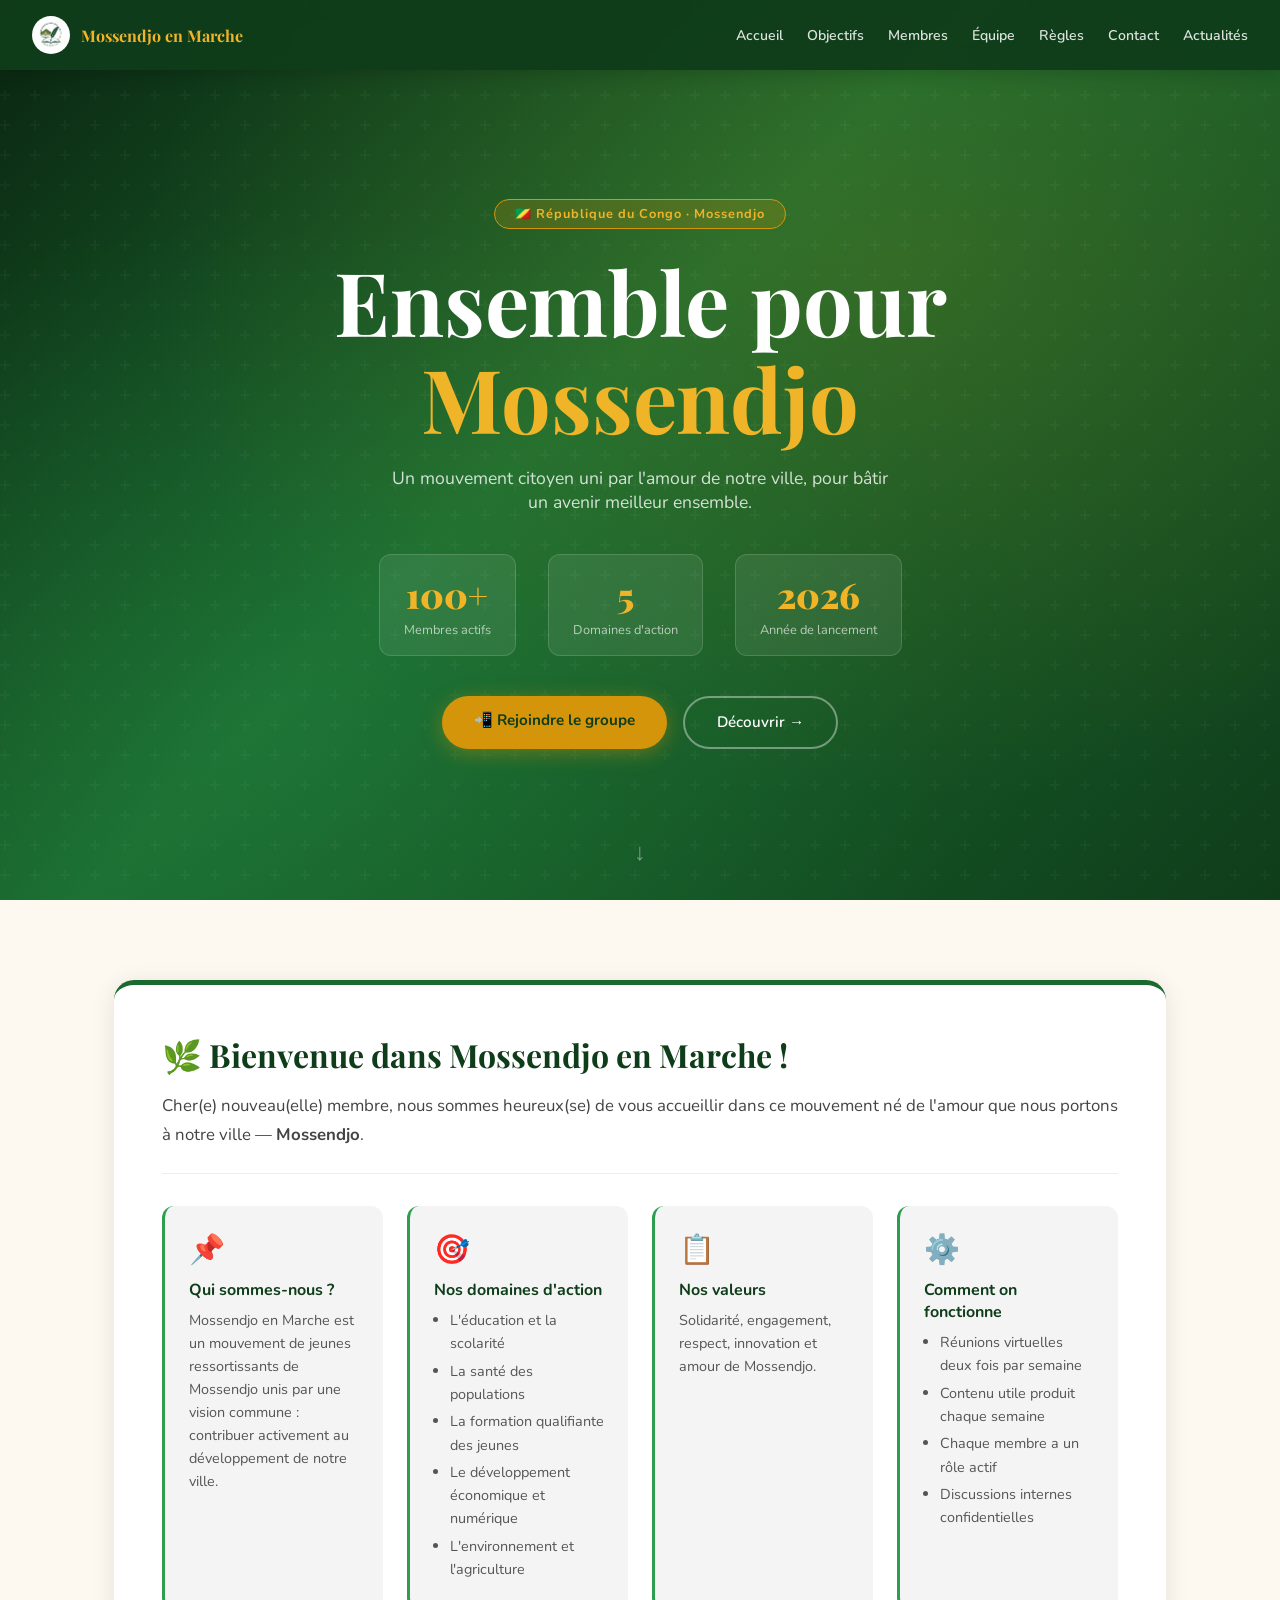
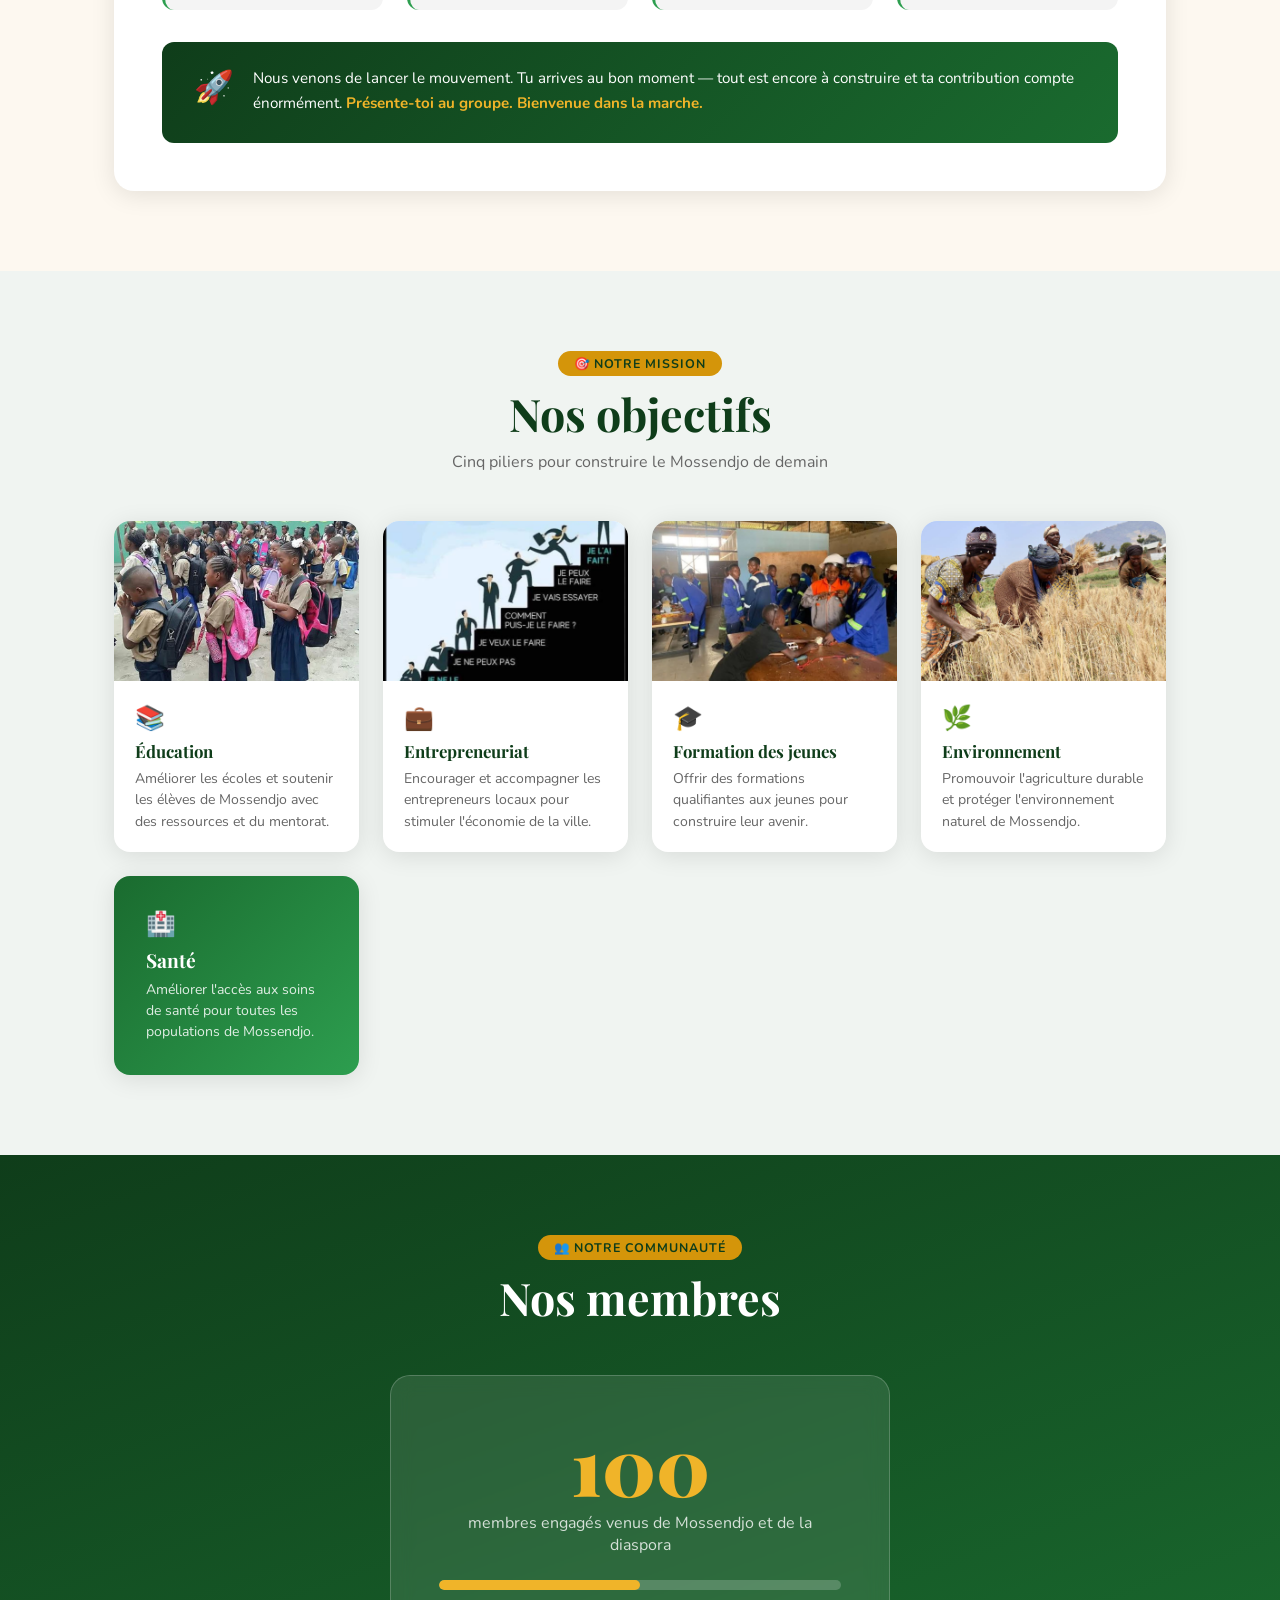
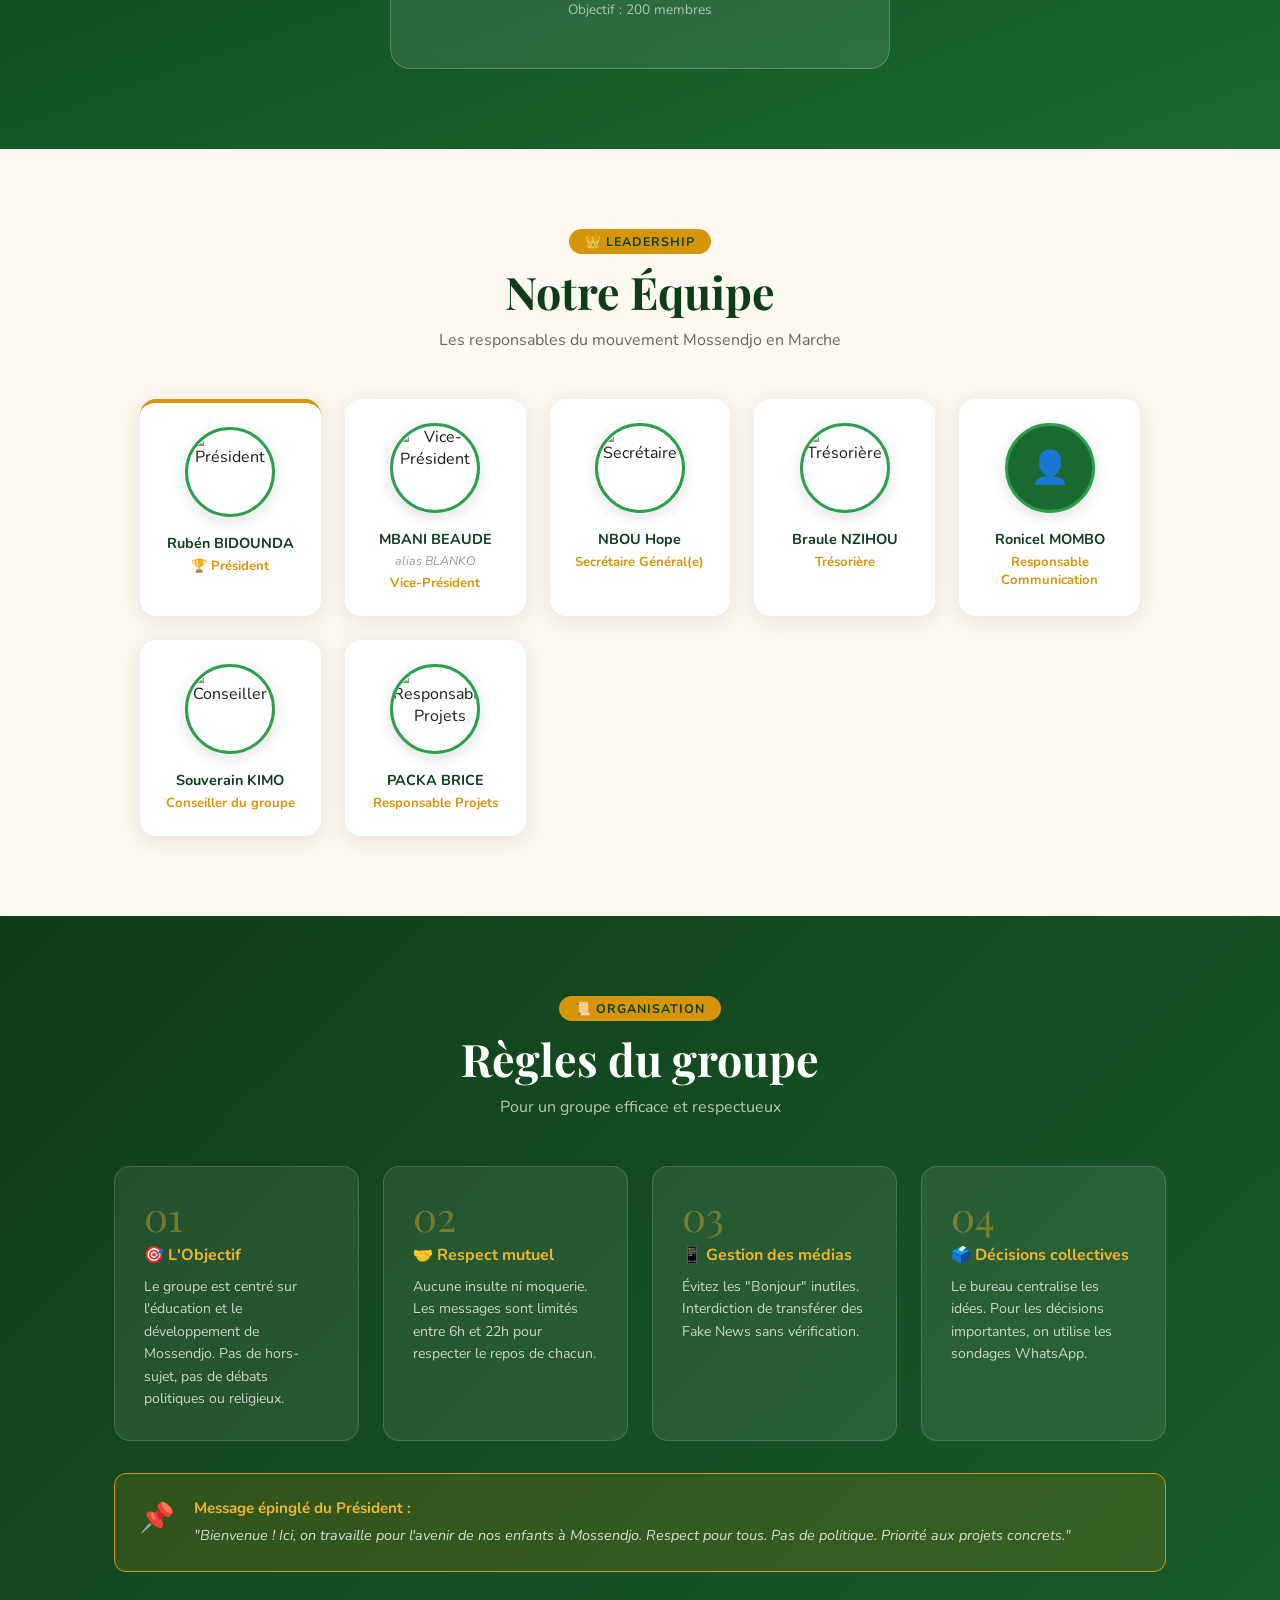
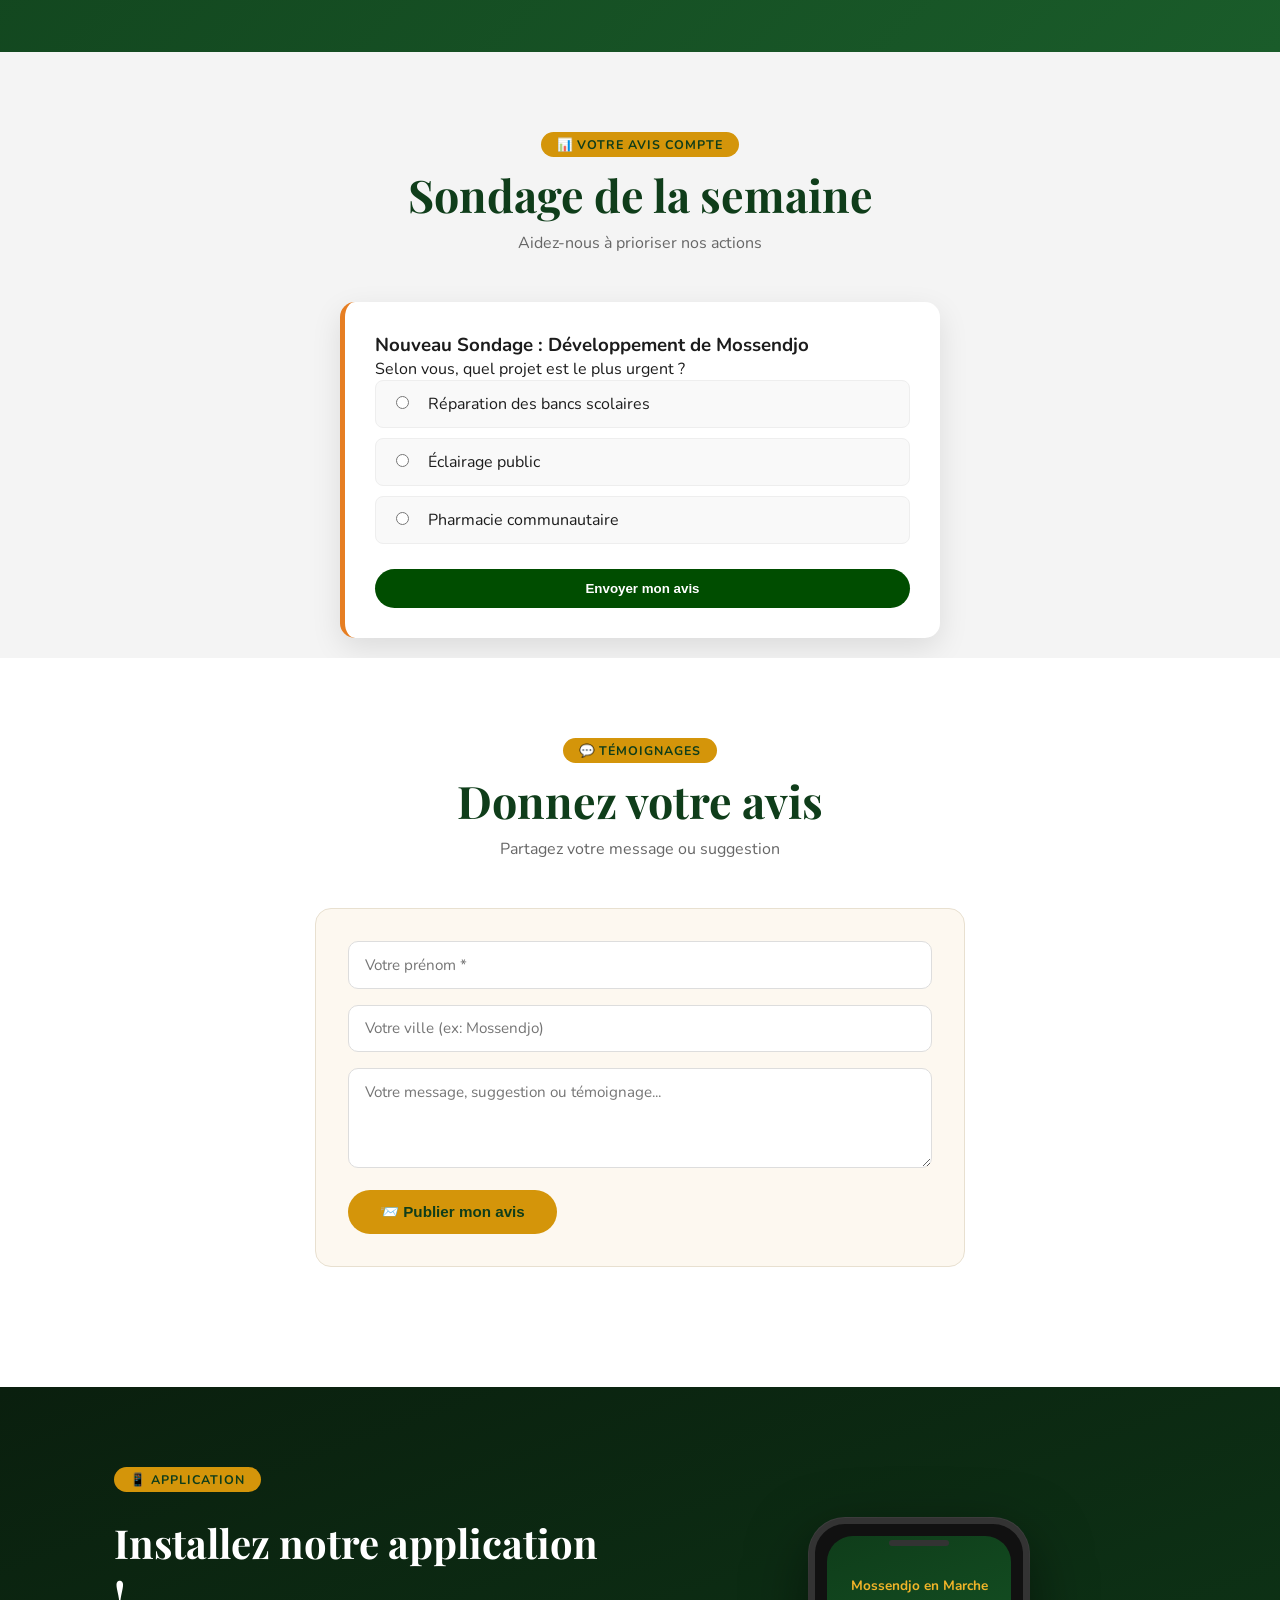
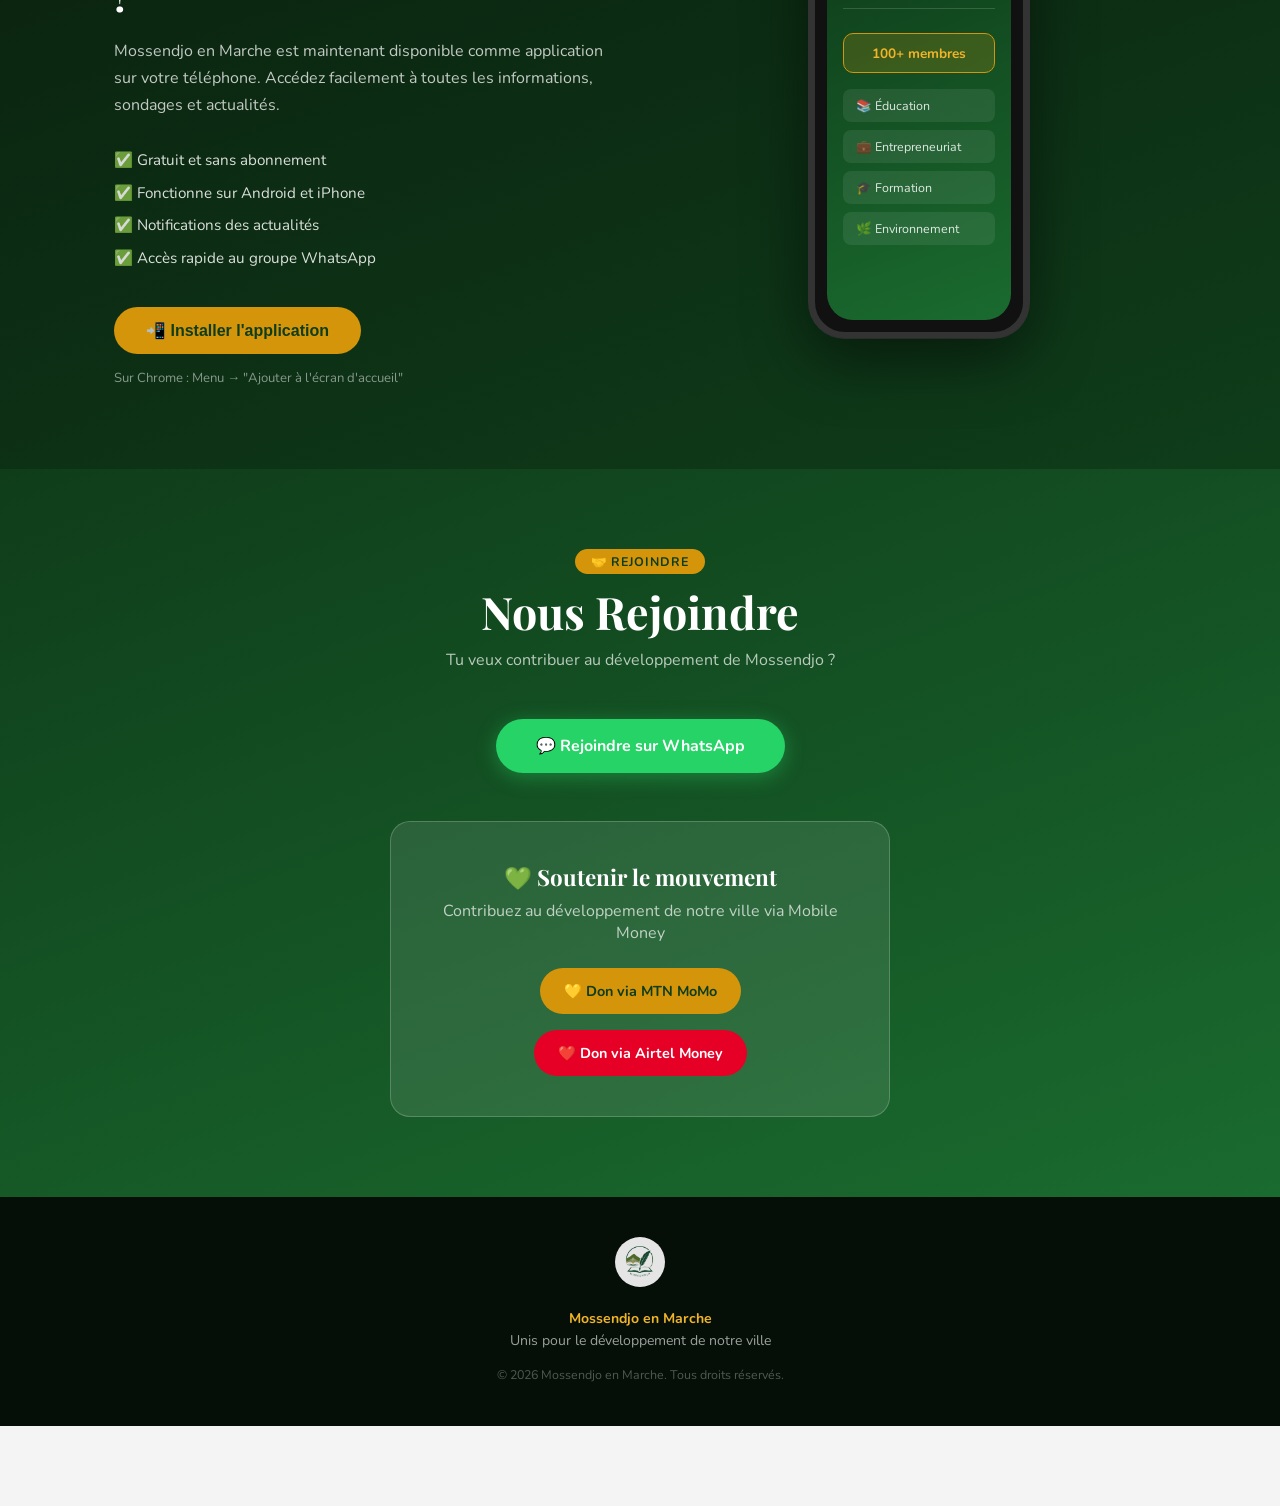
==== index.html @ 384880c2 "Base de données activée" ====
<!DOCTYPE html>
<html lang="fr">
<head>
    <meta charset="UTF-8">
    <meta name="viewport" content="width=device-width, initial-scale=1.0">
    <meta name="theme-color" content="#0f3d1a">
    <meta name="description" content="Mossendjo en Marche - Mouvement citoyen pour le développement de Mossendjo">
    <link rel="manifest" href="manifest.json">
    <title>MOSSENDJO EN MARCHE</title>
    <link rel="stylesheet" href="style.css">
    <link href="https://fonts.googleapis.com/css2?family=Playfair+Display:wght@700;900&family=Nunito:wght@400;600;700&display=swap" rel="stylesheet">
    <meta name="viewport" content="width=device-width, initial-scale=1.0">
    <link rel="stylesheet" href="style.css">
    <link rel="icon" type="image/png" href="logo.png.png"> 
</head>
<body>

    <!-- BARRE DE NAVIGATION -->
    <nav class="navbar" id="navbar">
        <div class="nav-logo">
            <img src="logo.png.png" alt="Logo Mossendjo en Marche">
            <span>Mossendjo en Marche</span>
        </div>
        <div class="nav-links">
            <a href="#accueil">Accueil</a>
            <a href="#objectifs">Objectifs</a>
            <a href="#membres">Membres</a>
           <a href="#equipe">Équipe</a>
<a href="#regles">Règles</a>
<a href="#contact">Contact</a>
<a href="actualites.html">Actualités</a>
        </div>
        <div class="hamburger" onclick="toggleMenu()">☰</div>
    </nav>

    <!-- HERO -->
    <section class="hero" id="accueil">
        <div class="hero-bg"></div>
        <div class="hero-content">
            <div class="hero-badge">🇨🇬 République du Congo · Mossendjo</div>
            <h1>Ensemble pour<br><span class="highlight">Mossendjo</span></h1>
            <p>Un mouvement citoyen uni par l'amour de notre ville, pour bâtir un avenir meilleur ensemble.</p>
            <div class="hero-stats">
                <div class="stat-box">
                    <div class="stat-num" id="compteur-hero">0</div>
                    <div class="stat-label">Membres actifs</div>
                </div>
                <div class="stat-box">
                    <div class="stat-num">5</div>
                    <div class="stat-label">Domaines d'action</div>
                </div>
                <div class="stat-box">
                    <div class="stat-num">2026</div>
                    <div class="stat-label">Année de lancement</div>
                </div>
            </div>
            <div class="hero-btns">
                <a href="https://chat.whatsapp.com/Dkc6BusXzTYLy9Fkp2ut2B?mode=gi_t" class="btn-primary">📲 Rejoindre le groupe</a>
                <a href="#objectifs" class="btn-secondary">Découvrir →</a>
            </div>
        </div>
        <div class="hero-scroll">↓</div>
    </section>

    <!-- BIENVENUE -->
    <section class="bienvenue" id="bienvenue">
        <div class="container">
            <div class="bienvenue-card">
                <h2>🌿 Bienvenue dans Mossendjo en Marche !</h2>
                <p class="intro">Cher(e) nouveau(elle) membre, nous sommes heureux(se) de vous accueillir dans ce mouvement né de l'amour que nous portons à notre ville — <strong>Mossendjo</strong>.</p>

                <div class="bienvenue-grid">
                    <div class="bv-item">
                        <div class="bv-icon">📌</div>
                        <h3>Qui sommes-nous ?</h3>
                        <p>Mossendjo en Marche est un mouvement de jeunes ressortissants de Mossendjo unis par une vision commune : contribuer activement au développement de notre ville.</p>
                    </div>
                    <div class="bv-item">
                        <div class="bv-icon">🎯</div>
                        <h3>Nos domaines d'action</h3>
                        <ul>
                            <li>L'éducation et la scolarité</li>
                            <li>La santé des populations</li>
                            <li>La formation qualifiante des jeunes</li>
                            <li>Le développement économique et numérique</li>
                            <li>L'environnement et l'agriculture</li>
                        </ul>
                    </div>
                    <div class="bv-item">
                        <div class="bv-icon">📋</div>
                        <h3>Nos valeurs</h3>
                        <p>Solidarité, engagement, respect, innovation et amour de Mossendjo.</p>
                    </div>
                    <div class="bv-item">
                        <div class="bv-icon">⚙️</div>
                        <h3>Comment on fonctionne</h3>
                        <ul>
                            <li>Réunions virtuelles deux fois par semaine</li>
                            <li>Contenu utile produit chaque semaine</li>
                            <li>Chaque membre a un rôle actif</li>
                            <li>Discussions internes confidentielles</li>
                        </ul>
                    </div>
                </div>

                <div class="bienvenue-cta">
                    <div class="bv-icon">🚀</div>
                    <p>Nous venons de lancer le mouvement. Tu arrives au bon moment — tout est encore à construire et ta contribution compte énormément. <strong>Présente-toi au groupe. Bienvenue dans la marche.</strong></p>
                </div>
            </div>
        </div>
    </section>

    <!-- OBJECTIFS -->
    <section class="objectifs" id="objectifs">
        <div class="container">
            <div class="section-header">
                <span class="section-tag">🎯 Notre mission</span>
                <h2>Nos objectifs</h2>
                <p>Cinq piliers pour construire le Mossendjo de demain</p>
            </div>
            <div class="cartes-grid">
                <div class="carte">
                    <img src="image/postQueueImg_18.jpg" alt="Education">
                    <div class="carte-body">
                        <div class="carte-icon">📚</div>
                        <h3>Éducation</h3>
                        <p>Améliorer les écoles et soutenir les élèves de Mossendjo avec des ressources et du mentorat.</p>
                    </div>
                </div>
                <div class="carte">
                    <img src="image/Screenshot_20260510-125034.jpg" alt="Entrepreneuriat">
                    <div class="carte-body">
                        <div class="carte-icon">💼</div>
                        <h3>Entrepreneuriat</h3>
                        <p>Encourager et accompagner les entrepreneurs locaux pour stimuler l'économie de la ville.</p>
                    </div>
                </div>
                <div class="carte">
                    <img src="image/Screenshot_20260510-125204~2.jpg" alt="Formation">
                    <div class="carte-body">
                        <div class="carte-icon">🎓</div>
                        <h3>Formation des jeunes</h3>
                        <p>Offrir des formations qualifiantes aux jeunes pour construire leur avenir.</p>
                    </div>
                </div>
                <div class="carte">
                    <img src="image/Revival-of-Wheat-Farming-in-Lubero-2.jpg" alt="Environnement">
                    <div class="carte-body">
                        <div class="carte-icon">🌿</div>
                        <h3>Environnement</h3>
                        <p>Promouvoir l'agriculture durable et protéger l'environnement naturel de Mossendjo.</p>
                    </div>
                </div>
                <div class="carte carte-sante">
                    <div class="carte-body">
                        <div class="carte-icon">🏥</div>
                        <h3>Santé</h3>
                        <p>Améliorer l'accès aux soins de santé pour toutes les populations de Mossendjo.</p>
                    </div>
                </div>
            </div>
        </div>
    </section>

    <!-- COMPTEUR MEMBRES -->
    <section class="membres-section" id="membres">
        <div class="container">
            <div class="section-header light">
                <span class="section-tag">👥 Notre communauté</span>
                <h2>Nos membres</h2>
            </div>
            <div class="compteur-box">
                <div class="grand-compteur" id="compteur-main">100</div>
                <p>membres engagés venus de Mossendjo et de la diaspora</p>
                <div class="compteur-barre">
                    <div class="barre-progress" id="barre"></div>
                </div>
                <span class="compteur-label">Objectif : 200 membres</span>
            </div>
        </div>
    </section>

    <!-- ÉQUIPE -->
    <section class="equipe" id="equipe">
        <div class="container">
            <div class="section-header">
                <span class="section-tag">👑 Leadership</span>
                <h2>Notre Équipe</h2>
                <p>Les responsables du mouvement Mossendjo en Marche</p>
            </div>
            <div class="equipe-grid">
                <div class="membre-carte president">
                    <div class="membre-photo">
                        <img src="IMG_20260206_123514_701~2 - Copie.jpg" alt="Président">
                    </div>
                    <h3>Rubén BIDOUNDA</h3>
                    <p class="role">🏆 Président</p>
                </div>
                <div class="membre-carte">
                    <div class="membre-photo">
                        <img src="IMG-20260510-WA0217(1).jpg" alt="Vice-Président">
                    </div>
                    <h3>MBANI BEAUDE</h3>
                    <p class="role-sub">alias BLANKO</p>
                    <p class="role">Vice-Président</p>
                </div>
                <div class="membre-carte">
                    <div class="membre-photo">
                        <img src="IMG-20260510-WA0218 - Copie.jpg" alt="Secrétaire">
                    </div>
                    <h3>NBOU Hope</h3>
                    <p class="role">Secrétaire Général(e)</p>
                </div>
                <div class="membre-carte">
                    <div class="membre-photo">
                        <img src="IMG-20260510-WA0093.jpg" alt="Trésorière">
                    </div>
                    <h3>Braule NZIHOU</h3>
                    <p class="role">Trésorière</p>
                </div>
                <div class="membre-carte">
                    <div class="membre-photo avatar">👤</div>
                    <h3>Ronicel MOMBO</h3>
                    <p class="role">Responsable Communication</p>
                </div>
                <div class="membre-carte">
                    <div class="membre-photo">
                        <img src="IMG-20260510-WA0237 - Copie.jpg" alt="Conseiller">
                    </div>
                    <h3>Souverain KIMO</h3>
                    <p class="role">Conseiller du groupe</p>
                </div>
                <div class="membre-carte">
                    <div class="membre-photo">
                        <img src="1774811368507 - Copie.jpg" alt="Responsable Projets">
                    </div>
                    <h3>PACKA BRICE</h3>
                    <p class="role">Responsable Projets</p>
                </div>
            </div>
        </div>
    </section>

    <!-- RÈGLES DU GROUPE -->
    <section class="regles" id="regles">
        <div class="container">
            <div class="section-header light">
                <span class="section-tag">📜 Organisation</span>
                <h2>Règles du groupe</h2>
                <p>Pour un groupe efficace et respectueux</p>
            </div>
            <div class="regles-grid">
                <div class="regle-carte">
                    <div class="regle-num">01</div>
                    <h3>🎯 L'Objectif</h3>
                    <p>Le groupe est centré sur l'éducation et le développement de Mossendjo. Pas de hors-sujet, pas de débats politiques ou religieux.</p>
                </div>
                <div class="regle-carte">
                    <div class="regle-num">02</div>
                    <h3>🤝 Respect mutuel</h3>
                    <p>Aucune insulte ni moquerie. Les messages sont limités entre 6h et 22h pour respecter le repos de chacun.</p>
                </div>
                <div class="regle-carte">
                    <div class="regle-num">03</div>
                    <h3>📱 Gestion des médias</h3>
                    <p>Évitez les "Bonjour" inutiles. Interdiction de transférer des Fake News sans vérification.</p>
                </div>
                <div class="regle-carte">
                    <div class="regle-num">04</div>
                    <h3>🗳️ Décisions collectives</h3>
                    <p>Le bureau centralise les idées. Pour les décisions importantes, on utilise les sondages WhatsApp.</p>
                </div>
            </div>
            <div class="message-epingle">
                <div class="epingle-icon">📌</div>
                <div>
                    <h4>Message épinglé du Président :</h4>
                    <p>"Bienvenue ! Ici, on travaille pour l'avenir de nos enfants à Mossendjo. Respect pour tous. Pas de politique. Priorité aux projets concrets."</p>
                </div>
            </div>
        </div>
    </section>

    <!-- SONDAGE -->
    <section class="sondage-section">
       <div class="container">
        <div class="section-header">
            <span class="section-tag">📊 Votre avis compte</span>
            <h2>Sondage de la semaine</h2>
            <p>Aidez-nous à prioriser nos actions</p>
        </div>

        <div class="sondage-container">
            <h3>Nouveau Sondage : Développement de Mossendjo</h3>
            <p>Selon vous, quel projet est le plus urgent ?</p>
            
            <form class="sondage-form">
                <label class="sondage-option">
                    <input type="radio" name="projet" value="ecole"> 
                    <span>Réparation des bancs scolaires</span>
                </label>
                
                <label class="sondage-option">
                    <input type="radio" name="projet" value="eclairage"> 
                    <span>Éclairage public</span>
                </label>
                
                <label class="sondage-option">
                    <input type="radio" name="projet" value="sante"> 
                    <span>Pharmacie communautaire</span>
                </label>
                
                <button type="button" class="btn-sondage" onclick="voter()">Envoyer mon avis</button>
            </form>
        </div>
    </div>

    <!-- AVIS -->
    <section class="avis-section">
        <div class="container">
            <div class="section-header">
                <span class="section-tag">💬 Témoignages</span>
                <h2>Donnez votre avis</h2>
                <p>Partagez votre message ou suggestion</p>
            </div>
            <div class="avis-form-box">
                <input type="text" id="nom" placeholder="Votre prénom *">
                <input type="text" id="ville" placeholder="Votre ville (ex: Mossendjo)">
                <textarea id="message" placeholder="Votre message, suggestion ou témoignage..."></textarea>
                <button onclick="publier()">📨 Publier mon avis</button>
            </div>
            <div class="avis-liste" id="listeAvis"></div>
        </div>
    </section>

    <!-- APPLICATION -->
    <section class="app-section">
        <div class="container">
            <script>
// Ton lien vers la base de données Google
const URL_DATABASE = "https://script.google.com/macros/s/AKfycbxHKEOF_sQEnEa3ppMenMY72qWNieZs6o2N1rsSqRSZBjTq-XT1M-uPAdo3i_mbj-A/exec";

// FONCTION POUR LE SONDAGE (Ligne 294)
async function voter() {
    const btn = document.querySelector('.btn-sondage');
    const options = document.getElementsByName('projet');
    let choix = "";

    for (const option of options) {
        if (option.checked) { choix = option.value; break; }
    }

    if (!choix) { alert("⚠️ Choisis un projet !"); return; }

    btn.disabled = true;
    btn.innerText = "Envoi...";

    try {
        await fetch(URL_DATABASE, {
            method: "POST",
            mode: "no-cors",
            body: JSON.stringify({ "type": "sondage", "projet": choix })
        });
        alert("✅ Vote enregistré dans Google Sheets !");
    } catch (e) {
        alert("❌ Erreur de connexion");
    } finally {
        btn.disabled = false;
        btn.innerText = "Voter";
    }
}
</script>
            <div class="app-content">
                <div class="app-text">
                    <span class="section-tag">📱 Application</span>
                    <h2>Installez notre application !</h2>
                    <p>Mossendjo en Marche est maintenant disponible comme application sur votre téléphone. Accédez facilement à toutes les informations, sondages et actualités.</p>
                    <ul class="app-features">
                        <li>✅ Gratuit et sans abonnement</li>
                        <li>✅ Fonctionne sur Android et iPhone</li>
                        <li>✅ Notifications des actualités</li>
                        <li>✅ Accès rapide au groupe WhatsApp</li>
                    </ul>
                    <button class="btn-install" id="installBtn" onclick="installerApp()">📲 Installer l'application</button>
                    <p class="install-hint">Sur Chrome : Menu → "Ajouter à l'écran d'accueil"</p>
                </div>
                <div class="app-mockup">
                    <div class="phone">
                        <div class="phone-screen">
                            <div class="phone-header">Mossendjo en Marche</div>
                            <div class="phone-content">
                                <div class="phone-stat">100+ membres</div>
                                <div class="phone-menu">
                                    <div>📚 Éducation</div>
                                    <div>💼 Entrepreneuriat</div>
                                    <div>🎓 Formation</div>
                                    <div>🌿 Environnement</div>
                                </div>
                            </div>
                        </div>
                    </div>
                </div>
            </div>
        </div>
    </section>

    <!-- CONTACT -->
    <section class="contact-section" id="contact">
        <div class="container">
            <div class="section-header light">
                <span class="section-tag">🤝 Rejoindre</span>
                <h2>Nous Rejoindre</h2>
                <p>Tu veux contribuer au développement de Mossendjo ?</p>
            </div>
            <div class="contact-btns">
                <a href="https://chat.whatsapp.com/Dkc6BusXzTYLy9Fkp2ut2B?mode=gi_t" class="btn-whatsapp" target="_blank">💬 Rejoindre sur WhatsApp</a>
            </div>
            <div class="don-section">
                <h3>💚 Soutenir le mouvement</h3>
                <p>Contribuez au développement de notre ville via Mobile Money</p>
                <div class="don-btns">
                    <a href="https://wa.me/242068265686?text=Bonjour%2C%20je%20souhaite%20faire%20un%20don%20pour%20Mossendjo%20en%20Marche" target="_blank" class="btn-mtn">💛 Don via MTN MoMo</a>
                    <a href="https://wa.me/242053784272?text=Bonjour%2C%20je%20souhaite%20faire%20un%20don%20pour%20Mossendjo%20en%20Marche" target="_blank" class="btn-airtel">❤️ Don via Airtel Money</a>
                </div>
            </div>
        </div>
    </section>

    <!-- FOOTER -->
    <footer>
        <div class="footer-content">
            <img src="logo.png.png" alt="Logo" class="footer-logo">
            <p><strong>Mossendjo en Marche</strong></p>
            <p>Unis pour le développement de notre ville</p>
            <p class="footer-copy">© 2026 Mossendjo en Marche. Tous droits réservés.</p>
        </div>
    </footer>

    <script>
        // ── COMPTEUR ANIMÉ ──
        function animerCompteur(id, cible, duree) {
            let debut = 0;
            const increment = cible / (duree / 16);
            const el = document.getElementById(id);
            const timer = setInterval(() => {
                debut += increment;
                if (debut >= cible) {
                    el.textContent = cible + '+';
                    clearInterval(timer);
                } else {
                    el.textContent = Math.floor(debut);
                }
            }, 16);
        }

        window.addEventListener('load', () => {
            animerCompteur('compteur-hero', 100, 2000);
            // Barre de progression
            setTimeout(() => {
                document.getElementById('barre').style.width = '50%';
            }, 500);
        });

        // ── NAVBAR SCROLL ──
        window.addEventListener('scroll', () => {
            const nav = document.getElementById('navbar');
            if (window.scrollY > 50) {
                nav.classList.add('scrolled');
            } else {
                nav.classList.remove('scrolled');
            }
        });

        // ── MENU HAMBURGER ──
        function toggleMenu() {
            document.querySelector('.nav-links').classList.toggle('open');
        }

        // ── AVIS ──
        function publier() {
            const nom = document.getElementById('nom').value.trim();
            const ville = document.getElementById('ville').value.trim();
            const message = document.getElementById('message').value.trim();
            if (!nom || !message) {
                alert('Merci de renseigner votre prénom et votre message.');
                return;
            }
            const avis = JSON.parse(localStorage.getItem('avis') || '[]');
            const now = new Date();
            const mois = ['Jan','Fév','Mar','Avr','Mai','Juin','Juil','Août','Sep','Oct','Nov','Déc'];
            avis.push({ nom, ville: ville || 'Congo', message, date: mois[now.getMonth()] + ' ' + now.getFullYear() });
            localStorage.setItem('avis', JSON.stringify(avis));
            document.getElementById('nom').value = '';
            document.getElementById('ville').value = '';
            document.getElementById('message').value = '';
            afficherAvis();
        }

        function afficherAvis() {
            const avis = JSON.parse(localStorage.getItem('avis') || '[]');
            const liste = document.getElementById('listeAvis');
            liste.innerHTML = '';
            [...avis].reverse().forEach(a => {
                const init = a.nom.split(' ').map(x => x[0]).join('').slice(0,2).toUpperCase();
                liste.innerHTML += `
                    <div class="avis-carte">
                        <div class="avis-avatar">${init}</div>
                        <div class="avis-contenu">
                            <div class="avis-nom">${a.nom} · <span>${a.ville}</span></div>
                            <div class="avis-date">${a.date}</div>
                            <div class="avis-texte">${a.message}</div>
                        </div>
                    </div>`;
            });
        }

        afficherAvis();

        // ── PWA INSTALL ──
        let deferredPrompt;
        window.addEventListener('beforeinstallprompt', (e) => {
            e.preventDefault();
            deferredPrompt = e;
            document.getElementById('installBtn').style.display = 'block';
        });

        function installerApp() {
            if (deferredPrompt) {
                deferredPrompt.prompt();
                deferredPrompt.userChoice.then(() => { deferredPrompt = null; });
            } else {
                alert('Pour installer : Menu de votre navigateur → "Ajouter à l\'écran d\'accueil"');
            }
        }
    </script>
    <script>
function voter() {
    const options = document.getElementsByName('projet');
    let selectionne = false;

    for (const option of options) {
        if (option.checked) {
            selectionne = true;
            break;
        }
    }

    if (selectionne) {
        alert("Merci pour votre vote ! Votre avis a bien été pris en compte pour le développement de Mossendjo.");
    } else {
        alert("Veuillez sélectionner un projet avant d'envoyer votre avis.");
    }
}
</script>

</body>
</html>
---- style.css ----
/* ── VARIABLES & RESET ── */
:root {
    --vert: #1a6b2f;
    --vert-fonce: #0f3d1a;
    --vert-clair: #2d9e4f;
    --or: #d4950a;
    --or-clair: #f0b429;
    --blanc: #ffffff;
    --creme: #fdf8f0;
    --texte: #1c1c1c;
    --gris: #f4f4f4;
    --ombre: 0 4px 24px rgba(0,0,0,0.10);
}

* { margin: 0; padding: 0; box-sizing: border-box; }
html { scroll-behavior: smooth; }

body {
    font-family: 'Nunito', sans-serif;
    color: var(--texte);
    background: var(--creme);
    overflow-x: hidden;
}

.container {
    max-width: 1100px;
    margin: 0 auto;
    padding: 0 1.5rem;
}

/* ── NAVBAR ── */
.navbar {
    position: fixed;
    top: 0; width: 100%; z-index: 999;
    display: flex;
    align-items: center;
    justify-content: space-between;
    padding: 1rem 2rem;
    background: rgba(15, 61, 26, 0.95);
    backdrop-filter: blur(10px);
    transition: all 0.3s;
    box-shadow: 0 2px 20px rgba(0,0,0,0.2);
}

.navbar.scrolled {
    padding: 0.6rem 2rem;
    background: rgba(15, 61, 26, 0.99);
}

.nav-logo {
    display: flex;
    align-items: center;
    gap: 0.7rem;
}

.nav-logo img {
    height: 38px;
    width: auto;
    border-radius: 50%;
}

.nav-logo span {
    font-family: 'Playfair Display', serif;
    color: var(--or-clair);
    font-size: 1rem;
    font-weight: 700;
}

.nav-links {
    display: flex;
    gap: 1.5rem;
    align-items: center;
}

.nav-links a {
    color: rgba(255,255,255,0.85);
    text-decoration: none;
    font-size: 0.88rem;
    font-weight: 600;
    transition: color 0.2s;
}

.nav-links a:hover { color: var(--or-clair); }

.nav-actu {
    background: var(--or) !important;
    color: var(--vert-fonce) !important;
    padding: 0.35rem 0.9rem;
    border-radius: 20px;
}

.hamburger {
    display: none;
    color: var(--blanc);
    font-size: 1.5rem;
    cursor: pointer;
}

/* ── SECTION HEADERS ── */
.section-header {
    text-align: center;
    margin-bottom: 3rem;
}

.section-header h2 {
    font-family: 'Playfair Display', serif;
    font-size: clamp(1.8rem, 4vw, 2.8rem);
    color: var(--vert-fonce);
    margin: 0.5rem 0;
}

.section-header p {
    color: #666;
    max-width: 500px;
    margin: 0 auto;
}

.section-header.light h2 { color: var(--blanc); }
.section-header.light p { color: rgba(255,255,255,0.7); }

.section-tag {
    display: inline-block;
    background: var(--or);
    color: var(--vert-fonce);
    padding: 0.25rem 1rem;
    border-radius: 20px;
    font-size: 0.78rem;
    font-weight: 700;
    letter-spacing: 0.08em;
    text-transform: uppercase;
}

/* ── HERO ── */
.hero {
    min-height: 100vh;
    position: relative;
    display: flex;
    align-items: center;
    justify-content: center;
    text-align: center;
    padding: 7rem 2rem 4rem;
    overflow: hidden;
}

.hero-bg {
    position: absolute;
    inset: 0;
    background: linear-gradient(135deg, #0a2410 0%, #1a6b2f 45%, #0f3d1a 100%);
    z-index: 0;
}

.hero-bg::before {
    content: '';
    position: absolute;
    inset: 0;
    background: radial-gradient(ellipse at 70% 30%, rgba(212,149,10,0.15) 0%, transparent 60%),
                radial-gradient(ellipse at 20% 80%, rgba(45,158,79,0.2) 0%, transparent 50%);
}

.hero-bg::after {
    content: '';
    position: absolute;
    inset: 0;
    background: url("data:image/svg+xml,%3Csvg width='60' height='60' viewBox='0 0 60 60' xmlns='http://www.w3.org/2000/svg'%3E%3Cg fill='none' fill-rule='evenodd'%3E%3Cg fill='%23ffffff' fill-opacity='0.03'%3E%3Cpath d='M36 34v-4h-2v4h-4v2h4v4h2v-4h4v-2h-4zm0-30V0h-2v4h-4v2h4v4h2V6h4V4h-4zM6 34v-4H4v4H0v2h4v4h2v-4h4v-2H6zM6 4V0H4v4H0v2h4v4h2V6h4V4H6z'/%3E%3C/g%3E%3C/g%3E%3C/svg%3E");
}

.hero-content {
    position: relative;
    z-index: 1;
    max-width: 700px;
}

.hero-badge {
    display: inline-block;
    background: rgba(212,149,10,0.2);
    border: 1px solid var(--or);
    color: var(--or-clair);
    padding: 0.3rem 1.2rem;
    border-radius: 30px;
    font-size: 0.8rem;
    font-weight: 700;
    letter-spacing: 0.08em;
    margin-bottom: 1.5rem;
    animation: fadeDown 0.8s ease both;
}

.hero h1 {
    font-family: 'Playfair Display', serif;
    font-size: clamp(2.8rem, 8vw, 5.5rem);
    color: var(--blanc);
    line-height: 1.1;
    animation: fadeDown 0.9s ease 0.1s both;
}

.hero h1 .highlight {
    color: var(--or-clair);
    position: relative;
}

.hero p {
    color: rgba(255,255,255,0.8);
    font-size: 1.1rem;
    max-width: 520px;
    margin: 1.2rem auto 0;
    animation: fadeDown 1s ease 0.2s both;
}

.hero-stats {
    display: flex;
    gap: 2rem;
    justify-content: center;
    margin: 2.5rem 0;
    animation: fadeDown 1s ease 0.3s both;
    flex-wrap: wrap;
}

.stat-box {
    text-align: center;
    padding: 1rem 1.5rem;
    background: rgba(255,255,255,0.08);
    border: 1px solid rgba(255,255,255,0.15);
    border-radius: 12px;
    backdrop-filter: blur(8px);
}

.stat-num {
    font-family: 'Playfair Display', serif;
    font-size: 2.2rem;
    color: var(--or-clair);
    font-weight: 900;
}

.stat-label {
    color: rgba(255,255,255,0.65);
    font-size: 0.8rem;
    margin-top: 0.2rem;
}

.hero-btns {
    display: flex;
    gap: 1rem;
    justify-content: center;
    flex-wrap: wrap;
    animation: fadeDown 1s ease 0.4s both;
}

.btn-primary {
    background: var(--or);
    color: var(--vert-fonce);
    padding: 0.9rem 2rem;
    border-radius: 40px;
    font-weight: 700;
    font-size: 0.95rem;
    text-decoration: none;
    transition: transform 0.2s, box-shadow 0.2s;
    box-shadow: 0 4px 20px rgba(212,149,10,0.4);
}

.btn-primary:hover {
    transform: translateY(-2px);
    box-shadow: 0 6px 28px rgba(212,149,10,0.5);
}

.btn-secondary {
    border: 2px solid rgba(255,255,255,0.4);
    color: var(--blanc);
    padding: 0.9rem 2rem;
    border-radius: 40px;
    font-weight: 600;
    font-size: 0.95rem;
    text-decoration: none;
    transition: all 0.2s;
}

.btn-secondary:hover {
    background: rgba(255,255,255,0.1);
    border-color: var(--or-clair);
}

.hero-scroll {
    position: absolute;
    bottom: 2rem;
    left: 50%;
    transform: translateX(-50%);
    color: rgba(255,255,255,0.4);
    font-size: 1.5rem;
    animation: bounce 2s infinite;
    z-index: 1;
}

/* ── BIENVENUE ── */
.bienvenue {
    padding: 5rem 0;
    background: var(--creme);
}

.bienvenue-card {
    background: var(--blanc);
    border-radius: 20px;
    padding: 3rem;
    box-shadow: var(--ombre);
    border-top: 5px solid var(--vert);
}

.bienvenue-card h2 {
    font-family: 'Playfair Display', serif;
    font-size: clamp(1.5rem, 3vw, 2rem);
    color: var(--vert-fonce);
    margin-bottom: 1rem;
}

.intro {
    color: #444;
    font-size: 1.05rem;
    line-height: 1.7;
    margin-bottom: 2rem;
    padding-bottom: 1.5rem;
    border-bottom: 1px solid #eee;
}

.bienvenue-grid {
    display: grid;
    grid-template-columns: repeat(auto-fit, minmax(220px, 1fr));
    gap: 1.5rem;
    margin-bottom: 2rem;
}

.bv-item {
    background: var(--gris);
    border-radius: 12px;
    padding: 1.5rem;
    border-left: 3px solid var(--vert-clair);
}

.bv-icon { font-size: 1.8rem; margin-bottom: 0.6rem; }

.bv-item h3 {
    color: var(--vert-fonce);
    font-size: 1rem;
    margin-bottom: 0.5rem;
}

.bv-item p, .bv-item ul {
    color: #555;
    font-size: 0.9rem;
    line-height: 1.6;
}

.bv-item ul {
    padding-left: 1rem;
}

.bv-item li { margin-bottom: 0.3rem; }

.bienvenue-cta {
    display: flex;
    gap: 1.2rem;
    align-items: flex-start;
    background: linear-gradient(135deg, var(--vert-fonce), var(--vert));
    border-radius: 12px;
    padding: 1.5rem 2rem;
    color: var(--blanc);
}

.bienvenue-cta .bv-icon { font-size: 2rem; flex-shrink: 0; }
.bienvenue-cta p { font-size: 0.95rem; line-height: 1.6; }
.bienvenue-cta strong { color: var(--or-clair); }

/* ── OBJECTIFS ── */
.objectifs {
    padding: 5rem 0;
    background: #f0f4f1;
}

.cartes-grid {
    display: grid;
    grid-template-columns: repeat(auto-fit, minmax(200px, 1fr));
    gap: 1.5rem;
}

.carte {
    background: var(--blanc);
    border-radius: 16px;
    overflow: hidden;
    box-shadow: var(--ombre);
    transition: transform 0.25s, box-shadow 0.25s;
}

.carte:hover {
    transform: translateY(-6px);
    box-shadow: 0 12px 32px rgba(0,0,0,0.14);
}

.carte img {
    width: 100%;
    height: 160px;
    object-fit: cover;
    display: block;
}

.carte-sante {
    background: linear-gradient(135deg, var(--vert), var(--vert-clair));
    display: flex;
    align-items: center;
}

.carte-sante .carte-body { padding: 2rem; }
.carte-sante h3, .carte-sante p { color: var(--blanc); }

.carte-body {
    padding: 1.3rem;
}

.carte-icon { font-size: 1.5rem; margin-bottom: 0.4rem; }

.carte-body h3 {
    font-family: 'Playfair Display', serif;
    color: var(--vert-fonce);
    font-size: 1.05rem;
    margin-bottom: 0.4rem;
}

.carte-body p {
    color: #666;
    font-size: 0.88rem;
    line-height: 1.5;
}

/* ── MEMBRES / COMPTEUR ── */
.membres-section {
    padding: 5rem 0;
    background: linear-gradient(160deg, var(--vert-fonce) 0%, var(--vert) 100%);
    text-align: center;
}

.compteur-box {
    background: rgba(255,255,255,0.1);
    border: 1px solid rgba(255,255,255,0.2);
    border-radius: 20px;
    padding: 3rem;
    backdrop-filter: blur(10px);
    max-width: 500px;
    margin: 0 auto;
}

.grand-compteur {
    font-family: 'Playfair Display', serif;
    font-size: 5rem;
    color: var(--or-clair);
    font-weight: 900;
    line-height: 1;
    margin-bottom: 0.5rem;
}

.compteur-box p {
    color: rgba(255,255,255,0.8);
    font-size: 1rem;
    margin-bottom: 1.5rem;
}

.compteur-barre {
    background: rgba(255,255,255,0.2);
    border-radius: 10px;
    height: 10px;
    margin-bottom: 0.5rem;
    overflow: hidden;
}

.barre-progress {
    height: 100%;
    background: var(--or-clair);
    border-radius: 10px;
    width: 0%;
    transition: width 1.5s ease;
}

.compteur-label {
    color: rgba(255,255,255,0.6);
    font-size: 0.85rem;
}

/* ── ÉQUIPE ── */
.equipe {
    padding: 5rem 0;
    background: var(--creme);
}

.equipe-grid {
    display: grid;
    grid-template-columns: repeat(auto-fit, minmax(160px, 1fr));
    gap: 1.5rem;
    max-width: 1000px;
    margin: 0 auto;
}

.membre-carte {
    background: var(--blanc);
    border-radius: 16px;
    padding: 1.5rem 1rem;
    text-align: center;
    box-shadow: var(--ombre);
    transition: transform 0.25s;
}

.membre-carte:hover { transform: translateY(-5px); }

.membre-carte.president {
    border-top: 4px solid var(--or);
    grid-column: span 1;
}

.membre-photo {
    width: 90px;
    height: 90px;
    border-radius: 50%;
    overflow: hidden;
    margin: 0 auto 1rem;
    border: 3px solid var(--vert-clair);
    box-shadow: 0 4px 16px rgba(0,0,0,0.12);
}

.membre-photo img {
    width: 100%;
    height: 100%;
    object-fit: cover;
    object-position: top;
}

.membre-photo.avatar {
    background: var(--vert);
    display: flex;
    align-items: center;
    justify-content: center;
    font-size: 2rem;
}

.membre-carte h3 {
    font-size: 0.9rem;
    font-weight: 700;
    color: var(--vert-fonce);
    margin-bottom: 0.2rem;
}

.role-sub {
    color: #999;
    font-size: 0.78rem;
    font-style: italic;
}

.role {
    color: var(--or);
    font-size: 0.82rem;
    font-weight: 700;
    margin-top: 0.3rem;
}

/* ── RÈGLES ── */
.regles {
    padding: 5rem 0;
    background: linear-gradient(135deg, var(--vert-fonce) 0%, #1a5c2a 100%);
}

.regles-grid {
    display: grid;
    grid-template-columns: repeat(auto-fit, minmax(220px, 1fr));
    gap: 1.5rem;
    margin-bottom: 2rem;
}

.regle-carte {
    background: rgba(255,255,255,0.08);
    border: 1px solid rgba(255,255,255,0.15);
    border-radius: 16px;
    padding: 1.8rem;
    color: var(--blanc);
    transition: background 0.2s;
}

.regle-carte:hover { background: rgba(255,255,255,0.13); }

.regle-num {
    font-family: 'Playfair Display', serif;
    font-size: 2.5rem;
    color: var(--or-clair);
    opacity: 0.4;
    line-height: 1;
    margin-bottom: 0.5rem;
}

.regle-carte h3 {
    font-size: 1rem;
    margin-bottom: 0.6rem;
    color: var(--or-clair);
}

.regle-carte p {
    font-size: 0.88rem;
    color: rgba(255,255,255,0.75);
    line-height: 1.6;
}

.message-epingle {
    display: flex;
    gap: 1.2rem;
    align-items: flex-start;
    background: rgba(212,149,10,0.15);
    border: 1px solid var(--or);
    border-radius: 12px;
    padding: 1.5rem;
    color: var(--blanc);
}

.epingle-icon { font-size: 1.8rem; flex-shrink: 0; }

.message-epingle h4 {
    color: var(--or-clair);
    margin-bottom: 0.4rem;
    font-size: 0.95rem;
}

.message-epingle p {
    font-size: 0.9rem;
    color: rgba(255,255,255,0.8);
    line-height: 1.6;
    font-style: italic;
}

/* ── SONDAGE ── */
.sondage-section {
    padding: 5rem 0;
    background: var(--gris);
}

.sondage-wrapper {
    background: var(--blanc);
    border-radius: 16px;
    overflow: hidden;
    box-shadow: var(--ombre);
    max-width: 700px;
    margin: 0 auto;
}

.sondage-wrapper iframe { display: block; }

/* ── AVIS ── */
.avis-section {
    padding: 5rem 0;
    background: var(--blanc);
}

.avis-form-box {
    max-width: 650px;
    margin: 0 auto 2.5rem;
    background: var(--creme);
    border-radius: 16px;
    padding: 2rem;
    border: 1px solid #e8e0d0;
}

.avis-form-box input,
.avis-form-box textarea {
    width: 100%;
    padding: 0.8rem 1rem;
    border: 1.5px solid #ddd;
    border-radius: 10px;
    font-family: 'Nunito', sans-serif;
    font-size: 0.95rem;
    margin-bottom: 1rem;
    background: var(--blanc);
    color: var(--texte);
    transition: border-color 0.2s;
}

.avis-form-box input:focus,
.avis-form-box textarea:focus {
    outline: none;
    border-color: var(--vert-clair);
}

.avis-form-box textarea {
    resize: vertical;
    min-height: 100px;
}

.avis-form-box button {
    background: var(--or);
    color: var(--vert-fonce);
    padding: 0.8rem 2rem;
    border: none;
    border-radius: 30px;
    font-weight: 700;
    cursor: pointer;
    font-size: 0.95rem;
    transition: transform 0.2s;
}

.avis-form-box button:hover { transform: translateY(-2px); }

.avis-liste {
    max-width: 650px;
    margin: 0 auto;
    display: flex;
    flex-direction: column;
    gap: 1rem;
}

.avis-carte {
    display: flex;
    gap: 1rem;
    background: var(--creme);
    border-radius: 12px;
    padding: 1.2rem;
    border-left: 4px solid var(--vert-clair);
    animation: fadeIn 0.4s ease;
}

.avis-avatar {
    width: 40px;
    height: 40px;
    border-radius: 50%;
    background: var(--vert);
    color: var(--blanc);
    display: flex;
    align-items: center;
    justify-content: center;
    font-weight: 700;
    font-size: 0.85rem;
    flex-shrink: 0;
}

.avis-nom {
    font-weight: 700;
    color: var(--vert-fonce);
    font-size: 0.9rem;
}

.avis-nom span { color: #999; font-weight: 400; }
.avis-date { color: #bbb; font-size: 0.78rem; margin-bottom: 0.3rem; }
.avis-texte { color: #444; font-size: 0.9rem; line-height: 1.5; }

/* ── APPLICATION ── */
.app-section {
    padding: 5rem 0;
    background: linear-gradient(160deg, #0a1f0e 0%, var(--vert-fonce) 100%);
}

.app-content {
    display: grid;
    grid-template-columns: 1fr 1fr;
    gap: 4rem;
    align-items: center;
}

.app-text .section-tag { margin-bottom: 1rem; display: inline-block; }

.app-text h2 {
    font-family: 'Playfair Display', serif;
    font-size: clamp(1.8rem, 3.5vw, 2.5rem);
    color: var(--blanc);
    margin: 0.5rem 0 1rem;
}

.app-text p {
    color: rgba(255,255,255,0.75);
    line-height: 1.7;
    margin-bottom: 1.5rem;
}

.app-features {
    list-style: none;
    margin-bottom: 2rem;
}

.app-features li {
    color: rgba(255,255,255,0.85);
    padding: 0.4rem 0;
    font-size: 0.95rem;
}

.btn-install {
    background: var(--or);
    color: var(--vert-fonce);
    padding: 0.9rem 2rem;
    border: none;
    border-radius: 40px;
    font-weight: 700;
    font-size: 1rem;
    cursor: pointer;
    transition: transform 0.2s;
    margin-bottom: 0.8rem;
    display: inline-block;
}

.btn-install:hover { transform: translateY(-2px); }

.install-hint {
    color: rgba(255,255,255,0.5) !important;
    font-size: 0.82rem !important;
    margin-bottom: 0 !important;
}

/* MAQUETTE TÉLÉPHONE */
.app-mockup {
    display: flex;
    justify-content: center;
}

.phone {
    width: 220px;
    height: 420px;
    background: #111;
    border-radius: 36px;
    border: 6px solid #333;
    padding: 12px;
    box-shadow: 0 20px 60px rgba(0,0,0,0.5), 0 0 0 1px #444;
    position: relative;
}

.phone::before {
    content: '';
    position: absolute;
    top: 16px;
    left: 50%;
    transform: translateX(-50%);
    width: 60px;
    height: 6px;
    background: #333;
    border-radius: 3px;
}

.phone-screen {
    background: linear-gradient(160deg, var(--vert-fonce), var(--vert));
    height: 100%;
    border-radius: 26px;
    padding: 2.5rem 1rem 1rem;
    overflow: hidden;
}

.phone-header {
    text-align: center;
    color: var(--or-clair);
    font-weight: 700;
    font-size: 0.85rem;
    margin-bottom: 1.5rem;
    border-bottom: 1px solid rgba(255,255,255,0.15);
    padding-bottom: 0.8rem;
}

.phone-stat {
    text-align: center;
    background: rgba(212,149,10,0.2);
    border: 1px solid var(--or);
    border-radius: 10px;
    padding: 0.6rem;
    color: var(--or-clair);
    font-weight: 700;
    font-size: 0.85rem;
    margin-bottom: 1rem;
}

.phone-menu {
    display: flex;
    flex-direction: column;
    gap: 0.5rem;
}

.phone-menu div {
    background: rgba(255,255,255,0.08);
    border-radius: 8px;
    padding: 0.5rem 0.8rem;
    color: rgba(255,255,255,0.85);
    font-size: 0.78rem;
}

/* ── CONTACT ── */
.contact-section {
    padding: 5rem 0;
    background: linear-gradient(160deg, var(--vert-fonce), var(--vert));
    text-align: center;
}

.contact-btns {
    margin-bottom: 3rem;
}

.btn-whatsapp {
    background: #25D366;
    color: var(--blanc);
    padding: 1rem 2.5rem;
    border-radius: 40px;
    font-weight: 700;
    font-size: 1rem;
    text-decoration: none;
    display: inline-block;
    transition: transform 0.2s;
    box-shadow: 0 4px 20px rgba(37,211,102,0.4);
}

.btn-whatsapp:hover { transform: translateY(-2px); }

.don-section {
    background: rgba(255,255,255,0.1);
    border: 1px solid rgba(255,255,255,0.2);
    border-radius: 20px;
    padding: 2.5rem;
    max-width: 500px;
    margin: 0 auto;
}

.don-section h3 {
    color: var(--blanc);
    font-family: 'Playfair Display', serif;
    font-size: 1.4rem;
    margin-bottom: 0.5rem;
}

.don-section p {
    color: rgba(255,255,255,0.7);
    margin-bottom: 1.5rem;
}

.don-btns {
    display: flex;
    gap: 1rem;
    justify-content: center;
    flex-wrap: wrap;
}

.btn-mtn {
    background: var(--or);
    color: var(--vert-fonce);
    padding: 0.8rem 1.5rem;
    border-radius: 30px;
    font-weight: 700;
    text-decoration: none;
    transition: transform 0.2s;
    font-size: 0.9rem;
}

.btn-airtel {
    background: #e60026;
    color: var(--blanc);
    padding: 0.8rem 1.5rem;
    border-radius: 30px;
    font-weight: 700;
    text-decoration: none;
    transition: transform 0.2s;
    font-size: 0.9rem;
}

.btn-mtn:hover, .btn-airtel:hover { transform: translateY(-2px); }

/* ── FOOTER ── */
footer {
    background: #050f07;
    padding: 2.5rem;
    text-align: center;
}

.footer-content { color: rgba(255,255,255,0.6); }

.footer-logo {
    height: 50px;
    width: auto;
    border-radius: 50%;
    margin-bottom: 0.8rem;
    opacity: 0.9;
}

.footer-content strong { color: var(--or-clair); }
.footer-content p { margin: 0.2rem 0; font-size: 0.88rem; }
.footer-copy { margin-top: 1rem !important; font-size: 0.78rem !important; opacity: 0.5; }

/* ── ANIMATIONS ── */
@keyframes fadeDown {
    from { opacity: 0; transform: translateY(-20px); }
    to { opacity: 1; transform: translateY(0); }
}

@keyframes fadeIn {
    from { opacity: 0; transform: translateY(10px); }
    to { opacity: 1; transform: translateY(0); }
}

@keyframes bounce {
    0%, 100% { transform: translateX(-50%) translateY(0); }
    50% { transform: translateX(-50%) translateY(8px); }
}

/* ── RESPONSIVE ── */
@media (max-width: 768px) {
    .nav-links { display: none; flex-direction: column; position: absolute; top: 100%; left: 0; right: 0; background: var(--vert-fonce); padding: 1rem 2rem; gap: 1rem; }
    .nav-links.open { display: flex; }
    .hamburger { display: block; }
    .hero-stats { gap: 1rem; }
    .stat-box { padding: 0.8rem 1rem; }
    .app-content { grid-template-columns: 1fr; }
    .app-mockup { display: none; }
    .bienvenue-card { padding: 1.5rem; }
    .don-btns { flex-direction: column; align-items: center; }
    .equipe-grid { grid-template-columns: repeat(2, 1fr); }
    .cartes-grid { grid-template-columns: repeat(2, 1fr); }
}

@media (max-width: 480px) {
    .hero h1 { font-size: 2.2rem; }
    .cartes-grid { grid-template-columns: 1fr; }
    .equipe-grid { grid-template-columns: repeat(2, 1fr); }
    .bienvenue-grid { grid-template-columns: 1fr; }
    .regles-grid { grid-template-columns: 1fr; }
}
.carte-sante {
    background: linear-gradient(135deg, var(--vert), var(--vert-clair));
    display: flex;
    align-items: center;
}

.carte-sante .carte-body { padding: 2rem; }

.carte-sante .carte-icon { color: var(--blanc); }

.carte-sante h3 { 
    color: var(--blanc) !important; 
    font-size: 1.2rem;
}

.carte-sante p { 
    color: rgba(255,255,255,0.85) !important; 
}
/* --- Zone de test pour mobile --- */
@media (max-width: 768px) {
    .hero-stats {
        display: flex;
        flex-direction: column; /* Force les blocs l'un sous l'autre */
        align-items: center;
        gap: 20px;
    }

    .stat-box {
        width: 80%; /* Prend presque toute la largeur du téléphone */
        margin: 0 auto;
    }

    h1 {
        font-size: 28px !important; /* Réduit le titre pour qu'il ne coupe pas */
    }
}
/* --- STYLE DU SONDAGE --- */
.sondage-container {
    background: white;
    padding: 30px;
    border-radius: 15px;
    box-shadow: 0 10px 30px rgba(0,0,0,0.1);
    max-width: 600px;
    margin: 20px auto;
    border-left: 5px solid #e67e22; /* Une petite touche orange */
}

.sondage-container h2 {
    color: #004d00;
    font-size: 22px;
    margin-bottom: 15px;
}

.sondage-option {
    display: block;
    background: #f9f9f9;
    padding: 12px 20px;
    margin-bottom: 10px;
    border-radius: 8px;
    cursor: pointer;
    transition: 0.3s;
    border: 1px solid #eee;
}

.sondage-option:hover {
    background: #eef9ee;
    border-color: #004d00;
}

.sondage-option input {
    margin-right: 15px;
}

.btn-sondage {
    background: #004d00;
    color: white;
    border: none;
    padding: 12px 25px;
    border-radius: 50px;
    font-weight: bold;
    cursor: pointer;
    width: 100%;
    margin-top: 15px;
    transition: 0.3s;
}

.btn-sondage:hover {
    background: #e67e22; /* Change en orange au survol */
    transform: translateY(-2px);
}
---- style.css ----
/* ── VARIABLES & RESET ── */
:root {
    --vert: #1a6b2f;
    --vert-fonce: #0f3d1a;
    --vert-clair: #2d9e4f;
    --or: #d4950a;
    --or-clair: #f0b429;
    --blanc: #ffffff;
    --creme: #fdf8f0;
    --texte: #1c1c1c;
    --gris: #f4f4f4;
    --ombre: 0 4px 24px rgba(0,0,0,0.10);
}

* { margin: 0; padding: 0; box-sizing: border-box; }
html { scroll-behavior: smooth; }

body {
    font-family: 'Nunito', sans-serif;
    color: var(--texte);
    background: var(--creme);
    overflow-x: hidden;
}

.container {
    max-width: 1100px;
    margin: 0 auto;
    padding: 0 1.5rem;
}

/* ── NAVBAR ── */
.navbar {
    position: fixed;
    top: 0; width: 100%; z-index: 999;
    display: flex;
    align-items: center;
    justify-content: space-between;
    padding: 1rem 2rem;
    background: rgba(15, 61, 26, 0.95);
    backdrop-filter: blur(10px);
    transition: all 0.3s;
    box-shadow: 0 2px 20px rgba(0,0,0,0.2);
}

.navbar.scrolled {
    padding: 0.6rem 2rem;
    background: rgba(15, 61, 26, 0.99);
}

.nav-logo {
    display: flex;
    align-items: center;
    gap: 0.7rem;
}

.nav-logo img {
    height: 38px;
    width: auto;
    border-radius: 50%;
}

.nav-logo span {
    font-family: 'Playfair Display', serif;
    color: var(--or-clair);
    font-size: 1rem;
    font-weight: 700;
}

.nav-links {
    display: flex;
    gap: 1.5rem;
    align-items: center;
}

.nav-links a {
    color: rgba(255,255,255,0.85);
    text-decoration: none;
    font-size: 0.88rem;
    font-weight: 600;
    transition: color 0.2s;
}

.nav-links a:hover { color: var(--or-clair); }

.nav-actu {
    background: var(--or) !important;
    color: var(--vert-fonce) !important;
    padding: 0.35rem 0.9rem;
    border-radius: 20px;
}

.hamburger {
    display: none;
    color: var(--blanc);
    font-size: 1.5rem;
    cursor: pointer;
}

/* ── SECTION HEADERS ── */
.section-header {
    text-align: center;
    margin-bottom: 3rem;
}

.section-header h2 {
    font-family: 'Playfair Display', serif;
    font-size: clamp(1.8rem, 4vw, 2.8rem);
    color: var(--vert-fonce);
    margin: 0.5rem 0;
}

.section-header p {
    color: #666;
    max-width: 500px;
    margin: 0 auto;
}

.section-header.light h2 { color: var(--blanc); }
.section-header.light p { color: rgba(255,255,255,0.7); }

.section-tag {
    display: inline-block;
    background: var(--or);
    color: var(--vert-fonce);
    padding: 0.25rem 1rem;
    border-radius: 20px;
    font-size: 0.78rem;
    font-weight: 700;
    letter-spacing: 0.08em;
    text-transform: uppercase;
}

/* ── HERO ── */
.hero {
    min-height: 100vh;
    position: relative;
    display: flex;
    align-items: center;
    justify-content: center;
    text-align: center;
    padding: 7rem 2rem 4rem;
    overflow: hidden;
}

.hero-bg {
    position: absolute;
    inset: 0;
    background: linear-gradient(135deg, #0a2410 0%, #1a6b2f 45%, #0f3d1a 100%);
    z-index: 0;
}

.hero-bg::before {
    content: '';
    position: absolute;
    inset: 0;
    background: radial-gradient(ellipse at 70% 30%, rgba(212,149,10,0.15) 0%, transparent 60%),
                radial-gradient(ellipse at 20% 80%, rgba(45,158,79,0.2) 0%, transparent 50%);
}

.hero-bg::after {
    content: '';
    position: absolute;
    inset: 0;
    background: url("data:image/svg+xml,%3Csvg width='60' height='60' viewBox='0 0 60 60' xmlns='http://www.w3.org/2000/svg'%3E%3Cg fill='none' fill-rule='evenodd'%3E%3Cg fill='%23ffffff' fill-opacity='0.03'%3E%3Cpath d='M36 34v-4h-2v4h-4v2h4v4h2v-4h4v-2h-4zm0-30V0h-2v4h-4v2h4v4h2V6h4V4h-4zM6 34v-4H4v4H0v2h4v4h2v-4h4v-2H6zM6 4V0H4v4H0v2h4v4h2V6h4V4H6z'/%3E%3C/g%3E%3C/g%3E%3C/svg%3E");
}

.hero-content {
    position: relative;
    z-index: 1;
    max-width: 700px;
}

.hero-badge {
    display: inline-block;
    background: rgba(212,149,10,0.2);
    border: 1px solid var(--or);
    color: var(--or-clair);
    padding: 0.3rem 1.2rem;
    border-radius: 30px;
    font-size: 0.8rem;
    font-weight: 700;
    letter-spacing: 0.08em;
    margin-bottom: 1.5rem;
    animation: fadeDown 0.8s ease both;
}

.hero h1 {
    font-family: 'Playfair Display', serif;
    font-size: clamp(2.8rem, 8vw, 5.5rem);
    color: var(--blanc);
    line-height: 1.1;
    animation: fadeDown 0.9s ease 0.1s both;
}

.hero h1 .highlight {
    color: var(--or-clair);
    position: relative;
}

.hero p {
    color: rgba(255,255,255,0.8);
    font-size: 1.1rem;
    max-width: 520px;
    margin: 1.2rem auto 0;
    animation: fadeDown 1s ease 0.2s both;
}

.hero-stats {
    display: flex;
    gap: 2rem;
    justify-content: center;
    margin: 2.5rem 0;
    animation: fadeDown 1s ease 0.3s both;
    flex-wrap: wrap;
}

.stat-box {
    text-align: center;
    padding: 1rem 1.5rem;
    background: rgba(255,255,255,0.08);
    border: 1px solid rgba(255,255,255,0.15);
    border-radius: 12px;
    backdrop-filter: blur(8px);
}

.stat-num {
    font-family: 'Playfair Display', serif;
    font-size: 2.2rem;
    color: var(--or-clair);
    font-weight: 900;
}

.stat-label {
    color: rgba(255,255,255,0.65);
    font-size: 0.8rem;
    margin-top: 0.2rem;
}

.hero-btns {
    display: flex;
    gap: 1rem;
    justify-content: center;
    flex-wrap: wrap;
    animation: fadeDown 1s ease 0.4s both;
}

.btn-primary {
    background: var(--or);
    color: var(--vert-fonce);
    padding: 0.9rem 2rem;
    border-radius: 40px;
    font-weight: 700;
    font-size: 0.95rem;
    text-decoration: none;
    transition: transform 0.2s, box-shadow 0.2s;
    box-shadow: 0 4px 20px rgba(212,149,10,0.4);
}

.btn-primary:hover {
    transform: translateY(-2px);
    box-shadow: 0 6px 28px rgba(212,149,10,0.5);
}

.btn-secondary {
    border: 2px solid rgba(255,255,255,0.4);
    color: var(--blanc);
    padding: 0.9rem 2rem;
    border-radius: 40px;
    font-weight: 600;
    font-size: 0.95rem;
    text-decoration: none;
    transition: all 0.2s;
}

.btn-secondary:hover {
    background: rgba(255,255,255,0.1);
    border-color: var(--or-clair);
}

.hero-scroll {
    position: absolute;
    bottom: 2rem;
    left: 50%;
    transform: translateX(-50%);
    color: rgba(255,255,255,0.4);
    font-size: 1.5rem;
    animation: bounce 2s infinite;
    z-index: 1;
}

/* ── BIENVENUE ── */
.bienvenue {
    padding: 5rem 0;
    background: var(--creme);
}

.bienvenue-card {
    background: var(--blanc);
    border-radius: 20px;
    padding: 3rem;
    box-shadow: var(--ombre);
    border-top: 5px solid var(--vert);
}

.bienvenue-card h2 {
    font-family: 'Playfair Display', serif;
    font-size: clamp(1.5rem, 3vw, 2rem);
    color: var(--vert-fonce);
    margin-bottom: 1rem;
}

.intro {
    color: #444;
    font-size: 1.05rem;
    line-height: 1.7;
    margin-bottom: 2rem;
    padding-bottom: 1.5rem;
    border-bottom: 1px solid #eee;
}

.bienvenue-grid {
    display: grid;
    grid-template-columns: repeat(auto-fit, minmax(220px, 1fr));
    gap: 1.5rem;
    margin-bottom: 2rem;
}

.bv-item {
    background: var(--gris);
    border-radius: 12px;
    padding: 1.5rem;
    border-left: 3px solid var(--vert-clair);
}

.bv-icon { font-size: 1.8rem; margin-bottom: 0.6rem; }

.bv-item h3 {
    color: var(--vert-fonce);
    font-size: 1rem;
    margin-bottom: 0.5rem;
}

.bv-item p, .bv-item ul {
    color: #555;
    font-size: 0.9rem;
    line-height: 1.6;
}

.bv-item ul {
    padding-left: 1rem;
}

.bv-item li { margin-bottom: 0.3rem; }

.bienvenue-cta {
    display: flex;
    gap: 1.2rem;
    align-items: flex-start;
    background: linear-gradient(135deg, var(--vert-fonce), var(--vert));
    border-radius: 12px;
    padding: 1.5rem 2rem;
    color: var(--blanc);
}

.bienvenue-cta .bv-icon { font-size: 2rem; flex-shrink: 0; }
.bienvenue-cta p { font-size: 0.95rem; line-height: 1.6; }
.bienvenue-cta strong { color: var(--or-clair); }

/* ── OBJECTIFS ── */
.objectifs {
    padding: 5rem 0;
    background: #f0f4f1;
}

.cartes-grid {
    display: grid;
    grid-template-columns: repeat(auto-fit, minmax(200px, 1fr));
    gap: 1.5rem;
}

.carte {
    background: var(--blanc);
    border-radius: 16px;
    overflow: hidden;
    box-shadow: var(--ombre);
    transition: transform 0.25s, box-shadow 0.25s;
}

.carte:hover {
    transform: translateY(-6px);
    box-shadow: 0 12px 32px rgba(0,0,0,0.14);
}

.carte img {
    width: 100%;
    height: 160px;
    object-fit: cover;
    display: block;
}

.carte-sante {
    background: linear-gradient(135deg, var(--vert), var(--vert-clair));
    display: flex;
    align-items: center;
}

.carte-sante .carte-body { padding: 2rem; }
.carte-sante h3, .carte-sante p { color: var(--blanc); }

.carte-body {
    padding: 1.3rem;
}

.carte-icon { font-size: 1.5rem; margin-bottom: 0.4rem; }

.carte-body h3 {
    font-family: 'Playfair Display', serif;
    color: var(--vert-fonce);
    font-size: 1.05rem;
    margin-bottom: 0.4rem;
}

.carte-body p {
    color: #666;
    font-size: 0.88rem;
    line-height: 1.5;
}

/* ── MEMBRES / COMPTEUR ── */
.membres-section {
    padding: 5rem 0;
    background: linear-gradient(160deg, var(--vert-fonce) 0%, var(--vert) 100%);
    text-align: center;
}

.compteur-box {
    background: rgba(255,255,255,0.1);
    border: 1px solid rgba(255,255,255,0.2);
    border-radius: 20px;
    padding: 3rem;
    backdrop-filter: blur(10px);
    max-width: 500px;
    margin: 0 auto;
}

.grand-compteur {
    font-family: 'Playfair Display', serif;
    font-size: 5rem;
    color: var(--or-clair);
    font-weight: 900;
    line-height: 1;
    margin-bottom: 0.5rem;
}

.compteur-box p {
    color: rgba(255,255,255,0.8);
    font-size: 1rem;
    margin-bottom: 1.5rem;
}

.compteur-barre {
    background: rgba(255,255,255,0.2);
    border-radius: 10px;
    height: 10px;
    margin-bottom: 0.5rem;
    overflow: hidden;
}

.barre-progress {
    height: 100%;
    background: var(--or-clair);
    border-radius: 10px;
    width: 0%;
    transition: width 1.5s ease;
}

.compteur-label {
    color: rgba(255,255,255,0.6);
    font-size: 0.85rem;
}

/* ── ÉQUIPE ── */
.equipe {
    padding: 5rem 0;
    background: var(--creme);
}

.equipe-grid {
    display: grid;
    grid-template-columns: repeat(auto-fit, minmax(160px, 1fr));
    gap: 1.5rem;
    max-width: 1000px;
    margin: 0 auto;
}

.membre-carte {
    background: var(--blanc);
    border-radius: 16px;
    padding: 1.5rem 1rem;
    text-align: center;
    box-shadow: var(--ombre);
    transition: transform 0.25s;
}

.membre-carte:hover { transform: translateY(-5px); }

.membre-carte.president {
    border-top: 4px solid var(--or);
    grid-column: span 1;
}

.membre-photo {
    width: 90px;
    height: 90px;
    border-radius: 50%;
    overflow: hidden;
    margin: 0 auto 1rem;
    border: 3px solid var(--vert-clair);
    box-shadow: 0 4px 16px rgba(0,0,0,0.12);
}

.membre-photo img {
    width: 100%;
    height: 100%;
    object-fit: cover;
    object-position: top;
}

.membre-photo.avatar {
    background: var(--vert);
    display: flex;
    align-items: center;
    justify-content: center;
    font-size: 2rem;
}

.membre-carte h3 {
    font-size: 0.9rem;
    font-weight: 700;
    color: var(--vert-fonce);
    margin-bottom: 0.2rem;
}

.role-sub {
    color: #999;
    font-size: 0.78rem;
    font-style: italic;
}

.role {
    color: var(--or);
    font-size: 0.82rem;
    font-weight: 700;
    margin-top: 0.3rem;
}

/* ── RÈGLES ── */
.regles {
    padding: 5rem 0;
    background: linear-gradient(135deg, var(--vert-fonce) 0%, #1a5c2a 100%);
}

.regles-grid {
    display: grid;
    grid-template-columns: repeat(auto-fit, minmax(220px, 1fr));
    gap: 1.5rem;
    margin-bottom: 2rem;
}

.regle-carte {
    background: rgba(255,255,255,0.08);
    border: 1px solid rgba(255,255,255,0.15);
    border-radius: 16px;
    padding: 1.8rem;
    color: var(--blanc);
    transition: background 0.2s;
}

.regle-carte:hover { background: rgba(255,255,255,0.13); }

.regle-num {
    font-family: 'Playfair Display', serif;
    font-size: 2.5rem;
    color: var(--or-clair);
    opacity: 0.4;
    line-height: 1;
    margin-bottom: 0.5rem;
}

.regle-carte h3 {
    font-size: 1rem;
    margin-bottom: 0.6rem;
    color: var(--or-clair);
}

.regle-carte p {
    font-size: 0.88rem;
    color: rgba(255,255,255,0.75);
    line-height: 1.6;
}

.message-epingle {
    display: flex;
    gap: 1.2rem;
    align-items: flex-start;
    background: rgba(212,149,10,0.15);
    border: 1px solid var(--or);
    border-radius: 12px;
    padding: 1.5rem;
    color: var(--blanc);
}

.epingle-icon { font-size: 1.8rem; flex-shrink: 0; }

.message-epingle h4 {
    color: var(--or-clair);
    margin-bottom: 0.4rem;
    font-size: 0.95rem;
}

.message-epingle p {
    font-size: 0.9rem;
    color: rgba(255,255,255,0.8);
    line-height: 1.6;
    font-style: italic;
}

/* ── SONDAGE ── */
.sondage-section {
    padding: 5rem 0;
    background: var(--gris);
}

.sondage-wrapper {
    background: var(--blanc);
    border-radius: 16px;
    overflow: hidden;
    box-shadow: var(--ombre);
    max-width: 700px;
    margin: 0 auto;
}

.sondage-wrapper iframe { display: block; }

/* ── AVIS ── */
.avis-section {
    padding: 5rem 0;
    background: var(--blanc);
}

.avis-form-box {
    max-width: 650px;
    margin: 0 auto 2.5rem;
    background: var(--creme);
    border-radius: 16px;
    padding: 2rem;
    border: 1px solid #e8e0d0;
}

.avis-form-box input,
.avis-form-box textarea {
    width: 100%;
    padding: 0.8rem 1rem;
    border: 1.5px solid #ddd;
    border-radius: 10px;
    font-family: 'Nunito', sans-serif;
    font-size: 0.95rem;
    margin-bottom: 1rem;
    background: var(--blanc);
    color: var(--texte);
    transition: border-color 0.2s;
}

.avis-form-box input:focus,
.avis-form-box textarea:focus {
    outline: none;
    border-color: var(--vert-clair);
}

.avis-form-box textarea {
    resize: vertical;
    min-height: 100px;
}

.avis-form-box button {
    background: var(--or);
    color: var(--vert-fonce);
    padding: 0.8rem 2rem;
    border: none;
    border-radius: 30px;
    font-weight: 700;
    cursor: pointer;
    font-size: 0.95rem;
    transition: transform 0.2s;
}

.avis-form-box button:hover { transform: translateY(-2px); }

.avis-liste {
    max-width: 650px;
    margin: 0 auto;
    display: flex;
    flex-direction: column;
    gap: 1rem;
}

.avis-carte {
    display: flex;
    gap: 1rem;
    background: var(--creme);
    border-radius: 12px;
    padding: 1.2rem;
    border-left: 4px solid var(--vert-clair);
    animation: fadeIn 0.4s ease;
}

.avis-avatar {
    width: 40px;
    height: 40px;
    border-radius: 50%;
    background: var(--vert);
    color: var(--blanc);
    display: flex;
    align-items: center;
    justify-content: center;
    font-weight: 700;
    font-size: 0.85rem;
    flex-shrink: 0;
}

.avis-nom {
    font-weight: 700;
    color: var(--vert-fonce);
    font-size: 0.9rem;
}

.avis-nom span { color: #999; font-weight: 400; }
.avis-date { color: #bbb; font-size: 0.78rem; margin-bottom: 0.3rem; }
.avis-texte { color: #444; font-size: 0.9rem; line-height: 1.5; }

/* ── APPLICATION ── */
.app-section {
    padding: 5rem 0;
    background: linear-gradient(160deg, #0a1f0e 0%, var(--vert-fonce) 100%);
}

.app-content {
    display: grid;
    grid-template-columns: 1fr 1fr;
    gap: 4rem;
    align-items: center;
}

.app-text .section-tag { margin-bottom: 1rem; display: inline-block; }

.app-text h2 {
    font-family: 'Playfair Display', serif;
    font-size: clamp(1.8rem, 3.5vw, 2.5rem);
    color: var(--blanc);
    margin: 0.5rem 0 1rem;
}

.app-text p {
    color: rgba(255,255,255,0.75);
    line-height: 1.7;
    margin-bottom: 1.5rem;
}

.app-features {
    list-style: none;
    margin-bottom: 2rem;
}

.app-features li {
    color: rgba(255,255,255,0.85);
    padding: 0.4rem 0;
    font-size: 0.95rem;
}

.btn-install {
    background: var(--or);
    color: var(--vert-fonce);
    padding: 0.9rem 2rem;
    border: none;
    border-radius: 40px;
    font-weight: 700;
    font-size: 1rem;
    cursor: pointer;
    transition: transform 0.2s;
    margin-bottom: 0.8rem;
    display: inline-block;
}

.btn-install:hover { transform: translateY(-2px); }

.install-hint {
    color: rgba(255,255,255,0.5) !important;
    font-size: 0.82rem !important;
    margin-bottom: 0 !important;
}

/* MAQUETTE TÉLÉPHONE */
.app-mockup {
    display: flex;
    justify-content: center;
}

.phone {
    width: 220px;
    height: 420px;
    background: #111;
    border-radius: 36px;
    border: 6px solid #333;
    padding: 12px;
    box-shadow: 0 20px 60px rgba(0,0,0,0.5), 0 0 0 1px #444;
    position: relative;
}

.phone::before {
    content: '';
    position: absolute;
    top: 16px;
    left: 50%;
    transform: translateX(-50%);
    width: 60px;
    height: 6px;
    background: #333;
    border-radius: 3px;
}

.phone-screen {
    background: linear-gradient(160deg, var(--vert-fonce), var(--vert));
    height: 100%;
    border-radius: 26px;
    padding: 2.5rem 1rem 1rem;
    overflow: hidden;
}

.phone-header {
    text-align: center;
    color: var(--or-clair);
    font-weight: 700;
    font-size: 0.85rem;
    margin-bottom: 1.5rem;
    border-bottom: 1px solid rgba(255,255,255,0.15);
    padding-bottom: 0.8rem;
}

.phone-stat {
    text-align: center;
    background: rgba(212,149,10,0.2);
    border: 1px solid var(--or);
    border-radius: 10px;
    padding: 0.6rem;
    color: var(--or-clair);
    font-weight: 700;
    font-size: 0.85rem;
    margin-bottom: 1rem;
}

.phone-menu {
    display: flex;
    flex-direction: column;
    gap: 0.5rem;
}

.phone-menu div {
    background: rgba(255,255,255,0.08);
    border-radius: 8px;
    padding: 0.5rem 0.8rem;
    color: rgba(255,255,255,0.85);
    font-size: 0.78rem;
}

/* ── CONTACT ── */
.contact-section {
    padding: 5rem 0;
    background: linear-gradient(160deg, var(--vert-fonce), var(--vert));
    text-align: center;
}

.contact-btns {
    margin-bottom: 3rem;
}

.btn-whatsapp {
    background: #25D366;
    color: var(--blanc);
    padding: 1rem 2.5rem;
    border-radius: 40px;
    font-weight: 700;
    font-size: 1rem;
    text-decoration: none;
    display: inline-block;
    transition: transform 0.2s;
    box-shadow: 0 4px 20px rgba(37,211,102,0.4);
}

.btn-whatsapp:hover { transform: translateY(-2px); }

.don-section {
    background: rgba(255,255,255,0.1);
    border: 1px solid rgba(255,255,255,0.2);
    border-radius: 20px;
    padding: 2.5rem;
    max-width: 500px;
    margin: 0 auto;
}

.don-section h3 {
    color: var(--blanc);
    font-family: 'Playfair Display', serif;
    font-size: 1.4rem;
    margin-bottom: 0.5rem;
}

.don-section p {
    color: rgba(255,255,255,0.7);
    margin-bottom: 1.5rem;
}

.don-btns {
    display: flex;
    gap: 1rem;
    justify-content: center;
    flex-wrap: wrap;
}

.btn-mtn {
    background: var(--or);
    color: var(--vert-fonce);
    padding: 0.8rem 1.5rem;
    border-radius: 30px;
    font-weight: 700;
    text-decoration: none;
    transition: transform 0.2s;
    font-size: 0.9rem;
}

.btn-airtel {
    background: #e60026;
    color: var(--blanc);
    padding: 0.8rem 1.5rem;
    border-radius: 30px;
    font-weight: 700;
    text-decoration: none;
    transition: transform 0.2s;
    font-size: 0.9rem;
}

.btn-mtn:hover, .btn-airtel:hover { transform: translateY(-2px); }

/* ── FOOTER ── */
footer {
    background: #050f07;
    padding: 2.5rem;
    text-align: center;
}

.footer-content { color: rgba(255,255,255,0.6); }

.footer-logo {
    height: 50px;
    width: auto;
    border-radius: 50%;
    margin-bottom: 0.8rem;
    opacity: 0.9;
}

.footer-content strong { color: var(--or-clair); }
.footer-content p { margin: 0.2rem 0; font-size: 0.88rem; }
.footer-copy { margin-top: 1rem !important; font-size: 0.78rem !important; opacity: 0.5; }

/* ── ANIMATIONS ── */
@keyframes fadeDown {
    from { opacity: 0; transform: translateY(-20px); }
    to { opacity: 1; transform: translateY(0); }
}

@keyframes fadeIn {
    from { opacity: 0; transform: translateY(10px); }
    to { opacity: 1; transform: translateY(0); }
}

@keyframes bounce {
    0%, 100% { transform: translateX(-50%) translateY(0); }
    50% { transform: translateX(-50%) translateY(8px); }
}

/* ── RESPONSIVE ── */
@media (max-width: 768px) {
    .nav-links { display: none; flex-direction: column; position: absolute; top: 100%; left: 0; right: 0; background: var(--vert-fonce); padding: 1rem 2rem; gap: 1rem; }
    .nav-links.open { display: flex; }
    .hamburger { display: block; }
    .hero-stats { gap: 1rem; }
    .stat-box { padding: 0.8rem 1rem; }
    .app-content { grid-template-columns: 1fr; }
    .app-mockup { display: none; }
    .bienvenue-card { padding: 1.5rem; }
    .don-btns { flex-direction: column; align-items: center; }
    .equipe-grid { grid-template-columns: repeat(2, 1fr); }
    .cartes-grid { grid-template-columns: repeat(2, 1fr); }
}

@media (max-width: 480px) {
    .hero h1 { font-size: 2.2rem; }
    .cartes-grid { grid-template-columns: 1fr; }
    .equipe-grid { grid-template-columns: repeat(2, 1fr); }
    .bienvenue-grid { grid-template-columns: 1fr; }
    .regles-grid { grid-template-columns: 1fr; }
}
.carte-sante {
    background: linear-gradient(135deg, var(--vert), var(--vert-clair));
    display: flex;
    align-items: center;
}

.carte-sante .carte-body { padding: 2rem; }

.carte-sante .carte-icon { color: var(--blanc); }

.carte-sante h3 { 
    color: var(--blanc) !important; 
    font-size: 1.2rem;
}

.carte-sante p { 
    color: rgba(255,255,255,0.85) !important; 
}
/* --- Zone de test pour mobile --- */
@media (max-width: 768px) {
    .hero-stats {
        display: flex;
        flex-direction: column; /* Force les blocs l'un sous l'autre */
        align-items: center;
        gap: 20px;
    }

    .stat-box {
        width: 80%; /* Prend presque toute la largeur du téléphone */
        margin: 0 auto;
    }

    h1 {
        font-size: 28px !important; /* Réduit le titre pour qu'il ne coupe pas */
    }
}
/* --- STYLE DU SONDAGE --- */
.sondage-container {
    background: white;
    padding: 30px;
    border-radius: 15px;
    box-shadow: 0 10px 30px rgba(0,0,0,0.1);
    max-width: 600px;
    margin: 20px auto;
    border-left: 5px solid #e67e22; /* Une petite touche orange */
}

.sondage-container h2 {
    color: #004d00;
    font-size: 22px;
    margin-bottom: 15px;
}

.sondage-option {
    display: block;
    background: #f9f9f9;
    padding: 12px 20px;
    margin-bottom: 10px;
    border-radius: 8px;
    cursor: pointer;
    transition: 0.3s;
    border: 1px solid #eee;
}

.sondage-option:hover {
    background: #eef9ee;
    border-color: #004d00;
}

.sondage-option input {
    margin-right: 15px;
}

.btn-sondage {
    background: #004d00;
    color: white;
    border: none;
    padding: 12px 25px;
    border-radius: 50px;
    font-weight: bold;
    cursor: pointer;
    width: 100%;
    margin-top: 15px;
    transition: 0.3s;
}

.btn-sondage:hover {
    background: #e67e22; /* Change en orange au survol */
    transform: translateY(-2px);
}
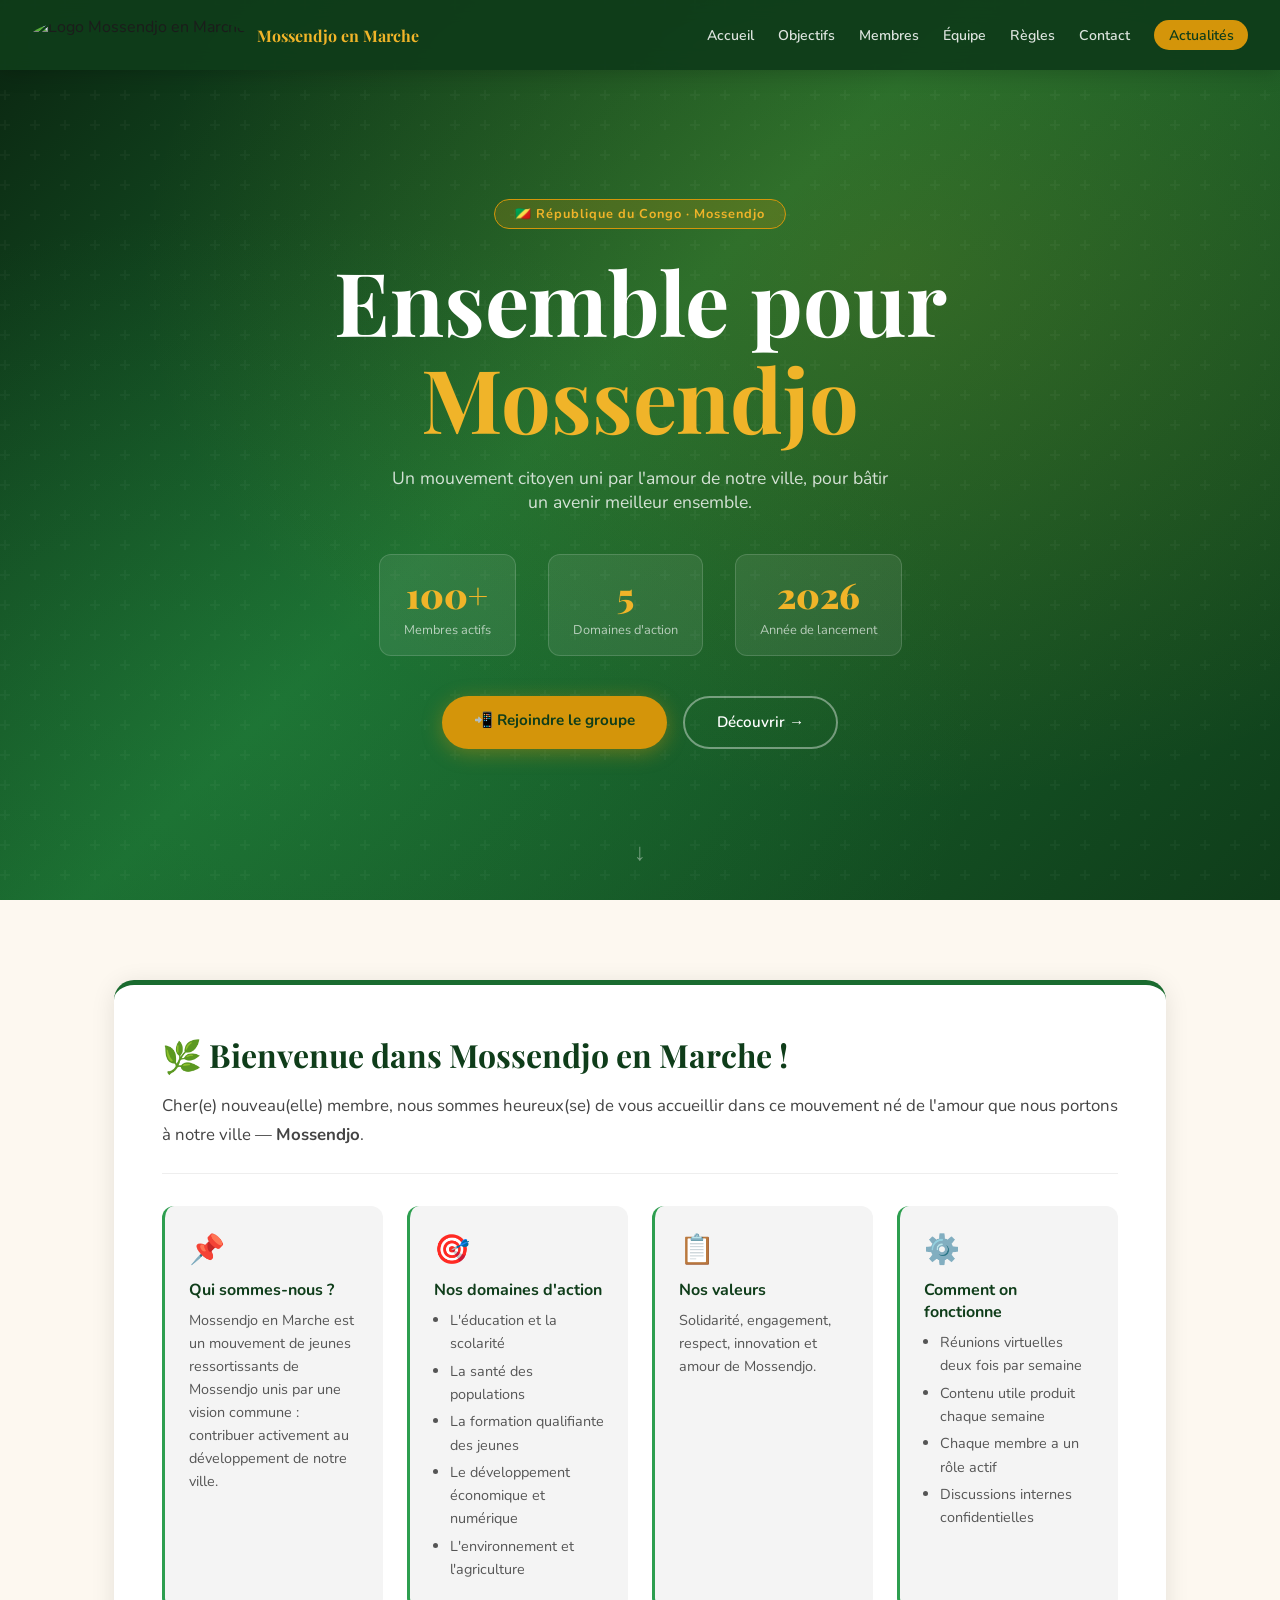
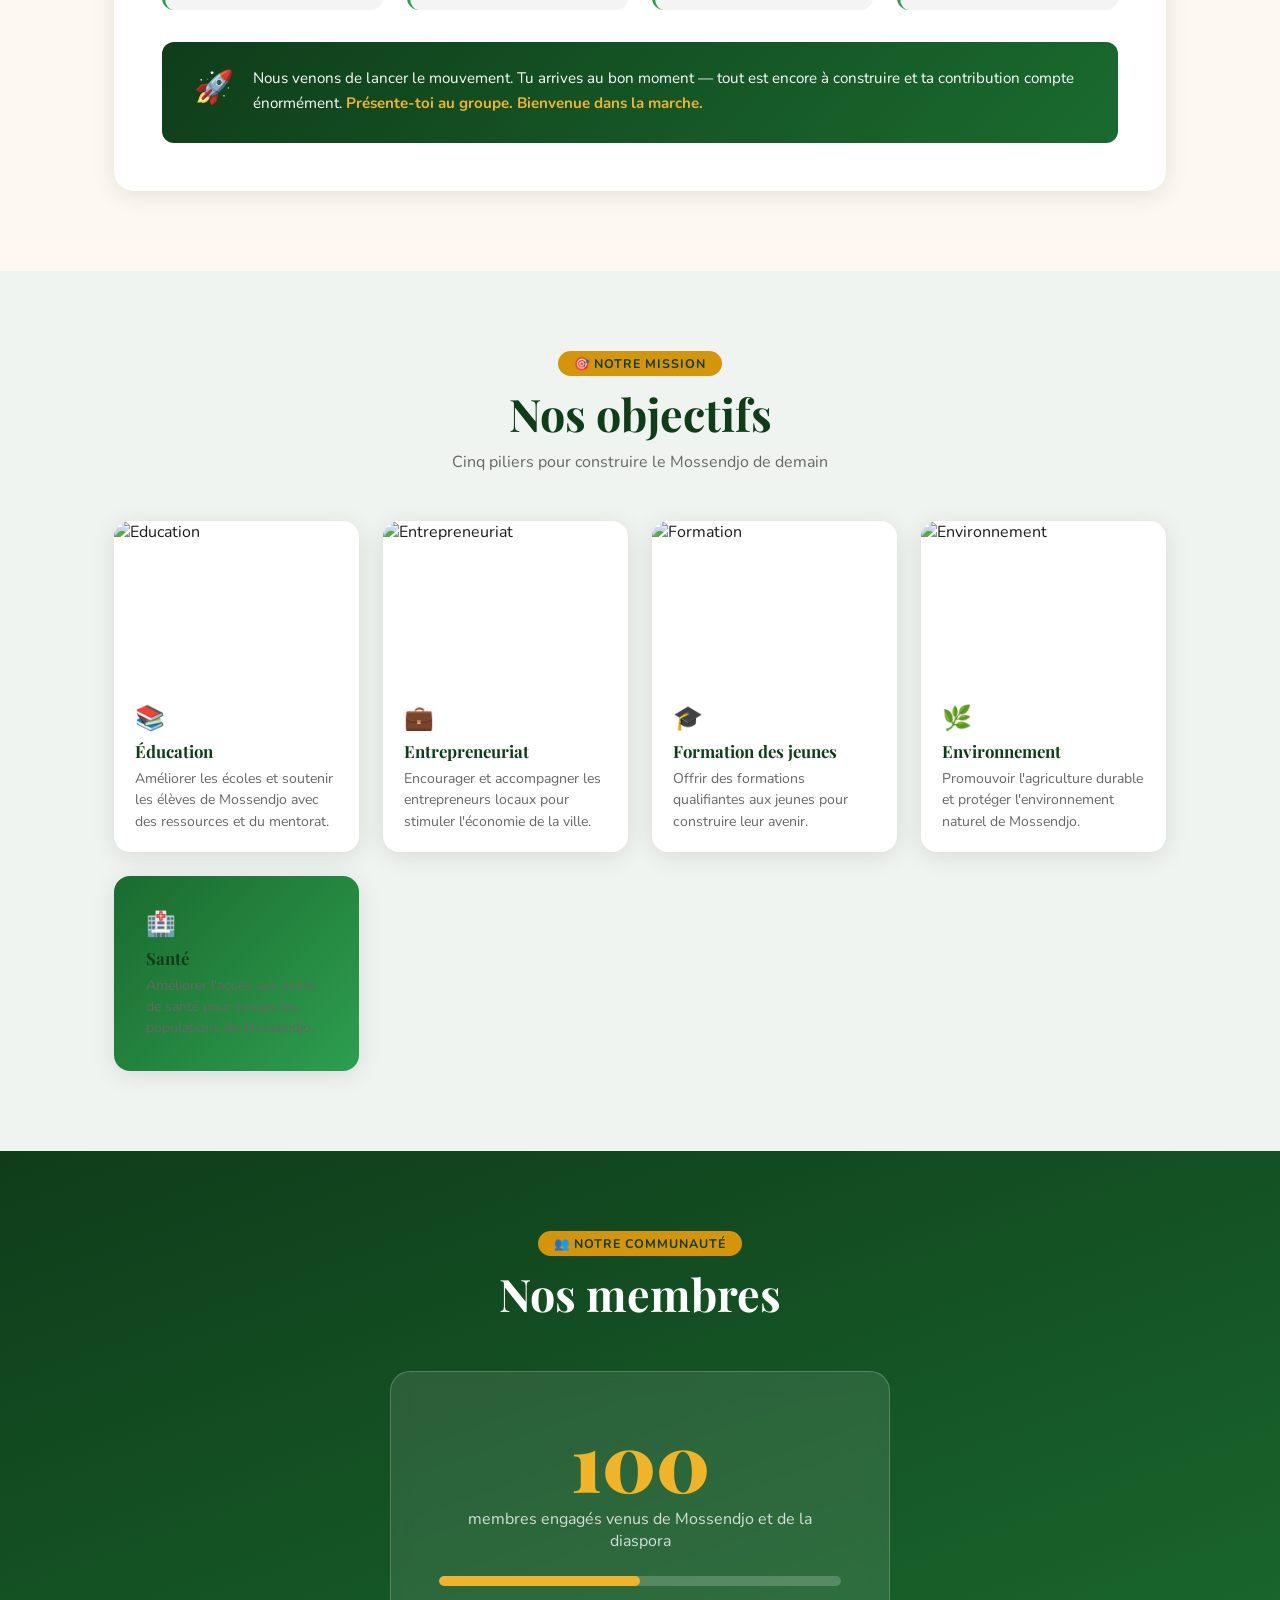
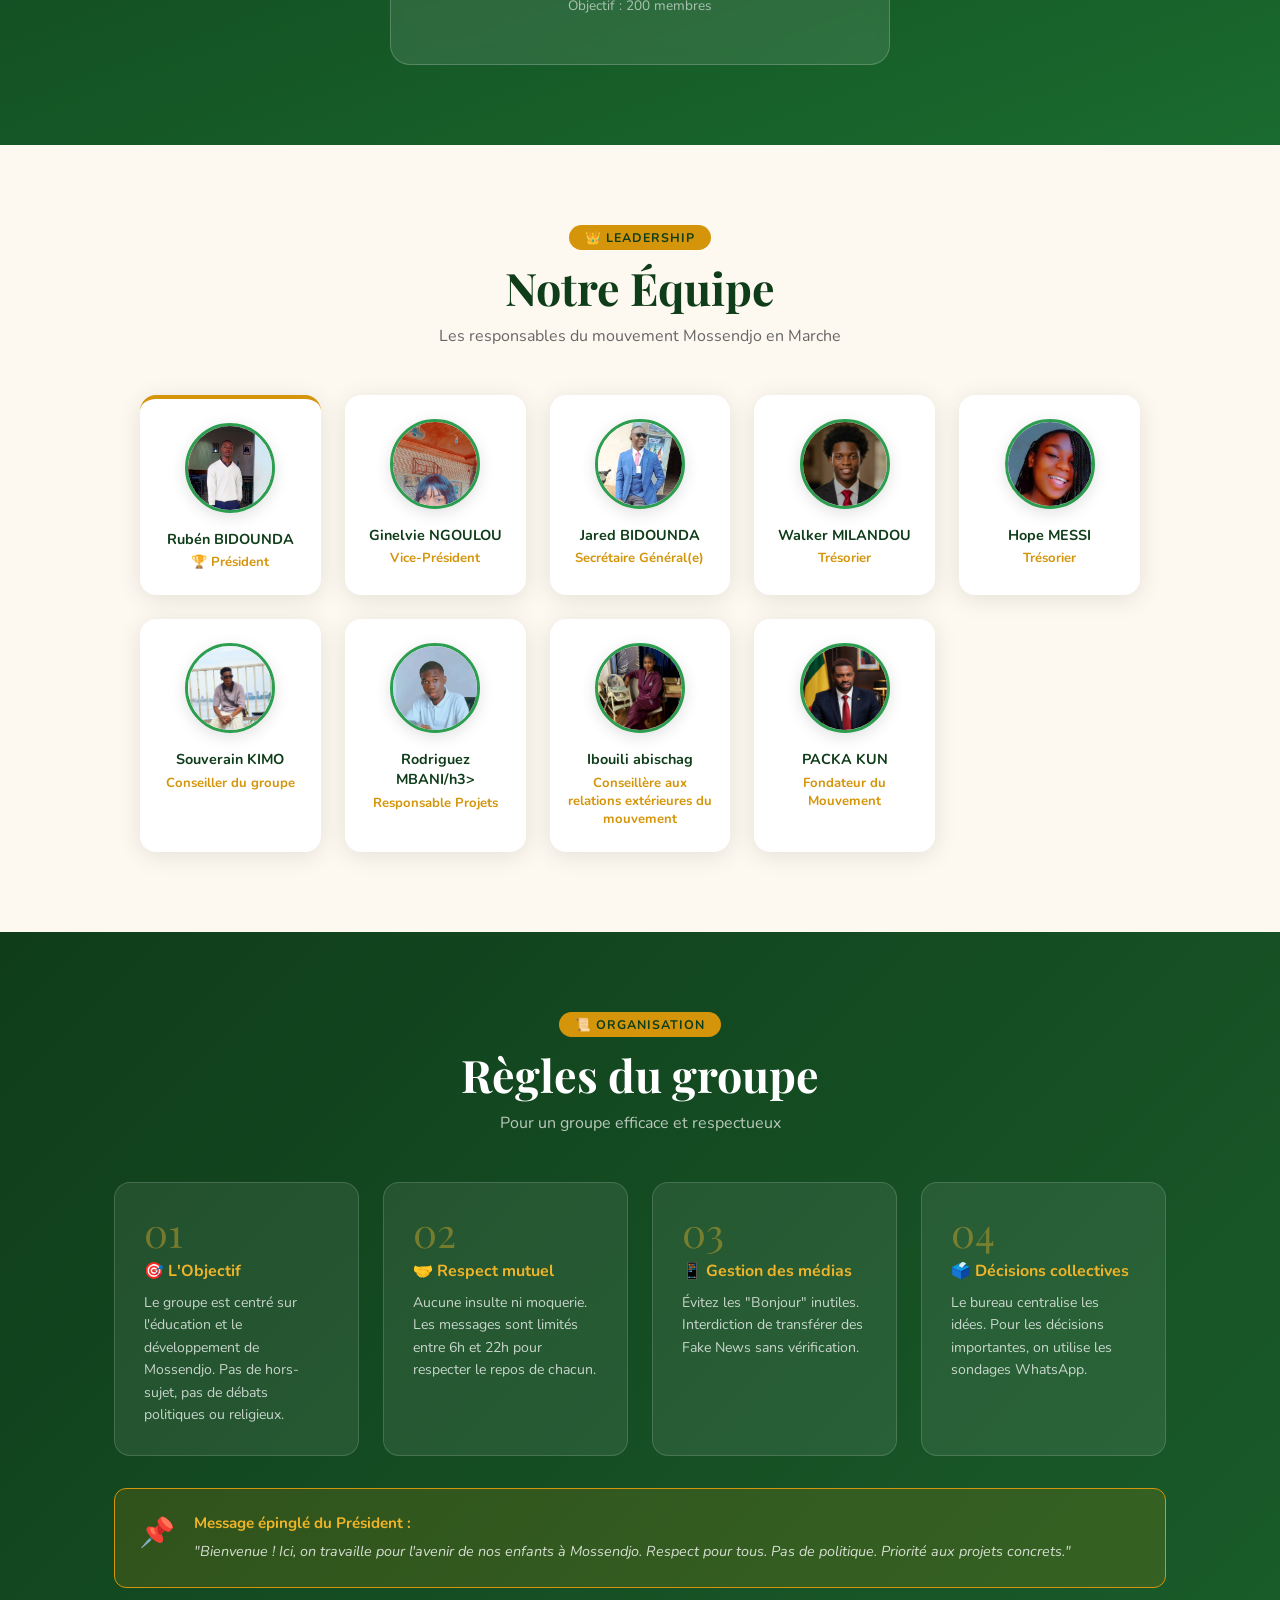
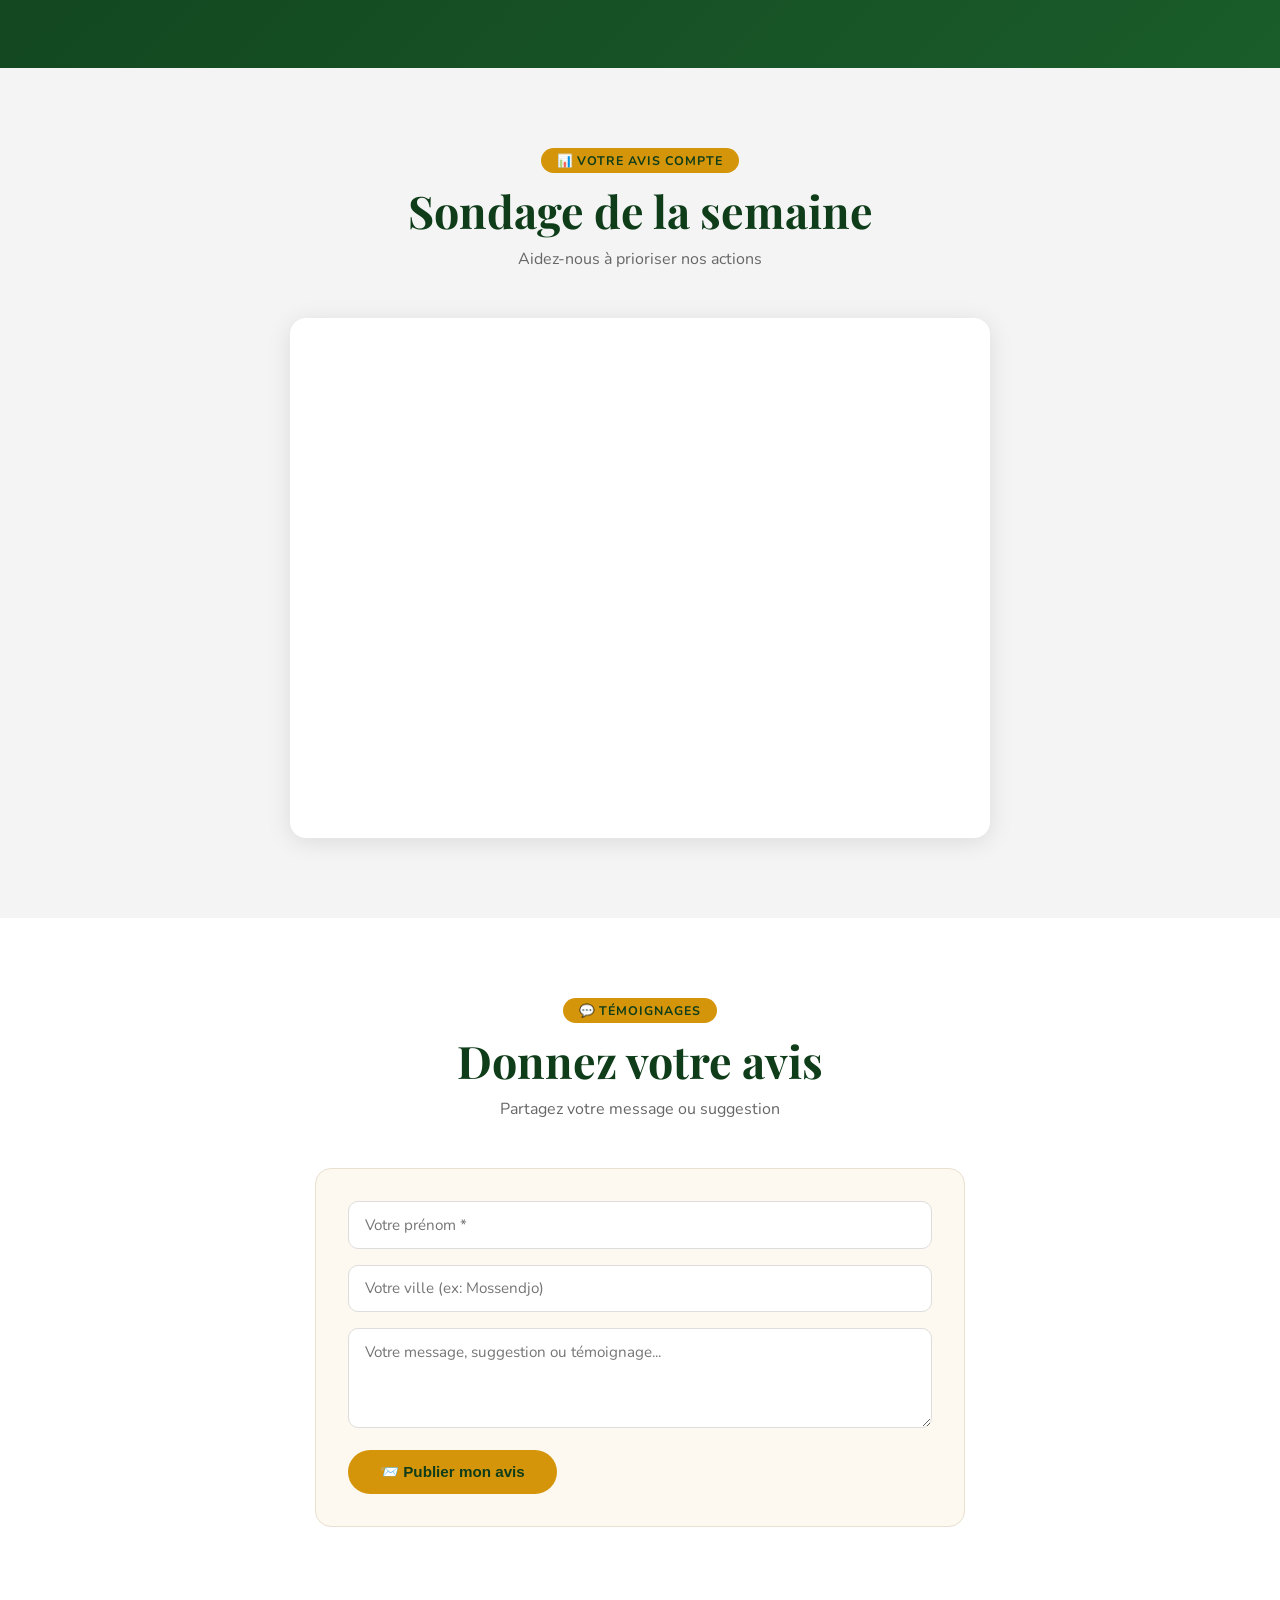
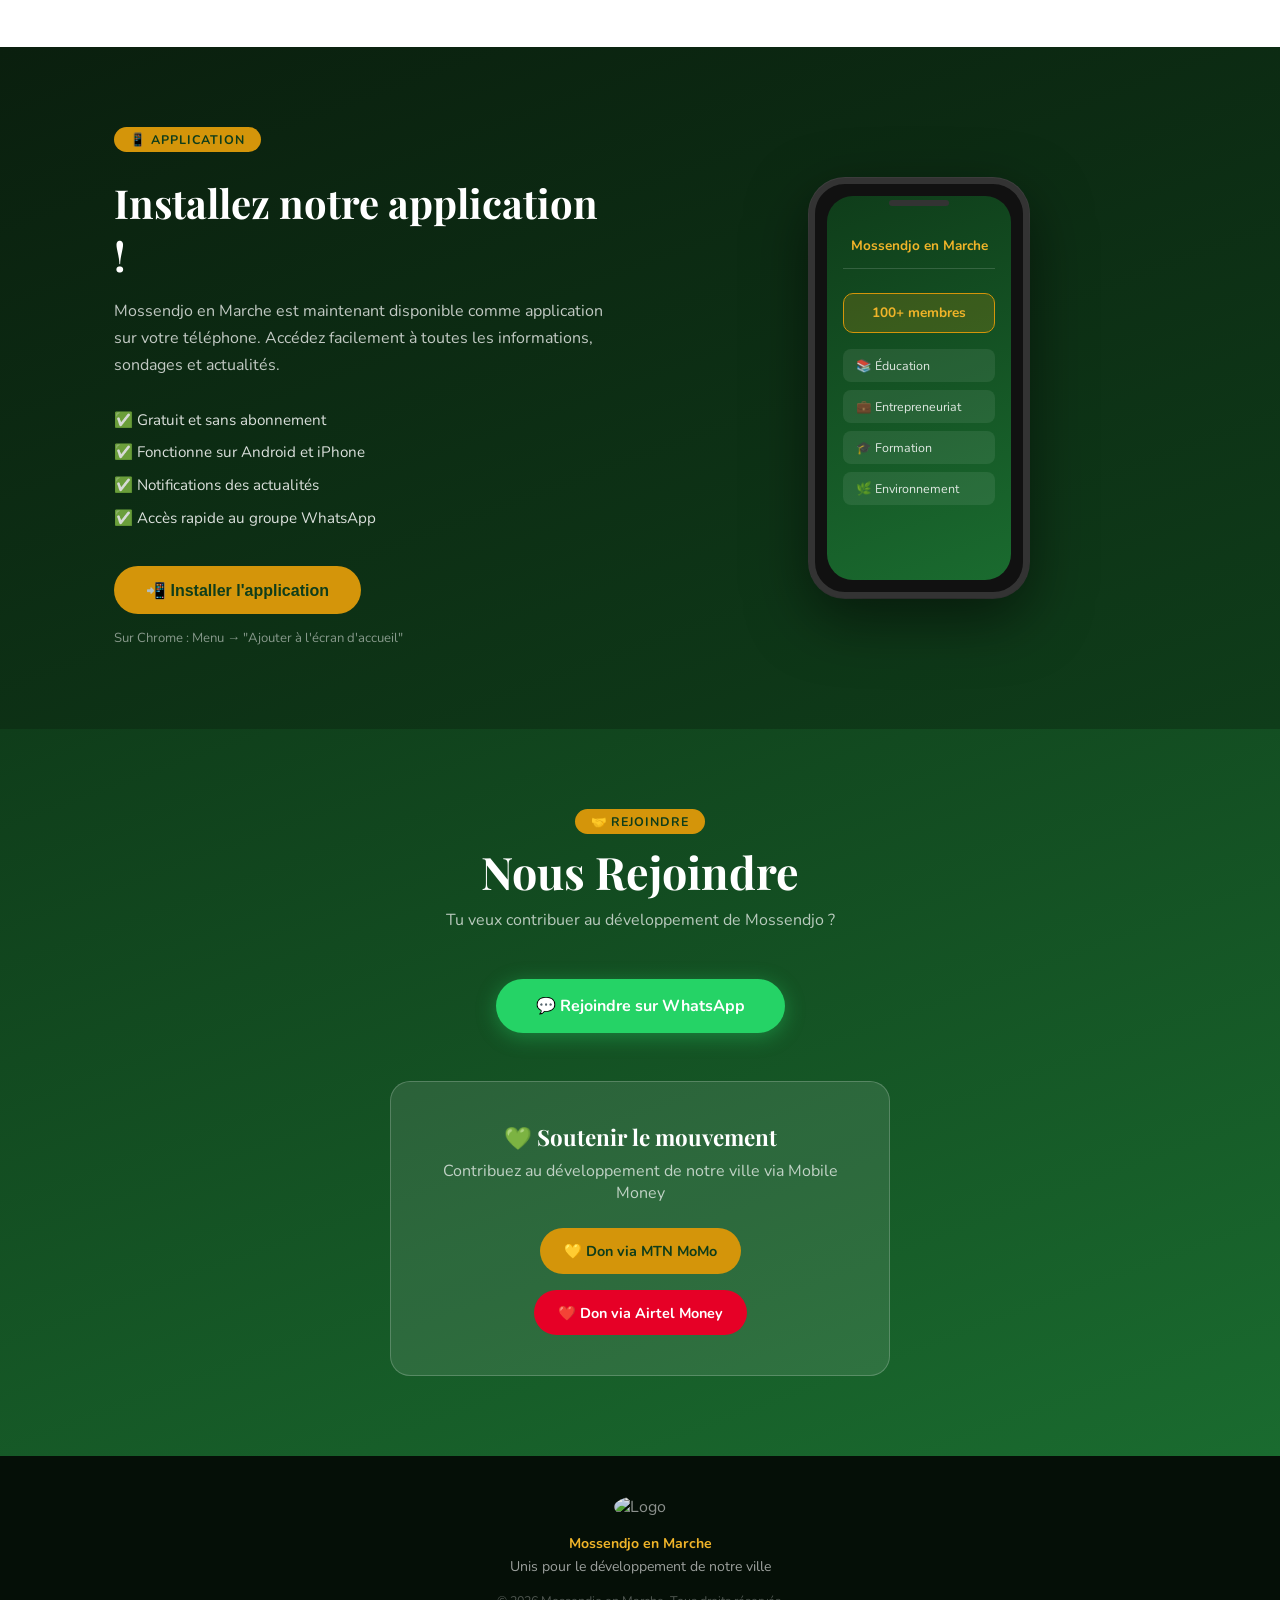
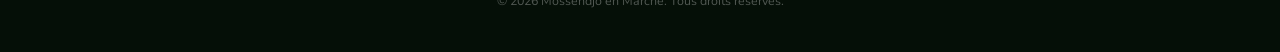
==== commit 587ee902: "Mise à jour des membres et photos de l'équipe" ====
--- a/index.html
+++ b/index.html
@@ -9,26 +9,23 @@
     <title>MOSSENDJO EN MARCHE</title>
     <link rel="stylesheet" href="style.css">
     <link href="https://fonts.googleapis.com/css2?family=Playfair+Display:wght@700;900&family=Nunito:wght@400;600;700&display=swap" rel="stylesheet">
-    <meta name="viewport" content="width=device-width, initial-scale=1.0">
-    <link rel="stylesheet" href="style.css">
-    <link rel="icon" type="image/png" href="logo.png.png"> 
 </head>
 <body>
 
     <!-- BARRE DE NAVIGATION -->
     <nav class="navbar" id="navbar">
         <div class="nav-logo">
-            <img src="logo.png.png" alt="Logo Mossendjo en Marche">
+            <img src="logo.png" alt="Logo Mossendjo en Marche">
             <span>Mossendjo en Marche</span>
         </div>
         <div class="nav-links">
             <a href="#accueil">Accueil</a>
             <a href="#objectifs">Objectifs</a>
             <a href="#membres">Membres</a>
-           <a href="#equipe">Équipe</a>
-<a href="#regles">Règles</a>
-<a href="#contact">Contact</a>
-<a href="actualites.html">Actualités</a>
+            <a href="#equipe">Équipe</a>
+            <a href="#regles">Règles</a>
+            <a href="#contact">Contact</a>
+            <a href="actualites.html" class="nav-actu">Actualités</a>
         </div>
         <div class="hamburger" onclick="toggleMenu()">☰</div>
     </nav>
@@ -121,7 +118,7 @@
             </div>
             <div class="cartes-grid">
                 <div class="carte">
-                    <img src="image/postQueueImg_18.jpg" alt="Education">
+                    <img src="postQueueImg_18.jpg" alt="Education">
                     <div class="carte-body">
                         <div class="carte-icon">📚</div>
                         <h3>Éducation</h3>
@@ -129,7 +126,7 @@
                     </div>
                 </div>
                 <div class="carte">
-                    <img src="image/Screenshot_20260510-125034.jpg" alt="Entrepreneuriat">
+                    <img src="Screenshot_20260510-125034.jpg" alt="Entrepreneuriat">
                     <div class="carte-body">
                         <div class="carte-icon">💼</div>
                         <h3>Entrepreneuriat</h3>
@@ -137,7 +134,7 @@
                     </div>
                 </div>
                 <div class="carte">
-                    <img src="image/Screenshot_20260510-125204~2.jpg" alt="Formation">
+                    <img src="Screenshot_20260510-125204~2.jpg" alt="Formation">
                     <div class="carte-body">
                         <div class="carte-icon">🎓</div>
                         <h3>Formation des jeunes</h3>
@@ -145,7 +142,7 @@
                     </div>
                 </div>
                 <div class="carte">
-                    <img src="image/Revival-of-Wheat-Farming-in-Lubero-2.jpg" alt="Environnement">
+                    <img src="Revival-of-Wheat-Farming-in-Lubero-2.jpg" alt="Environnement">
                     <div class="carte-body">
                         <div class="carte-icon">🌿</div>
                         <h3>Environnement</h3>
@@ -192,52 +189,66 @@
             <div class="equipe-grid">
                 <div class="membre-carte president">
                     <div class="membre-photo">
-                        <img src="IMG_20260206_123514_701~2 - Copie.jpg" alt="Président">
+                        <img src="IMG_20260206_123514_701~2.jpg" alt="Président">
                     </div>
                     <h3>Rubén BIDOUNDA</h3>
                     <p class="role">🏆 Président</p>
                 </div>
                 <div class="membre-carte">
                     <div class="membre-photo">
-                        <img src="IMG-20260510-WA0217(1).jpg" alt="Vice-Président">
-                    </div>
-                    <h3>MBANI BEAUDE</h3>
-                    <p class="role-sub">alias BLANKO</p>
+                        <img src="IMG-20260512-WA0232.jpg" alt="Vice-Président">
+                    </div>
+                    <h3>Ginelvie NGOULOU</h3>
                     <p class="role">Vice-Président</p>
                 </div>
                 <div class="membre-carte">
                     <div class="membre-photo">
-                        <img src="IMG-20260510-WA0218 - Copie.jpg" alt="Secrétaire">
-                    </div>
-                    <h3>NBOU Hope</h3>
+                        <img src="IMG-20260512-WA0236.jpg" alt="Secrétaire">
+                    </div>
+                    <h3>Jared BIDOUNDA</h3>
                     <p class="role">Secrétaire Général(e)</p>
                 </div>
                 <div class="membre-carte">
                     <div class="membre-photo">
-                        <img src="IMG-20260510-WA0093.jpg" alt="Trésorière">
-                    </div>
-                    <h3>Braule NZIHOU</h3>
-                    <p class="role">Trésorière</p>
-                </div>
-                <div class="membre-carte">
-                    <div class="membre-photo avatar">👤</div>
-                    <h3>Ronicel MOMBO</h3>
-                    <p class="role">Responsable Communication</p>
-                </div>
-                <div class="membre-carte">
-                    <div class="membre-photo">
-                        <img src="IMG-20260510-WA0237 - Copie.jpg" alt="Conseiller">
+                        <img src="IMG-20260512-WA0146.jpg" alt="Trésorière">
+                    </div>
+                    <h3>Walker MILANDOU</h3>
+                    <p class="role">Trésorier</p>
+                </div>
+                <div class="membre-carte">
+                    <div class="membre-photo">
+                        <img src="IMG-20260510-WA0218.jpg" alt="Responsable communication">
+                    </div>
+                    <h3>Hope MESSI</h3>
+                    <p class="role">Trésorier</p>
+                </div>
+                <div class="membre-carte">
+                    <div class="membre-photo">
+                        <img src="IMG-20260510-WA0237.jpg" alt="Conseiller">
                     </div>
                     <h3>Souverain KIMO</h3>
                     <p class="role">Conseiller du groupe</p>
                 </div>
                 <div class="membre-carte">
                     <div class="membre-photo">
-                        <img src="1774811368507 - Copie.jpg" alt="Responsable Projets">
-                    </div>
-                    <h3>PACKA BRICE</h3>
+                        <img src="IMG-20260502-WA0021.jpg" alt="Responsable Projets">
+                    </div>
+                    <h3>Rodriguez MBANI/h3>
                     <p class="role">Responsable Projets</p>
                 </div>
+                <div class="membre-carte">
+                    <div class="membre-photo">
+                        <img src="IMG-20260512-WA0239.jpg" alt="Conseillère aux relations extérieurs">
+                    </div>
+                    <h3>Ibouili abischag </h3>
+                    <p class="role">Conseillère aux relations extérieures du mouvement</p>
+                </div>
+                    <div class="membre-carte">
+                    <div class="membre-photo">
+                        <img src="IMG-20260512-WA0247.jpg" alt="Fondateur du Mouvement">
+                    </div>
+                    <h3>PACKA KUN</h3>
+                    <p class="role">Fondateur du Mouvement</p>
             </div>
         </div>
     </section>
@@ -284,37 +295,17 @@
 
     <!-- SONDAGE -->
     <section class="sondage-section">
-       <div class="container">
-        <div class="section-header">
-            <span class="section-tag">📊 Votre avis compte</span>
-            <h2>Sondage de la semaine</h2>
-            <p>Aidez-nous à prioriser nos actions</p>
-        </div>
-
-        <div class="sondage-container">
-            <h3>Nouveau Sondage : Développement de Mossendjo</h3>
-            <p>Selon vous, quel projet est le plus urgent ?</p>
-            
-            <form class="sondage-form">
-                <label class="sondage-option">
-                    <input type="radio" name="projet" value="ecole"> 
-                    <span>Réparation des bancs scolaires</span>
-                </label>
-                
-                <label class="sondage-option">
-                    <input type="radio" name="projet" value="eclairage"> 
-                    <span>Éclairage public</span>
-                </label>
-                
-                <label class="sondage-option">
-                    <input type="radio" name="projet" value="sante"> 
-                    <span>Pharmacie communautaire</span>
-                </label>
-                
-                <button type="button" class="btn-sondage" onclick="voter()">Envoyer mon avis</button>
-            </form>
-        </div>
-    </div>
+        <div class="container">
+            <div class="section-header">
+                <span class="section-tag">📊 Votre avis compte</span>
+                <h2>Sondage de la semaine</h2>
+                <p>Aidez-nous à prioriser nos actions</p>
+            </div>
+            <div class="sondage-wrapper">
+                <iframe src="https://docs.google.com/forms/d/e/1FAIpQLScacbBTXO-rC-nvFJoRQgTURx58mIve5dS0GgGr1JAGxASTYA/viewform?embedded=true" width="100%" height="520" frameborder="0">Chargement…</iframe>
+            </div>
+        </div>
+    </section>
 
     <!-- AVIS -->
     <section class="avis-section">
@@ -337,40 +328,6 @@
     <!-- APPLICATION -->
     <section class="app-section">
         <div class="container">
-            <script>
-// Ton lien vers la base de données Google
-const URL_DATABASE = "https://script.google.com/macros/s/AKfycbxHKEOF_sQEnEa3ppMenMY72qWNieZs6o2N1rsSqRSZBjTq-XT1M-uPAdo3i_mbj-A/exec";
-
-// FONCTION POUR LE SONDAGE (Ligne 294)
-async function voter() {
-    const btn = document.querySelector('.btn-sondage');
-    const options = document.getElementsByName('projet');
-    let choix = "";
-
-    for (const option of options) {
-        if (option.checked) { choix = option.value; break; }
-    }
-
-    if (!choix) { alert("⚠️ Choisis un projet !"); return; }
-
-    btn.disabled = true;
-    btn.innerText = "Envoi...";
-
-    try {
-        await fetch(URL_DATABASE, {
-            method: "POST",
-            mode: "no-cors",
-            body: JSON.stringify({ "type": "sondage", "projet": choix })
-        });
-        alert("✅ Vote enregistré dans Google Sheets !");
-    } catch (e) {
-        alert("❌ Erreur de connexion");
-    } finally {
-        btn.disabled = false;
-        btn.innerText = "Voter";
-    }
-}
-</script>
             <div class="app-content">
                 <div class="app-text">
                     <span class="section-tag">📱 Application</span>
@@ -430,7 +387,7 @@
     <!-- FOOTER -->
     <footer>
         <div class="footer-content">
-            <img src="logo.png.png" alt="Logo" class="footer-logo">
+            <img src="logo.png" alt="Logo" class="footer-logo">
             <p><strong>Mossendjo en Marche</strong></p>
             <p>Unis pour le développement de notre ville</p>
             <p class="footer-copy">© 2026 Mossendjo en Marche. Tous droits réservés.</p>
@@ -534,25 +491,6 @@
             }
         }
     </script>
-    <script>
-function voter() {
-    const options = document.getElementsByName('projet');
-    let selectionne = false;
-
-    for (const option of options) {
-        if (option.checked) {
-            selectionne = true;
-            break;
-        }
-    }
-
-    if (selectionne) {
-        alert("Merci pour votre vote ! Votre avis a bien été pris en compte pour le développement de Mossendjo.");
-    } else {
-        alert("Veuillez sélectionner un projet avant d'envoyer votre avis.");
-    }
-}
-</script>
 
 </body>
 </html>
--- a/style.css
+++ b/style.css
@@ -1008,94 +1008,4 @@
     .equipe-grid { grid-template-columns: repeat(2, 1fr); }
     .bienvenue-grid { grid-template-columns: 1fr; }
     .regles-grid { grid-template-columns: 1fr; }
-}
-.carte-sante {
-    background: linear-gradient(135deg, var(--vert), var(--vert-clair));
-    display: flex;
-    align-items: center;
-}
-
-.carte-sante .carte-body { padding: 2rem; }
-
-.carte-sante .carte-icon { color: var(--blanc); }
-
-.carte-sante h3 { 
-    color: var(--blanc) !important; 
-    font-size: 1.2rem;
-}
-
-.carte-sante p { 
-    color: rgba(255,255,255,0.85) !important; 
-}
-/* --- Zone de test pour mobile --- */
-@media (max-width: 768px) {
-    .hero-stats {
-        display: flex;
-        flex-direction: column; /* Force les blocs l'un sous l'autre */
-        align-items: center;
-        gap: 20px;
-    }
-
-    .stat-box {
-        width: 80%; /* Prend presque toute la largeur du téléphone */
-        margin: 0 auto;
-    }
-
-    h1 {
-        font-size: 28px !important; /* Réduit le titre pour qu'il ne coupe pas */
-    }
-}
-/* --- STYLE DU SONDAGE --- */
-.sondage-container {
-    background: white;
-    padding: 30px;
-    border-radius: 15px;
-    box-shadow: 0 10px 30px rgba(0,0,0,0.1);
-    max-width: 600px;
-    margin: 20px auto;
-    border-left: 5px solid #e67e22; /* Une petite touche orange */
-}
-
-.sondage-container h2 {
-    color: #004d00;
-    font-size: 22px;
-    margin-bottom: 15px;
-}
-
-.sondage-option {
-    display: block;
-    background: #f9f9f9;
-    padding: 12px 20px;
-    margin-bottom: 10px;
-    border-radius: 8px;
-    cursor: pointer;
-    transition: 0.3s;
-    border: 1px solid #eee;
-}
-
-.sondage-option:hover {
-    background: #eef9ee;
-    border-color: #004d00;
-}
-
-.sondage-option input {
-    margin-right: 15px;
-}
-
-.btn-sondage {
-    background: #004d00;
-    color: white;
-    border: none;
-    padding: 12px 25px;
-    border-radius: 50px;
-    font-weight: bold;
-    cursor: pointer;
-    width: 100%;
-    margin-top: 15px;
-    transition: 0.3s;
-}
-
-.btn-sondage:hover {
-    background: #e67e22; /* Change en orange au survol */
-    transform: translateY(-2px);
-} +}
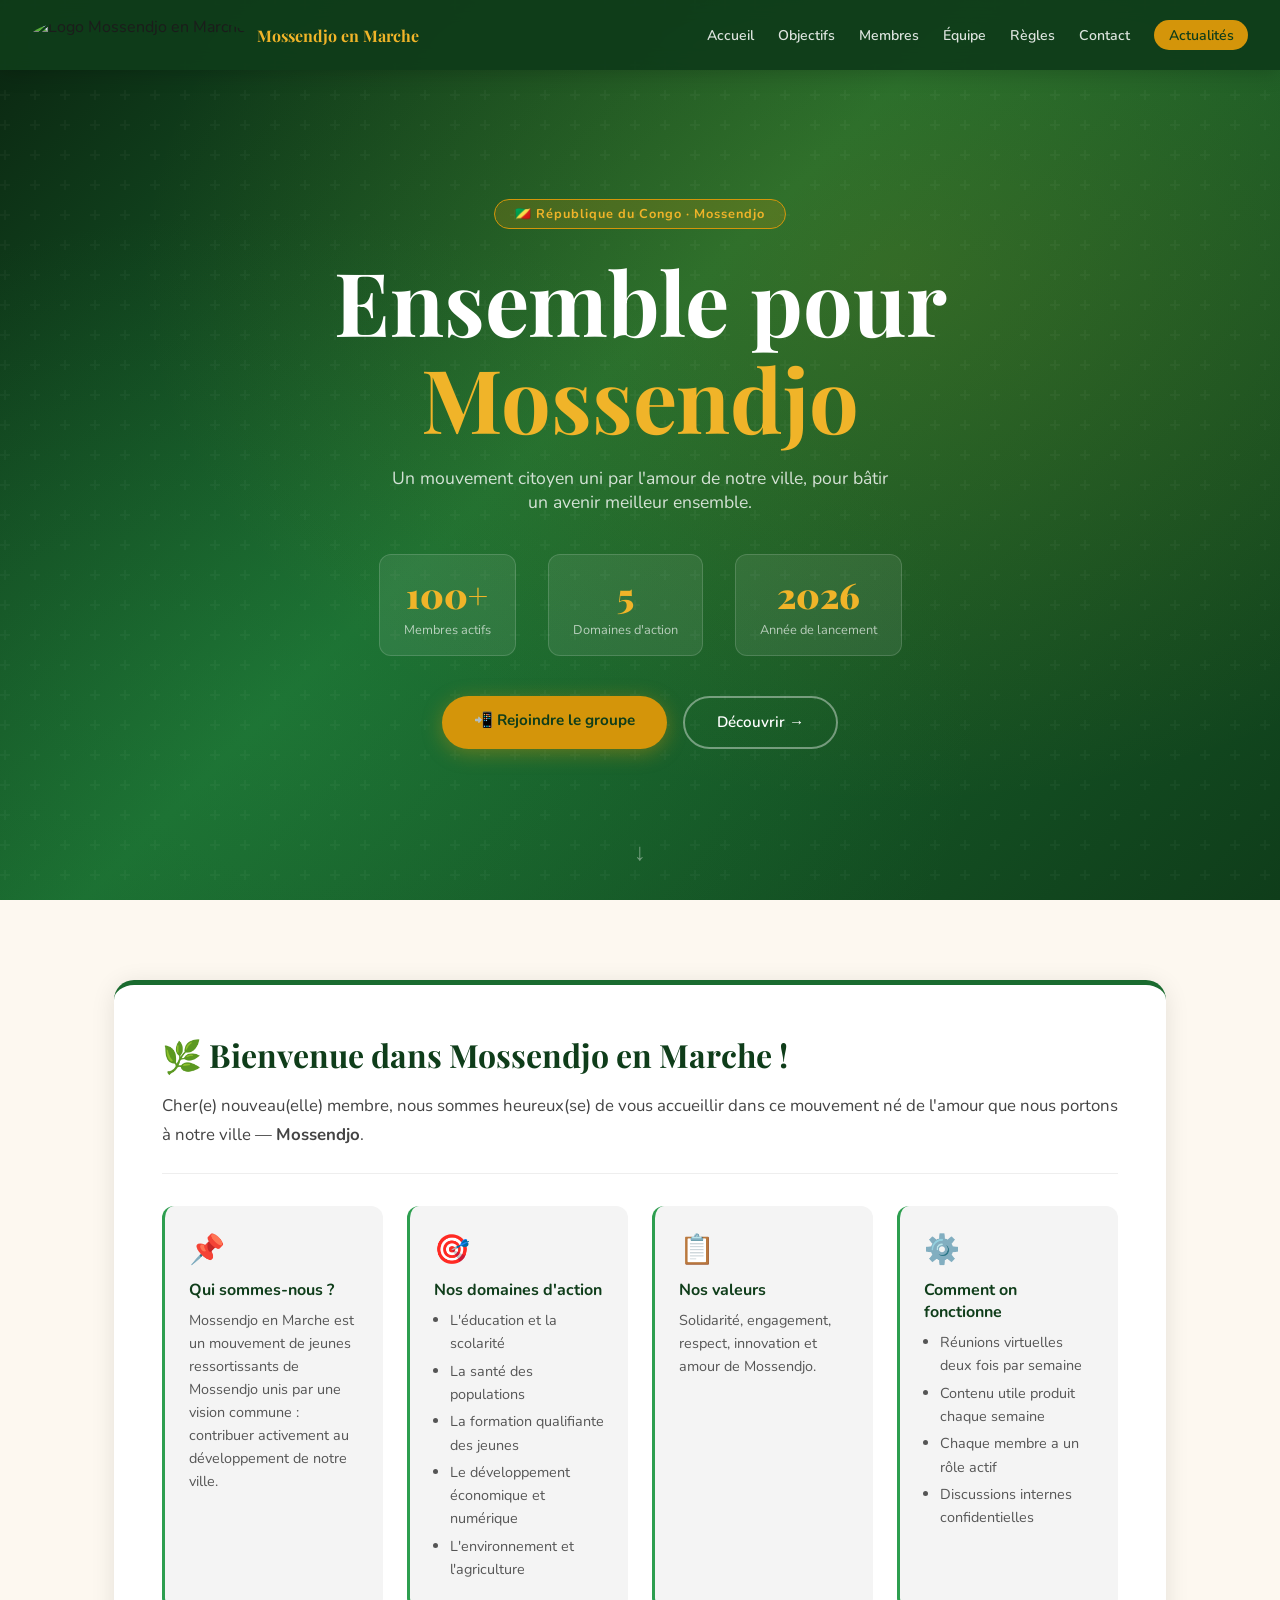
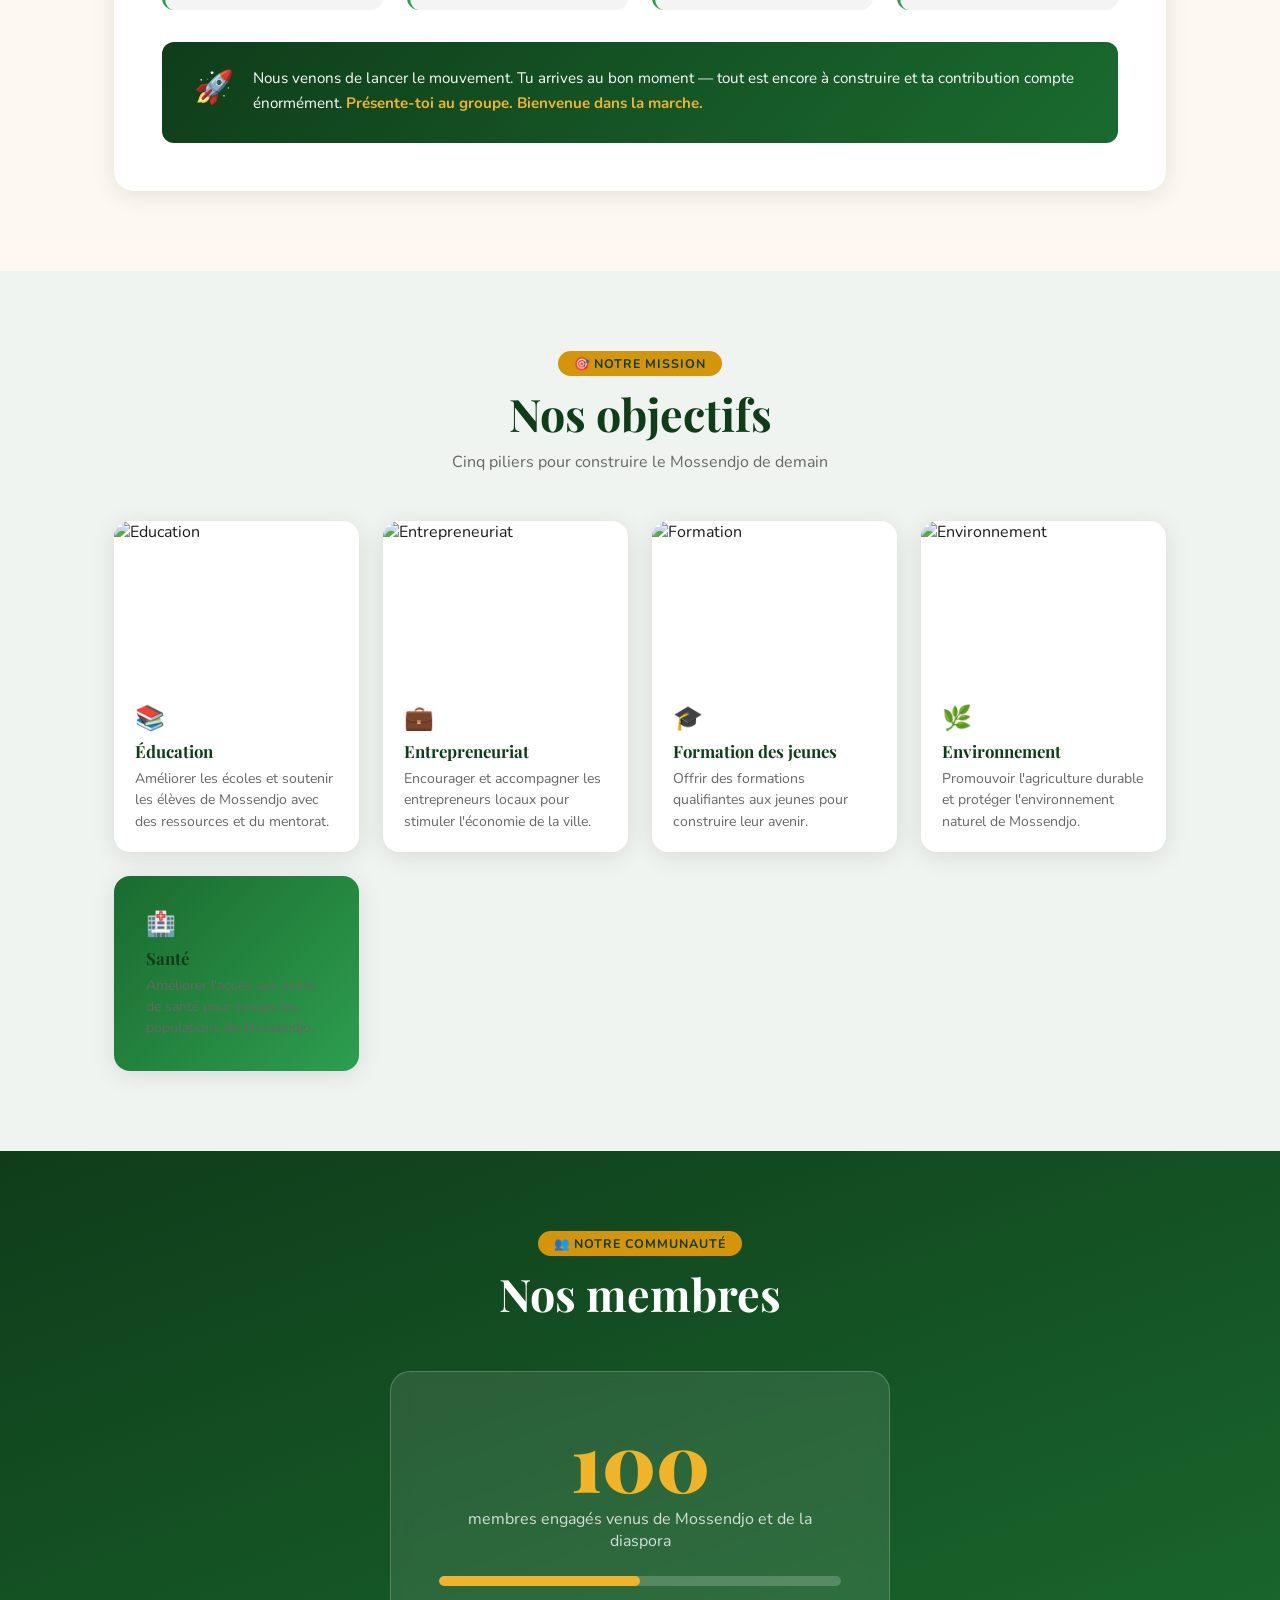
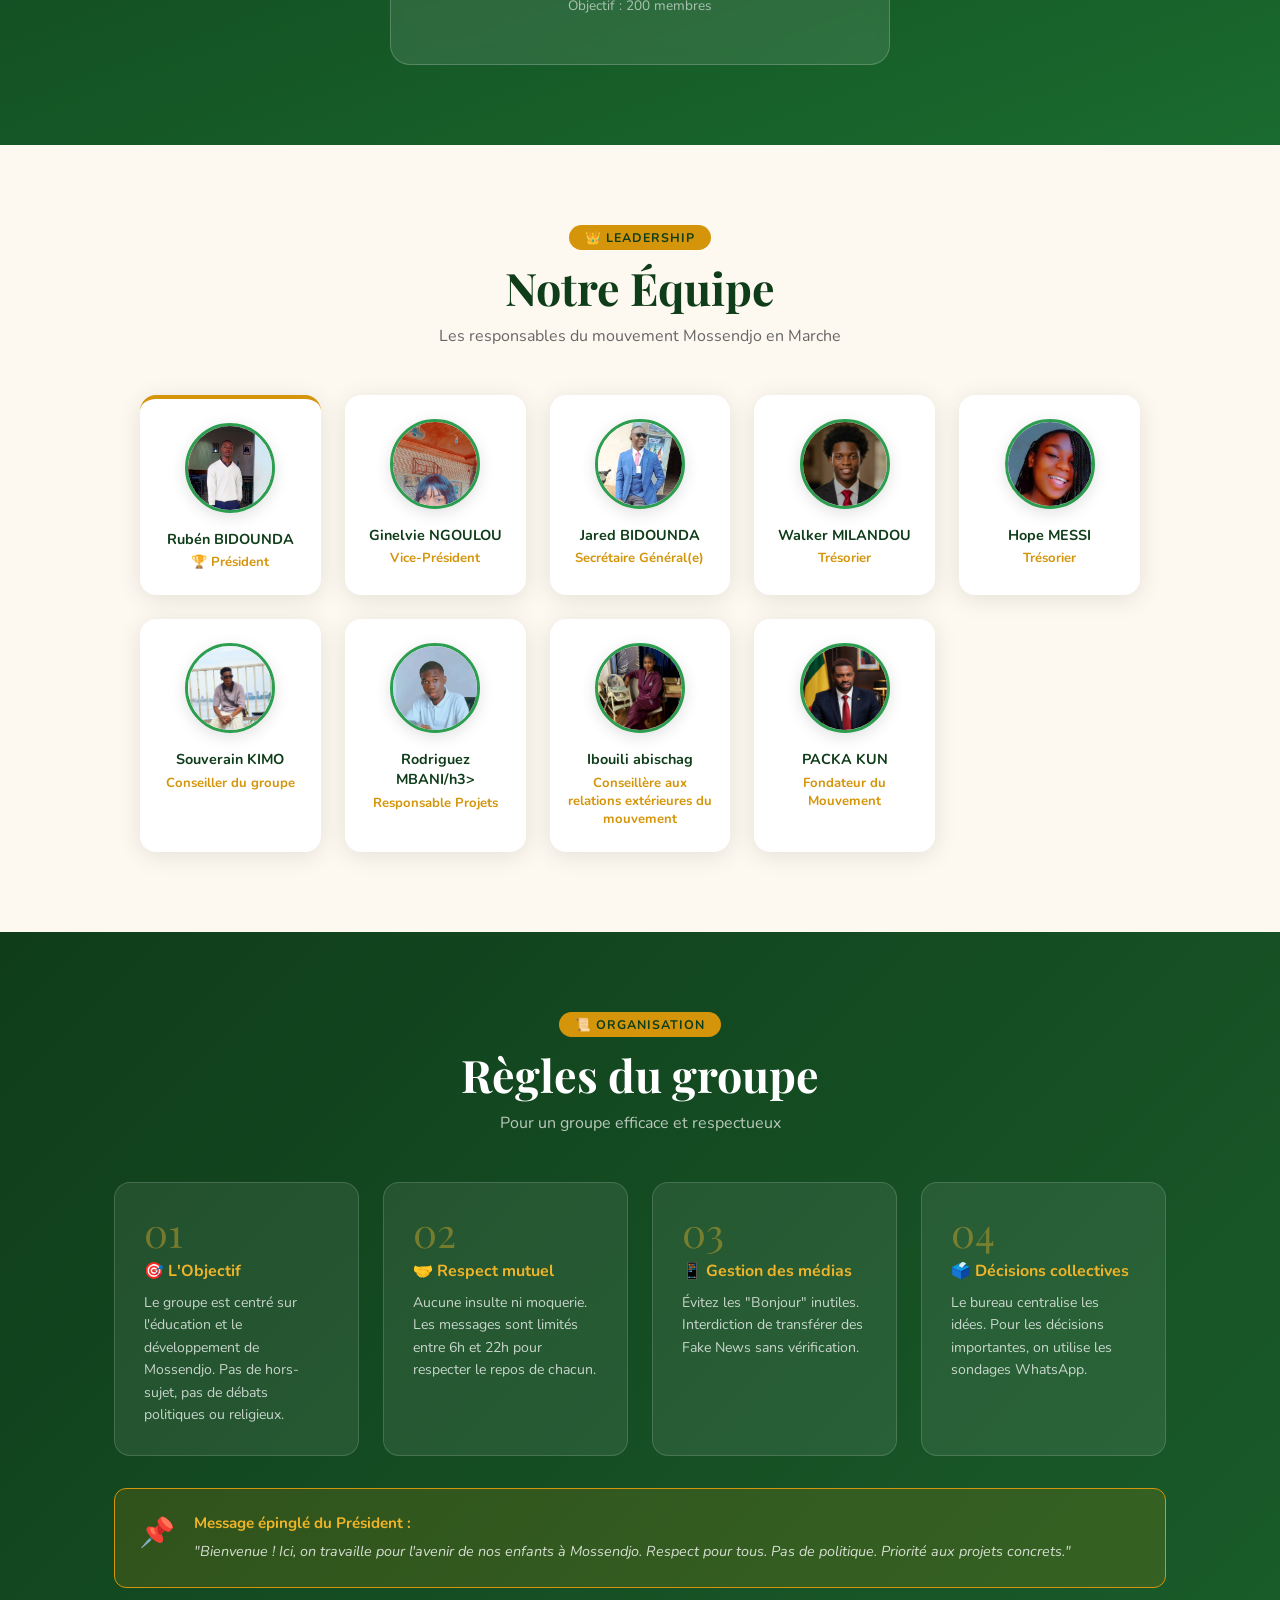
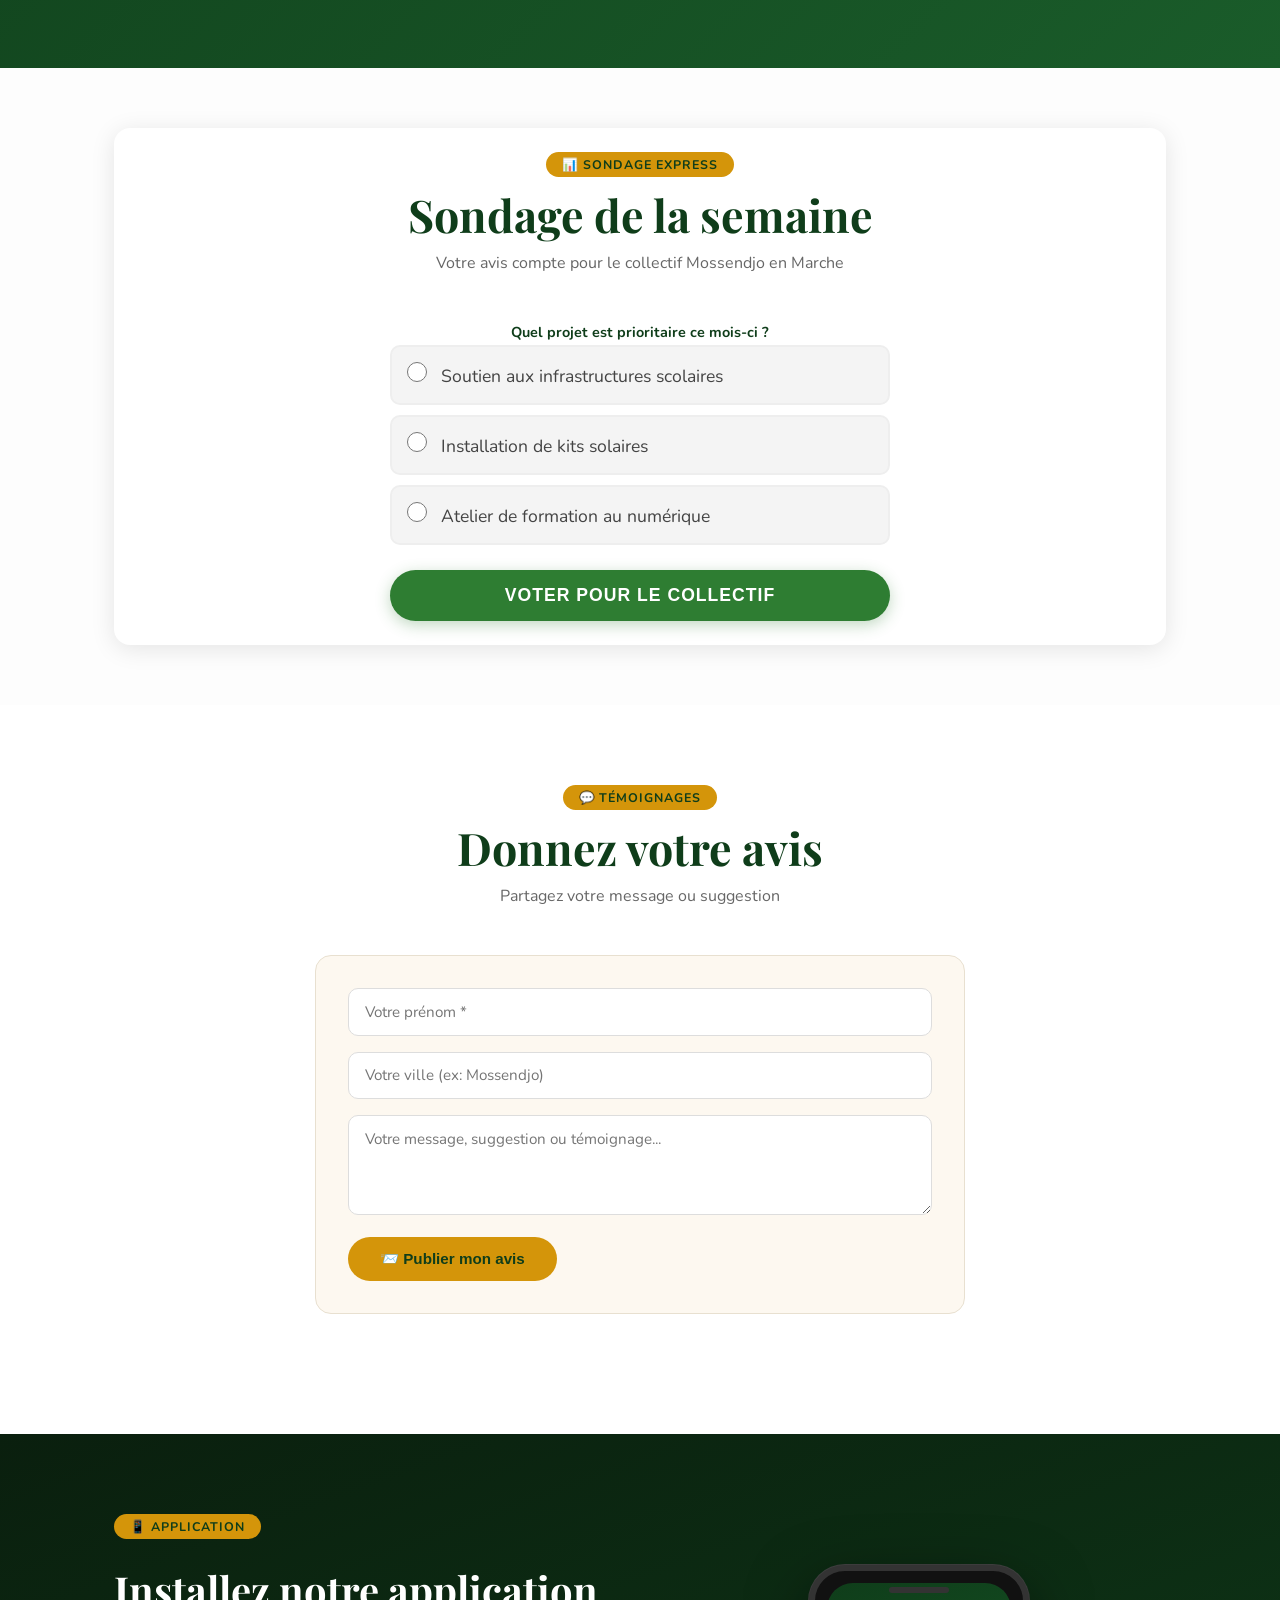
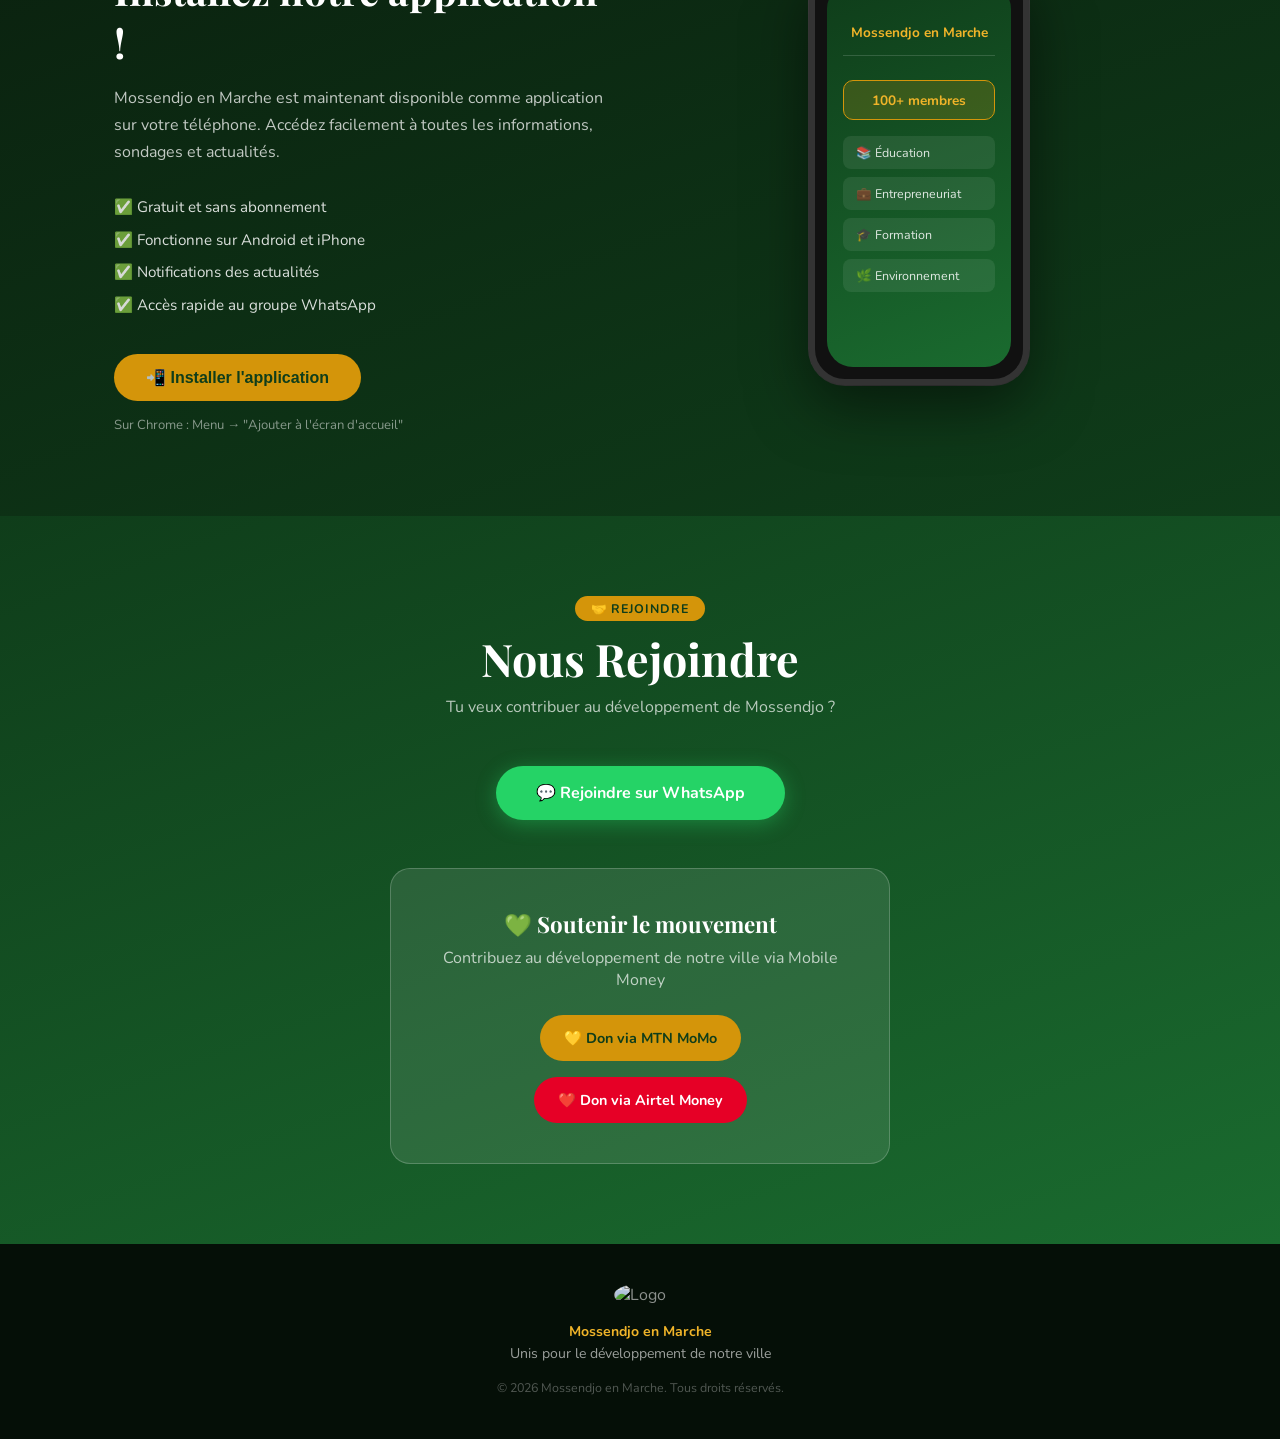
==== commit 13b3a3ca: "Activation du bouton de vote" ====
--- a/index.html
+++ b/index.html
@@ -293,19 +293,43 @@
         </div>
     </section>
 
-    <!-- SONDAGE -->
-    <section class="sondage-section">
-        <div class="container">
+    <!-- SONDAGE INTERACTIF MISE À JOUR -->
+<section class="sondage-section" id="sondage">
+    <div class="container">
+        <div class="membre-carte"> 
             <div class="section-header">
-                <span class="section-tag">📊 Votre avis compte</span>
+                <span class="section-tag">📊 Sondage Express</span>
                 <h2>Sondage de la semaine</h2>
-                <p>Aidez-nous à prioriser nos actions</p>
-            </div>
-            <div class="sondage-wrapper">
-                <iframe src="https://docs.google.com/forms/d/e/1FAIpQLScacbBTXO-rC-nvFJoRQgTURx58mIve5dS0GgGr1JAGxASTYA/viewform?embedded=true" width="100%" height="520" frameborder="0">Chargement…</iframe>
-            </div>
-        </div>
-    </section>
+                <p>Votre avis compte pour le collectif Mossendjo en Marche</p>
+            </div>
+
+            <div class="sondage-content" style="text-align: center; margin-top: 20px;">
+                <h3>Quel projet est prioritaire ce mois-ci ?</h3>
+                
+                <form id="form-sondage" style="max-width: 500px; margin: 0 auto; text-align: left;">
+                    <label class="sondage-option" style="display: block; background: #f4f4f4; padding: 15px; margin-bottom: 10px; border-radius: 10px; cursor: pointer;">
+                        <input type="radio" name="projet" value="Infrastructures Scolaires"> 
+                        <span style="margin-left: 10px;">Soutien aux infrastructures scolaires</span>
+                    </label>
+
+                    <label class="sondage-option" style="display: block; background: #f4f4f4; padding: 15px; margin-bottom: 10px; border-radius: 10px; cursor: pointer;">
+                        <input type="radio" name="projet" value="Kits Solaires"> 
+                        <span style="margin-left: 10px;">Installation de kits solaires</span>
+                    </label>
+
+                    <label class="sondage-option" style="display: block; background: #f4f4f4; padding: 15px; margin-bottom: 10px; border-radius: 10px; cursor: pointer;">
+                        <input type="radio" name="projet" value="Formation Numérique"> 
+                        <span style="margin-left: 10px;">Atelier de formation au numérique</span>
+                    </label>
+
+                    <button type="button" class="btn-sondage" onclick="voter()" style="width: 100%; background: #2e7d32; color: white; border: none; padding: 15px; border-radius: 30px; font-weight: bold; margin-top: 15px; cursor: pointer;">
+                        Voter pour le collectif
+                    </button>
+                </form>
+            </div>
+        </div>
+    </div>
+</section>
 
     <!-- AVIS -->
     <section class="avis-section">
@@ -491,6 +515,54 @@
             }
         }
     </script>
+    <script>
+async function voter() {
+    const bouton = document.querySelector('.btn-sondage');
+    const formulaire = document.getElementById('form-sondage');
+    const projetSelectionne = formulaire.querySelector('input[name="projet"]:checked');
+
+    // 1. Vérification si une option est cochée
+    if (!projetSelectionne) {
+        alert("S'il vous plaît, sélectionnez un projet avant de voter !");
+        return;
+    }
+
+    // 2. Animation du bouton (Feedback visuel)
+    const texteOriginal = bouton.innerText;
+    bouton.innerText = "Envoi en cours...";
+    bouton.disabled = true;
+    bouton.style.opacity = "0.7";
+
+    // 3. Préparation des données
+    const donnees = {
+        date: new Date().toLocaleString(),
+        choix: projetSelectionne.value,
+        source: "Site Web Mossendjo"
+    };
+
+    try {
+        // REMPLACE CETTE URL par l'URL de ton script Google Sheets ou ton API
+        const URL_DATABASE = "TON_URL_ICI"; 
+
+        // Simulation d'envoi (ou envoi réel via fetch)
+        console.log("Vote enregistré :", donnees);
+        
+        // Attente artificielle pour l'effet visuel
+        await new Promise(resolve => setTimeout(resolve, 1000));
+
+        // 4. Succès
+        alert("Merci Ruben ! Votre vote pour '" + projetSelectionne.value + "' a été pris en compte.");
+        bouton.innerText = "Vote enregistré ✓";
+        bouton.style.backgroundColor = "#1b5e20";
+        
+    } catch (erreur) {
+        alert("Erreur lors de l'envoi du vote. Réessayez plus tard.");
+        bouton.innerText = texteOriginal;
+        bouton.disabled = false;
+        bouton.style.opacity = "1";
+    }
+}
+</script>
 
 </body>
 </html>
--- a/style.css
+++ b/style.css
@@ -1008,4 +1008,82 @@
     .equipe-grid { grid-template-columns: repeat(2, 1fr); }
     .bienvenue-grid { grid-template-columns: 1fr; }
     .regles-grid { grid-template-columns: 1fr; }
+}
+/* --- SECTION SONDAGE --- */
+.sondage-section {
+    padding: 60px 0;
+    background-color: #fdfdfd;
+}
+
+/* On utilise la structure de tes cartes d'équipe */
+.sondage-content {
+    max-width: 600px;
+    margin: 30px auto 0;
+}
+
+.sondage-option {
+    display: flex;
+    align-items: center;
+    padding: 18px;
+    margin-bottom: 12px;
+    background: #ffffff;
+    border: 2px solid #eeeeee;
+    border-radius: 12px;
+    cursor: pointer;
+    transition: all 0.3s ease;
+}
+
+/* Effet au survol des options */
+.sondage-option:hover {
+    border-color: #2e7d32;
+    background-color: #f1f8e9;
+}
+
+/* Style de l'input radio */
+.sondage-option input[type="radio"] {
+    width: 20px;
+    height: 20px;
+    accent-color: #2e7d32; /* Couleur verte de Mossendjo */
+    cursor: pointer;
+}
+
+.sondage-option span {
+    margin-left: 15px;
+    font-size: 1.1rem;
+    color: #444;
+}
+
+/* --- LE BOUTON VOTE RÉACTIF --- */
+.btn-sondage {
+    width: 100%;
+    background-color: #2e7d32;
+    color: white;
+    border: none;
+    padding: 18px;
+    border-radius: 35px;
+    font-size: 1.1rem;
+    font-weight: bold;
+    text-transform: uppercase;
+    letter-spacing: 1px;
+    cursor: pointer;
+    margin-top: 20px;
+    box-shadow: 0 4px 15px rgba(46, 125, 50, 0.3);
+    transition: all 0.3s cubic-bezier(0.175, 0.885, 0.32, 1.275);
+}
+
+.btn-sondage:hover {
+    background-color: #1b5e20;
+    transform: translateY(-3px);
+    box-shadow: 0 6px 20px rgba(46, 125, 50, 0.4);
+}
+
+.btn-sondage:active {
+    transform: translateY(0);
+}
+
+/* Style pour l'état "Envoi en cours" */
+.btn-sondage.loading {
+    background-color: #9e9e9e;
+    cursor: not-allowed;
+    transform: none;
 }
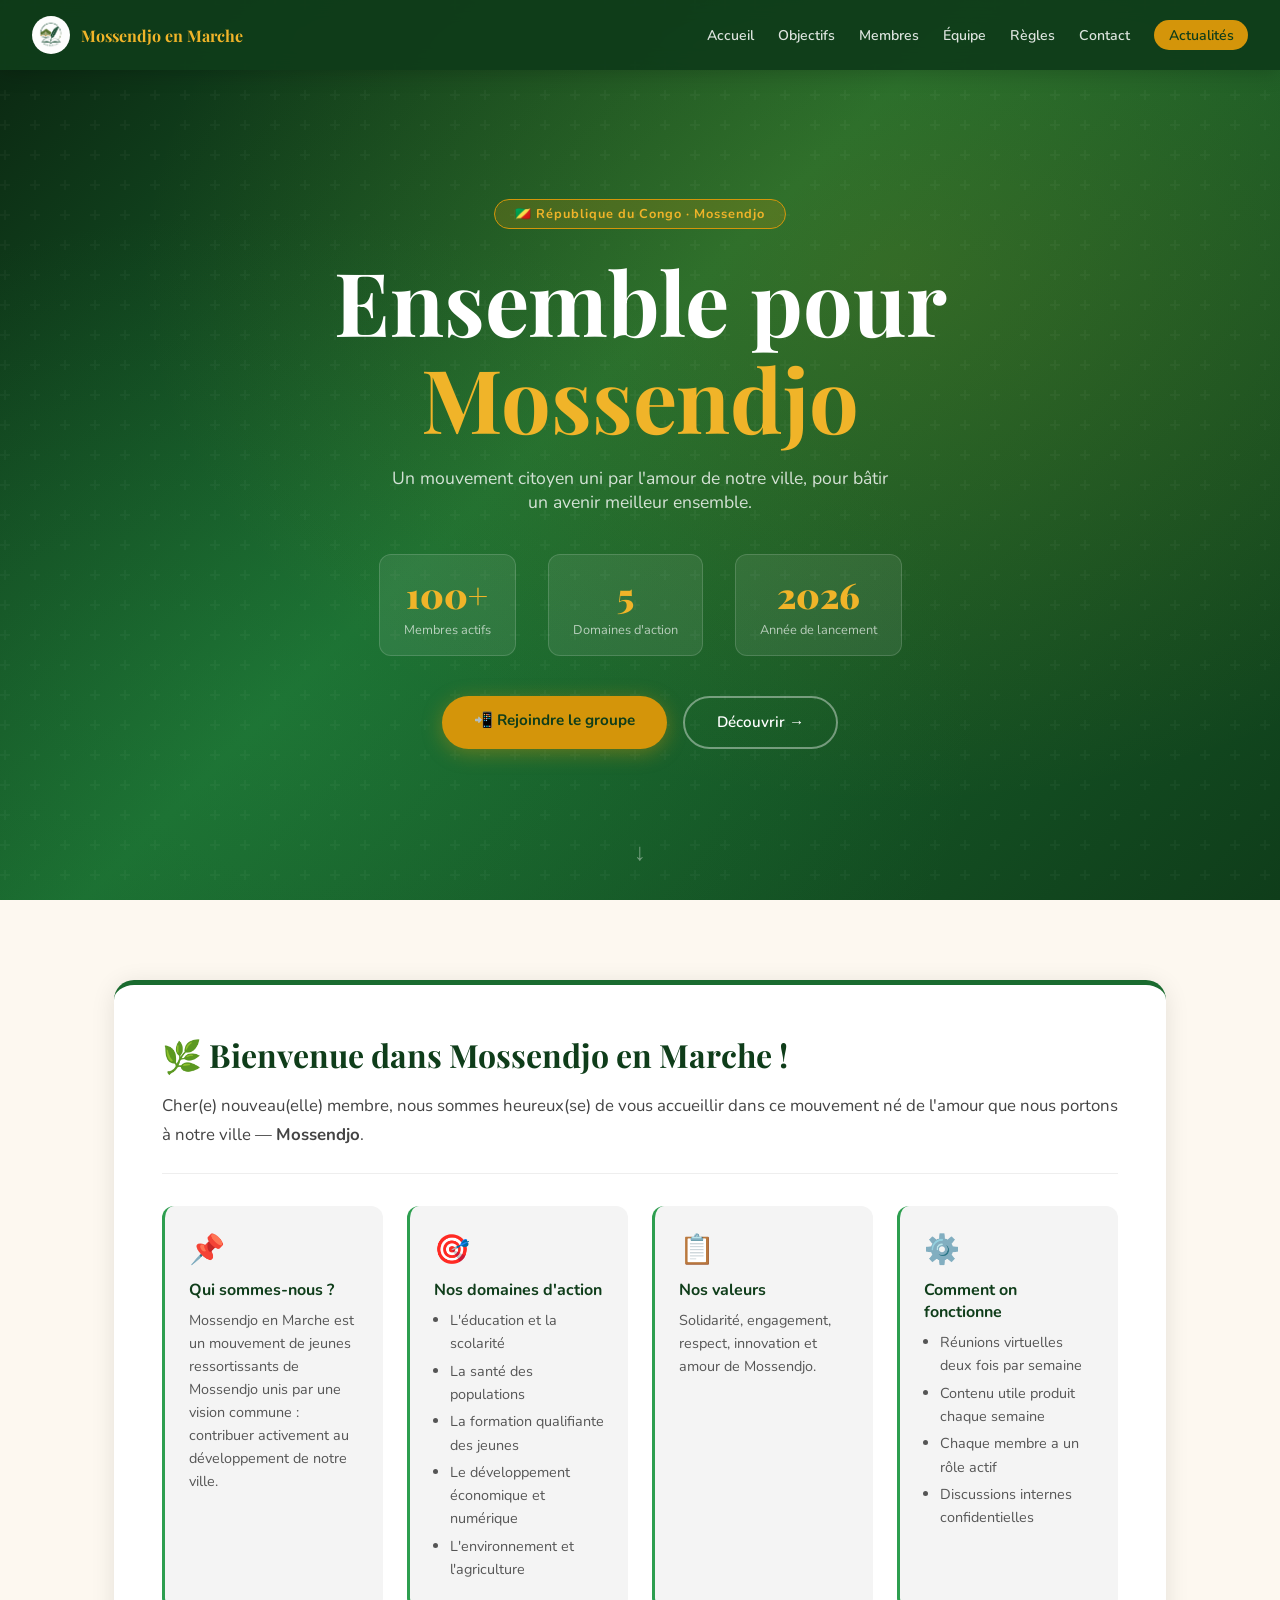
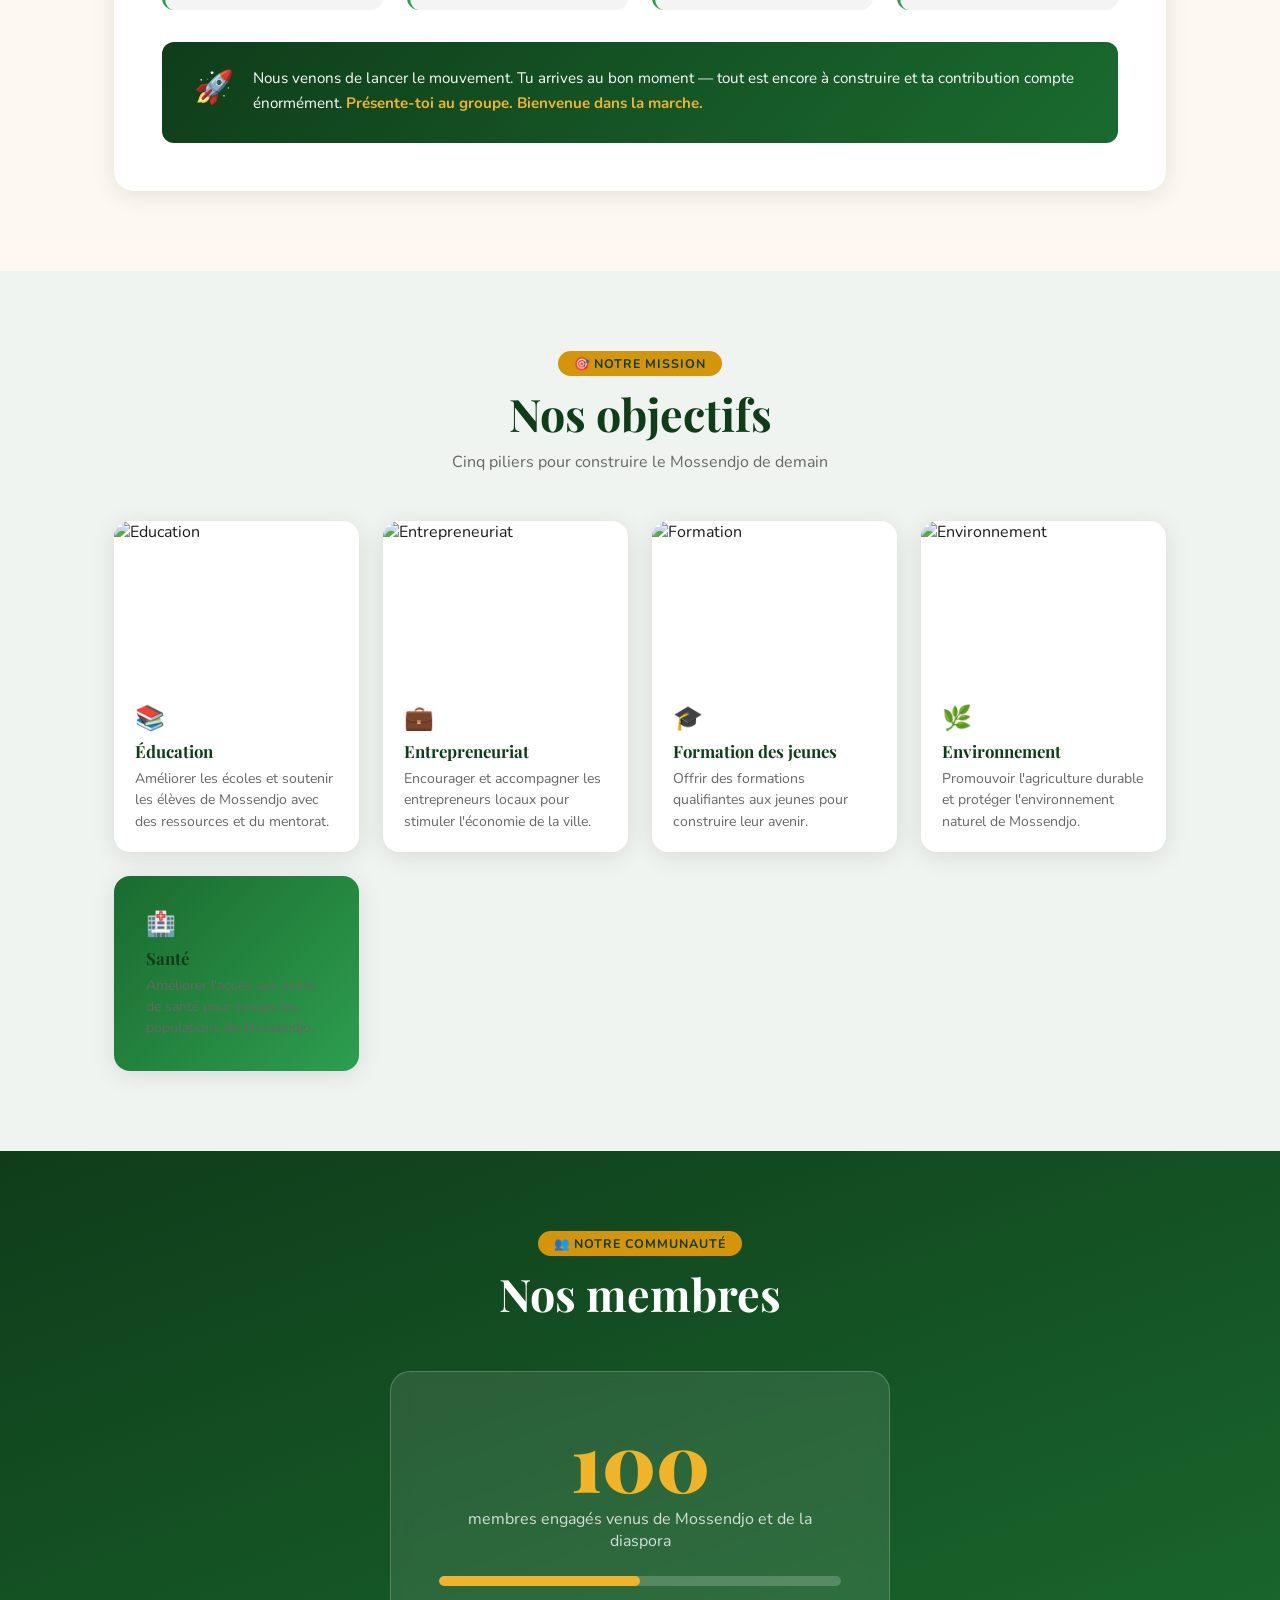
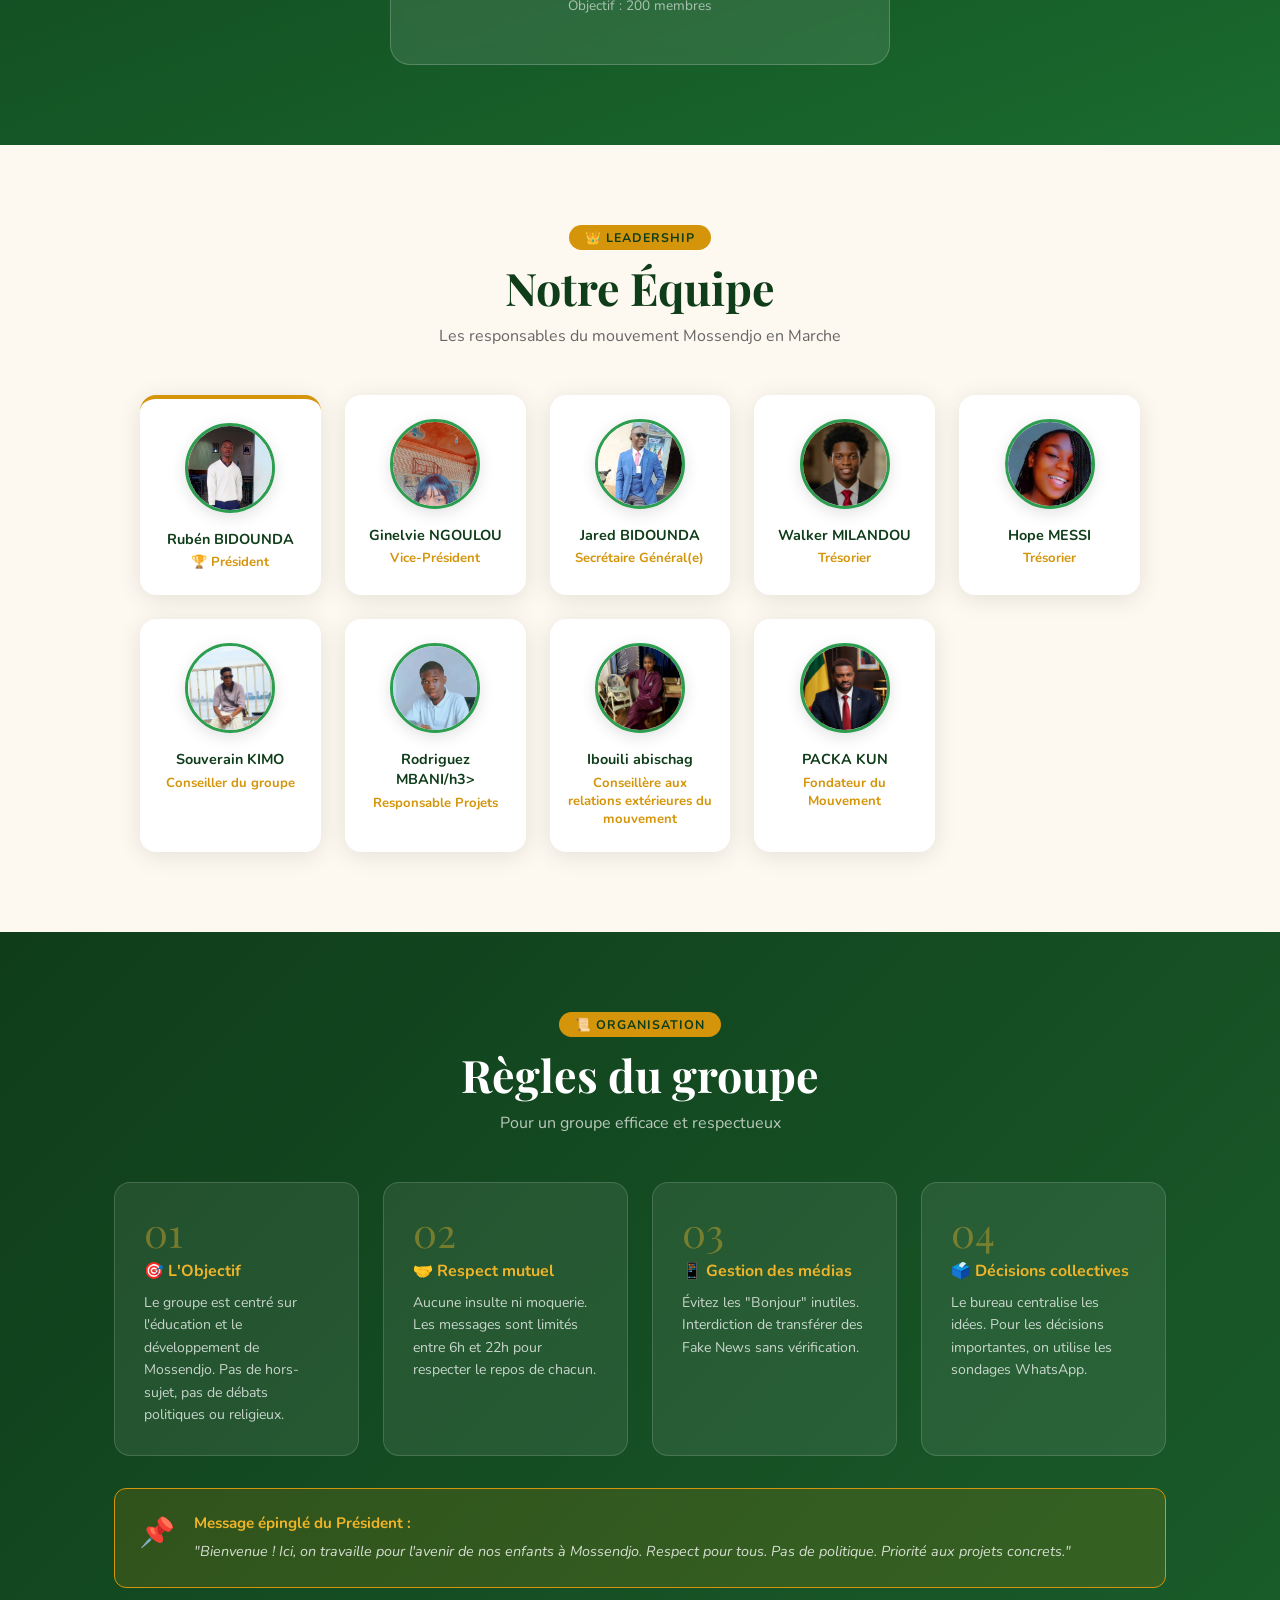
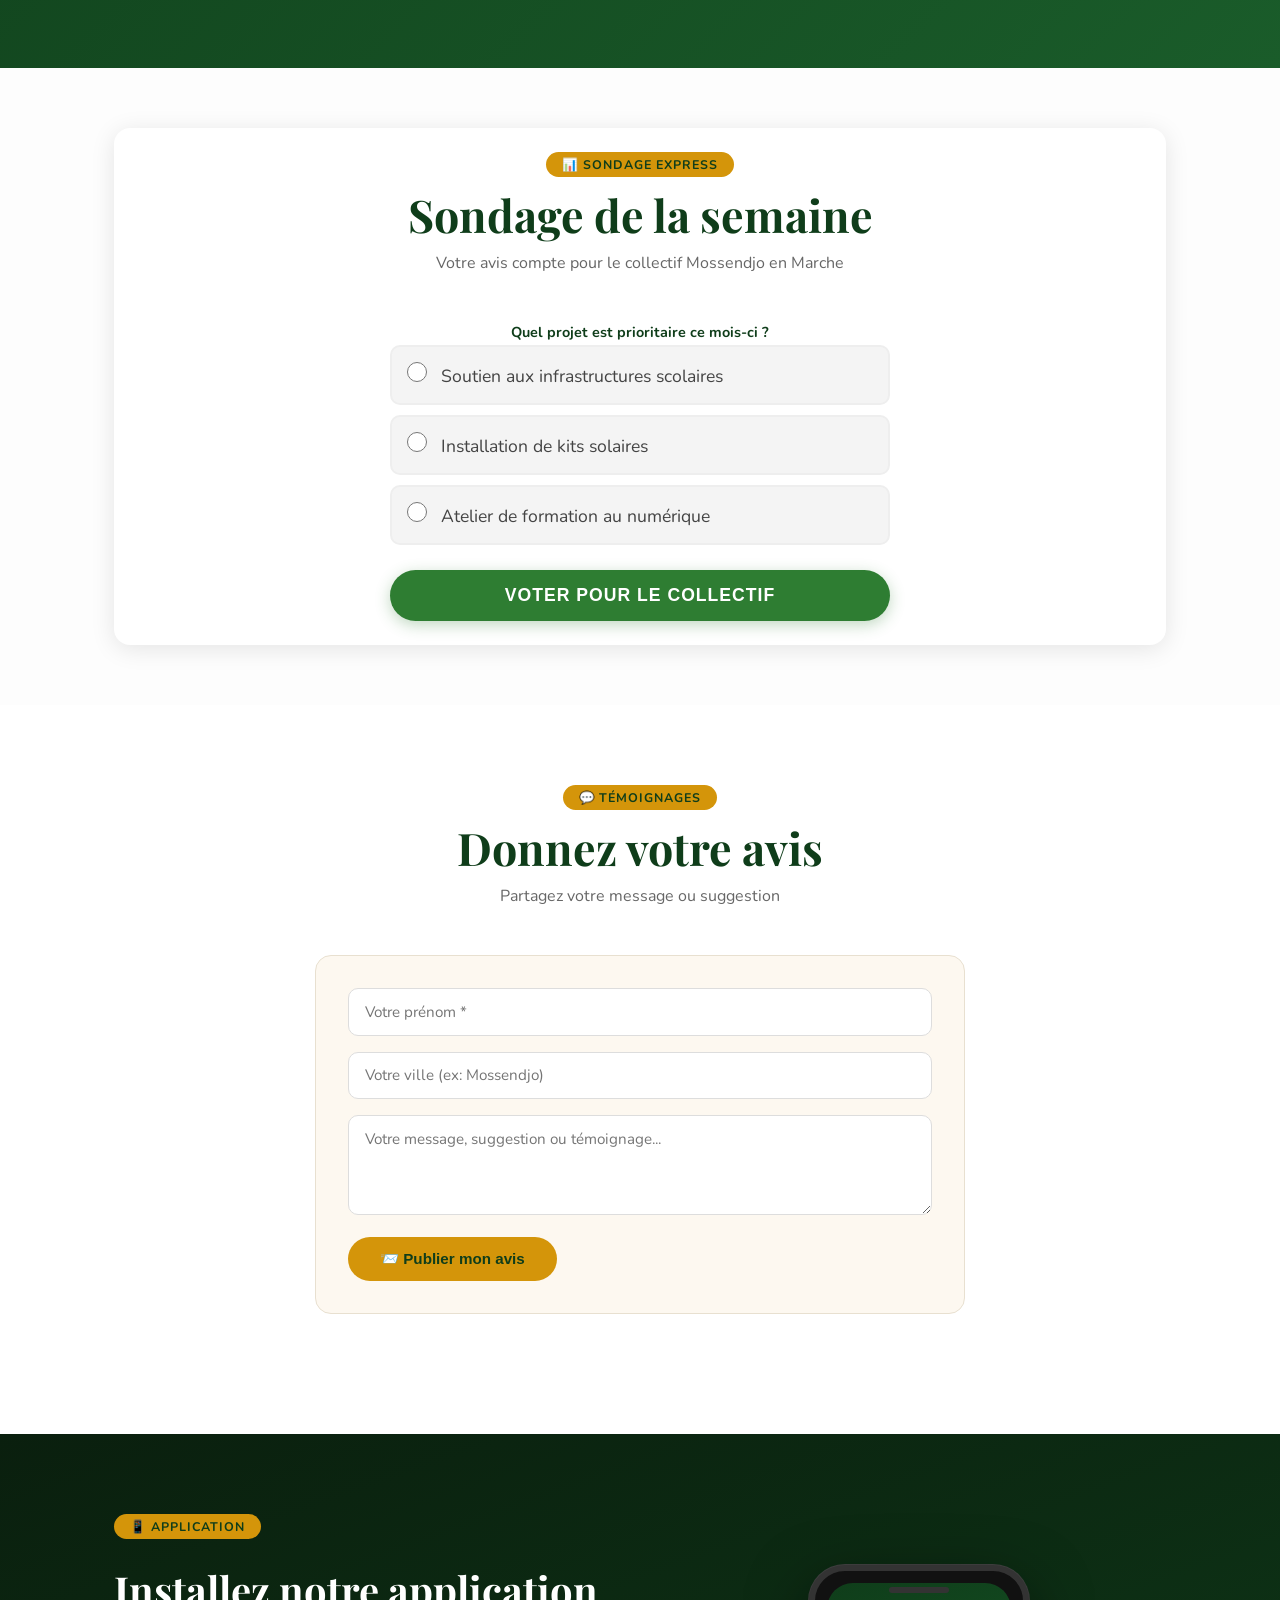
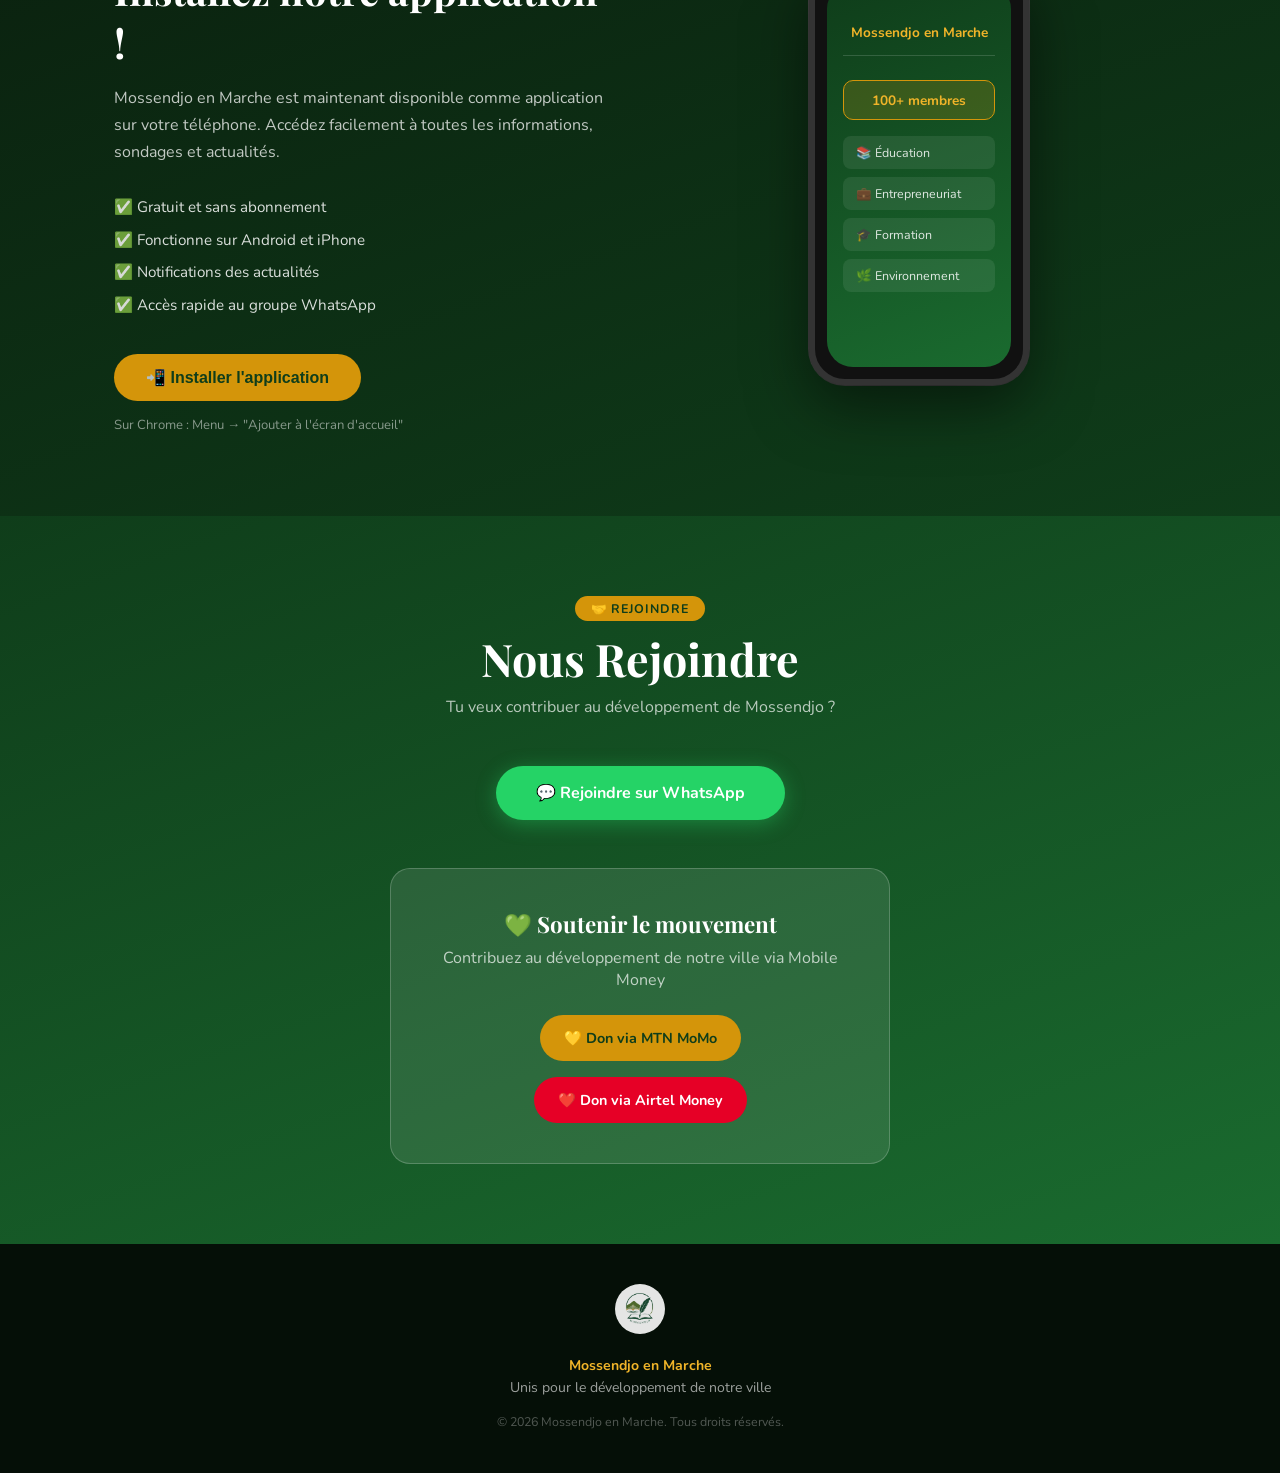
==== commit 1456abb8: "Mise à jour site + manifest PWA" ====
--- a/index.html
+++ b/index.html
@@ -15,7 +15,7 @@
     <!-- BARRE DE NAVIGATION -->
     <nav class="navbar" id="navbar">
         <div class="nav-logo">
-            <img src="logo.png" alt="Logo Mossendjo en Marche">
+            <img src="logo.png.png" alt="Logo Mossendjo en Marche">
             <span>Mossendjo en Marche</span>
         </div>
         <div class="nav-links">
@@ -411,7 +411,7 @@
     <!-- FOOTER -->
     <footer>
         <div class="footer-content">
-            <img src="logo.png" alt="Logo" class="footer-logo">
+            <img src="logo.png.png" alt="Logo" class="footer-logo">
             <p><strong>Mossendjo en Marche</strong></p>
             <p>Unis pour le développement de notre ville</p>
             <p class="footer-copy">© 2026 Mossendjo en Marche. Tous droits réservés.</p>
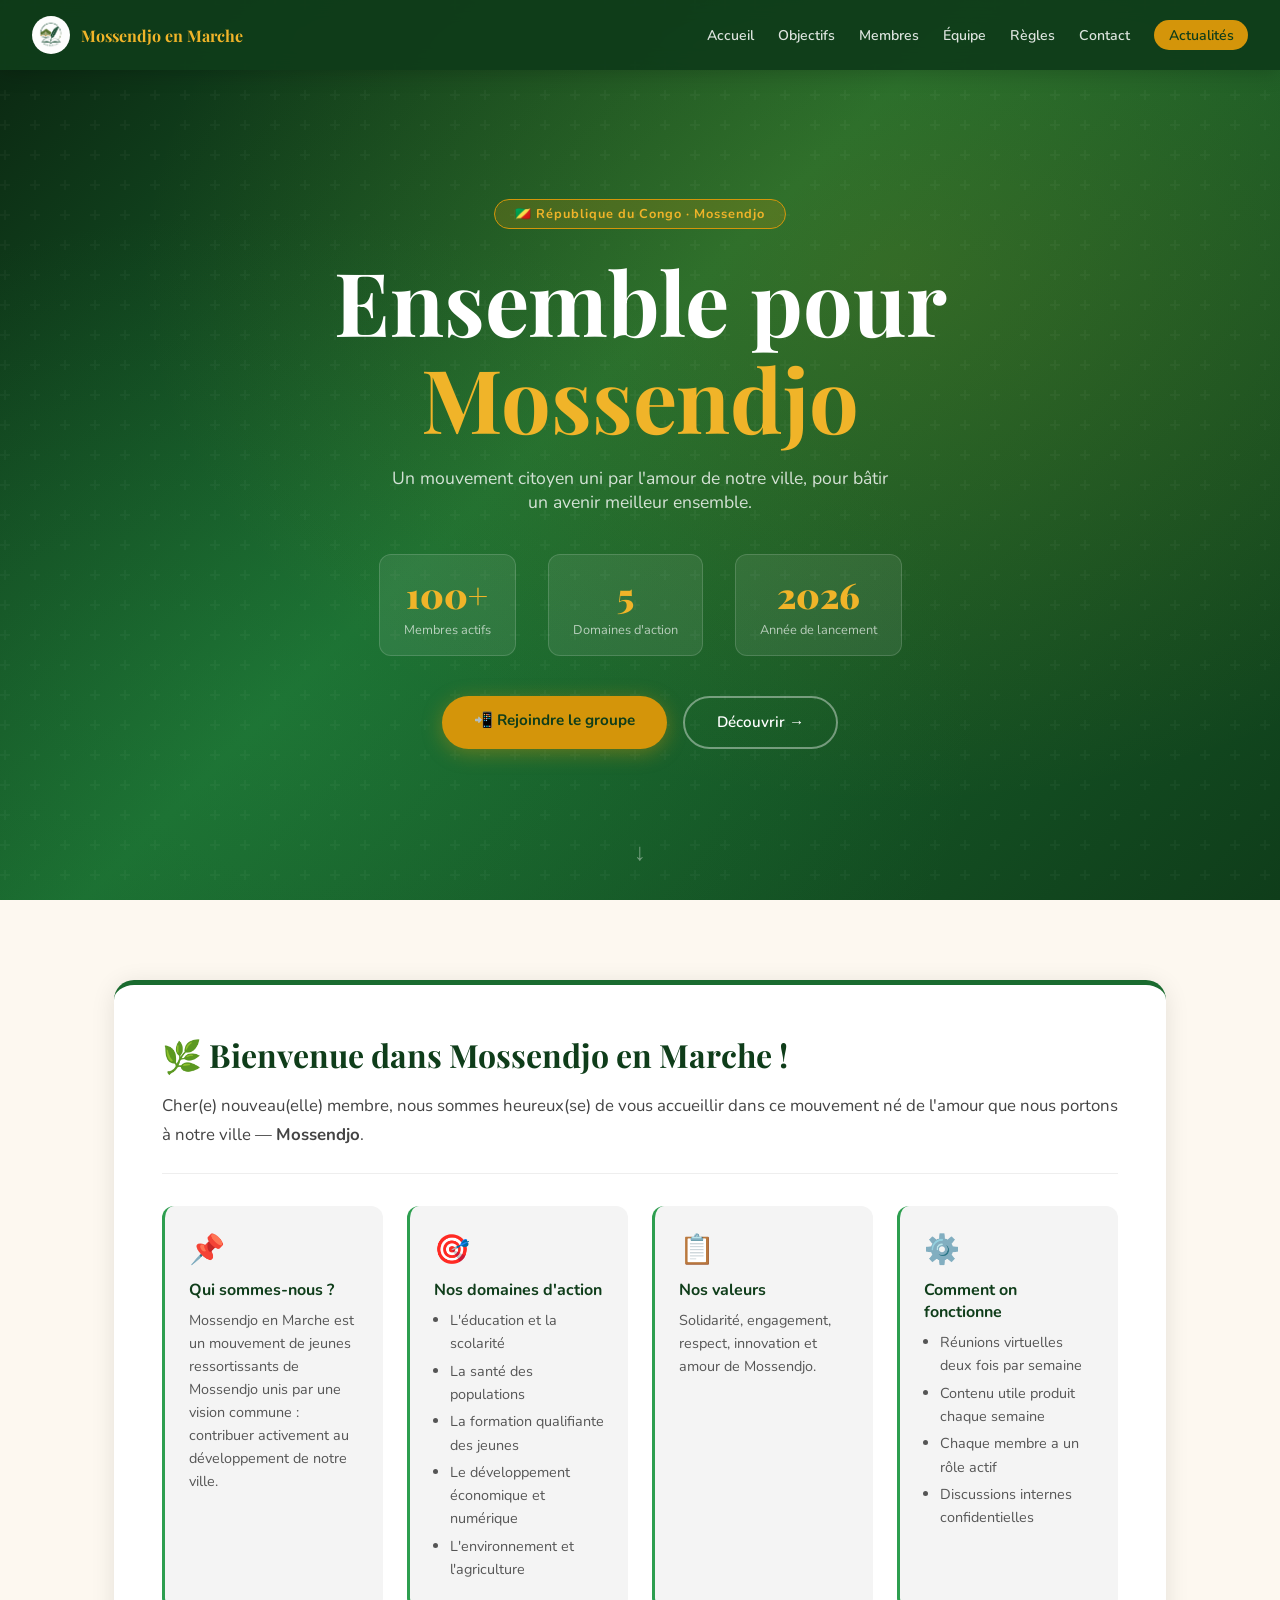
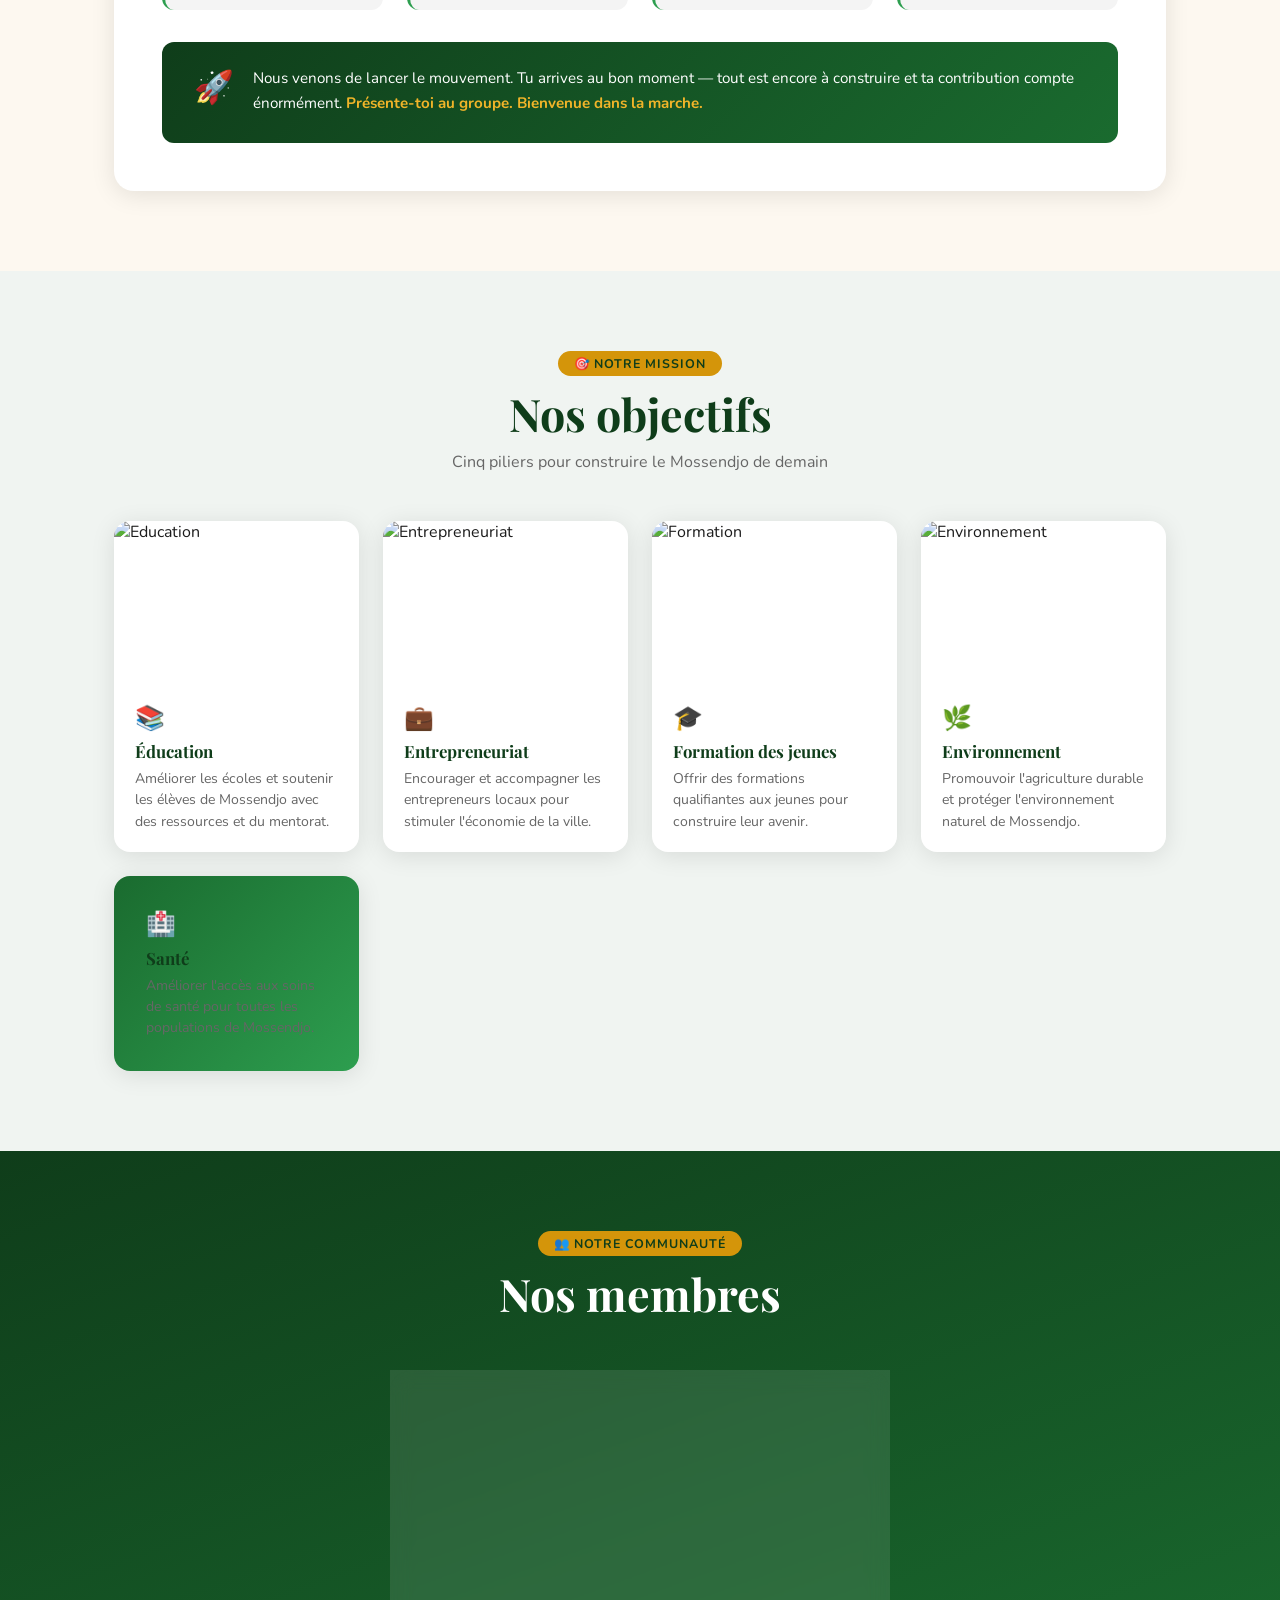
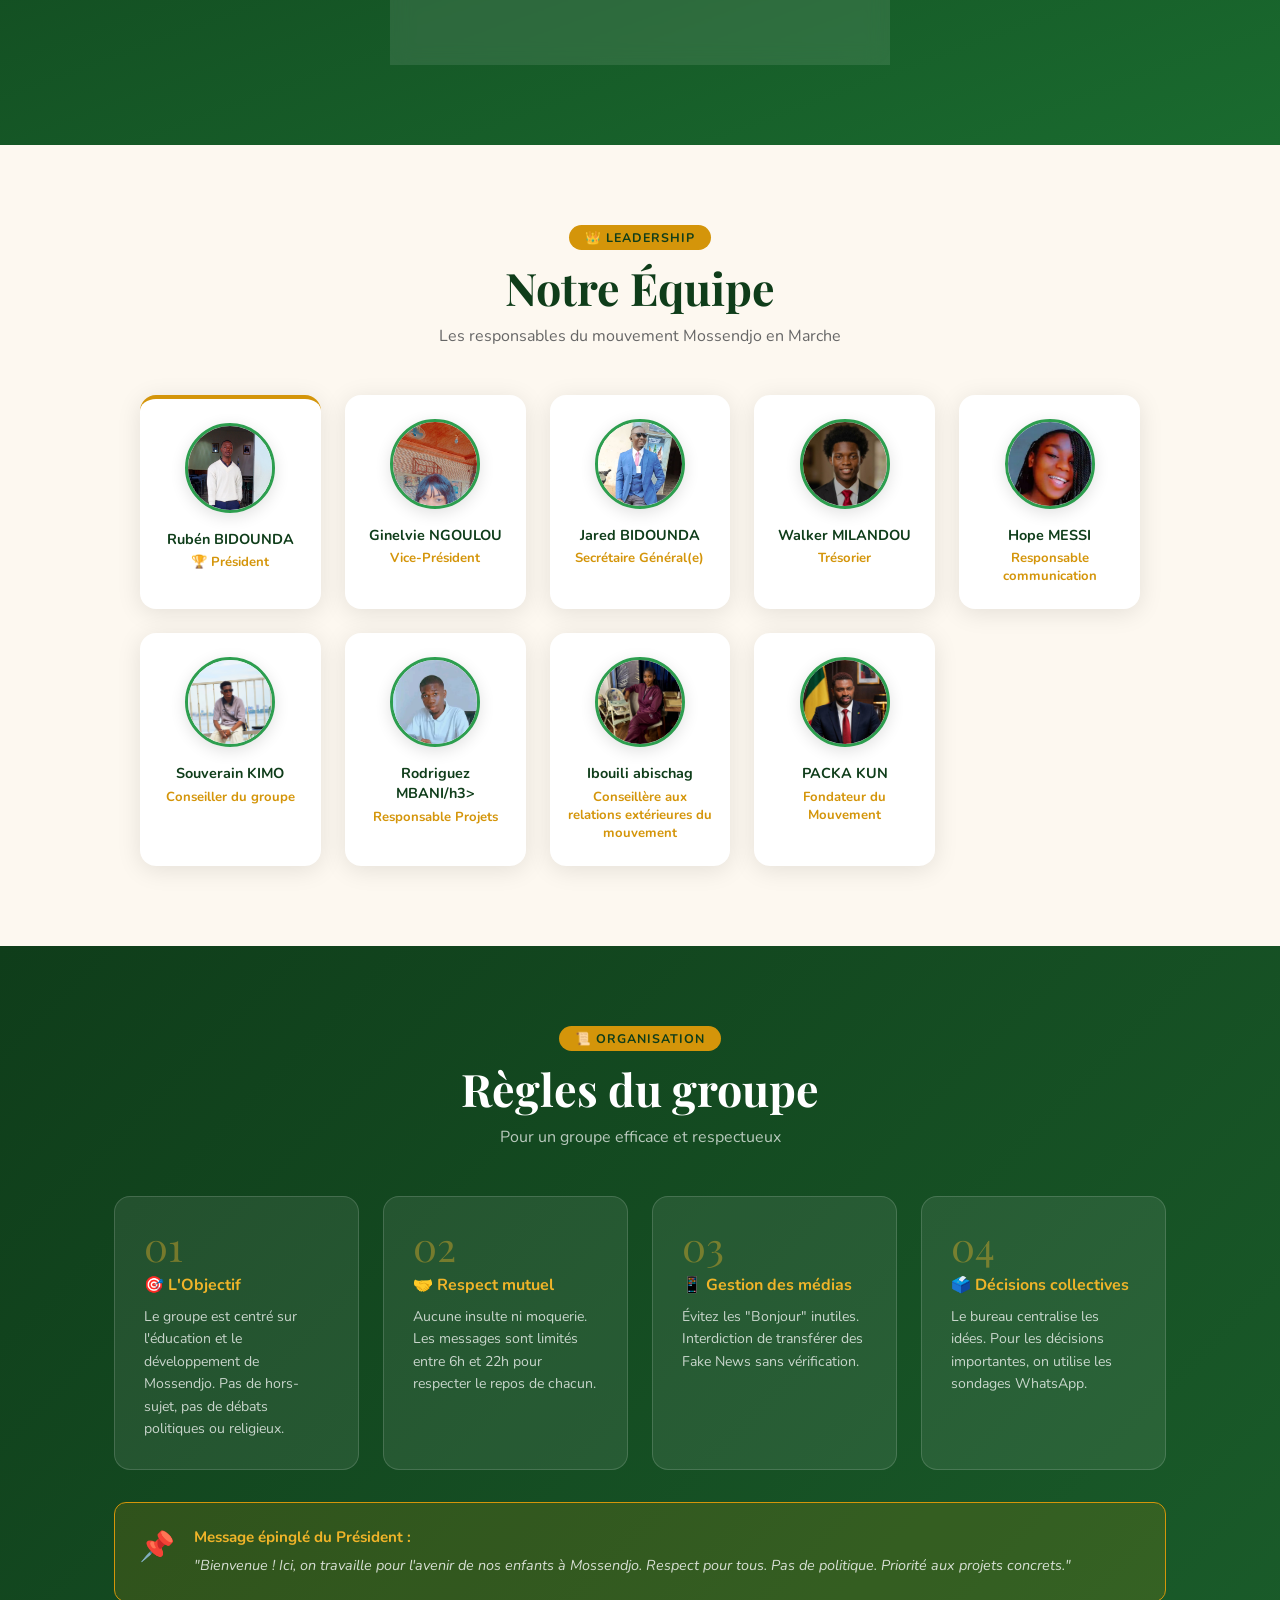
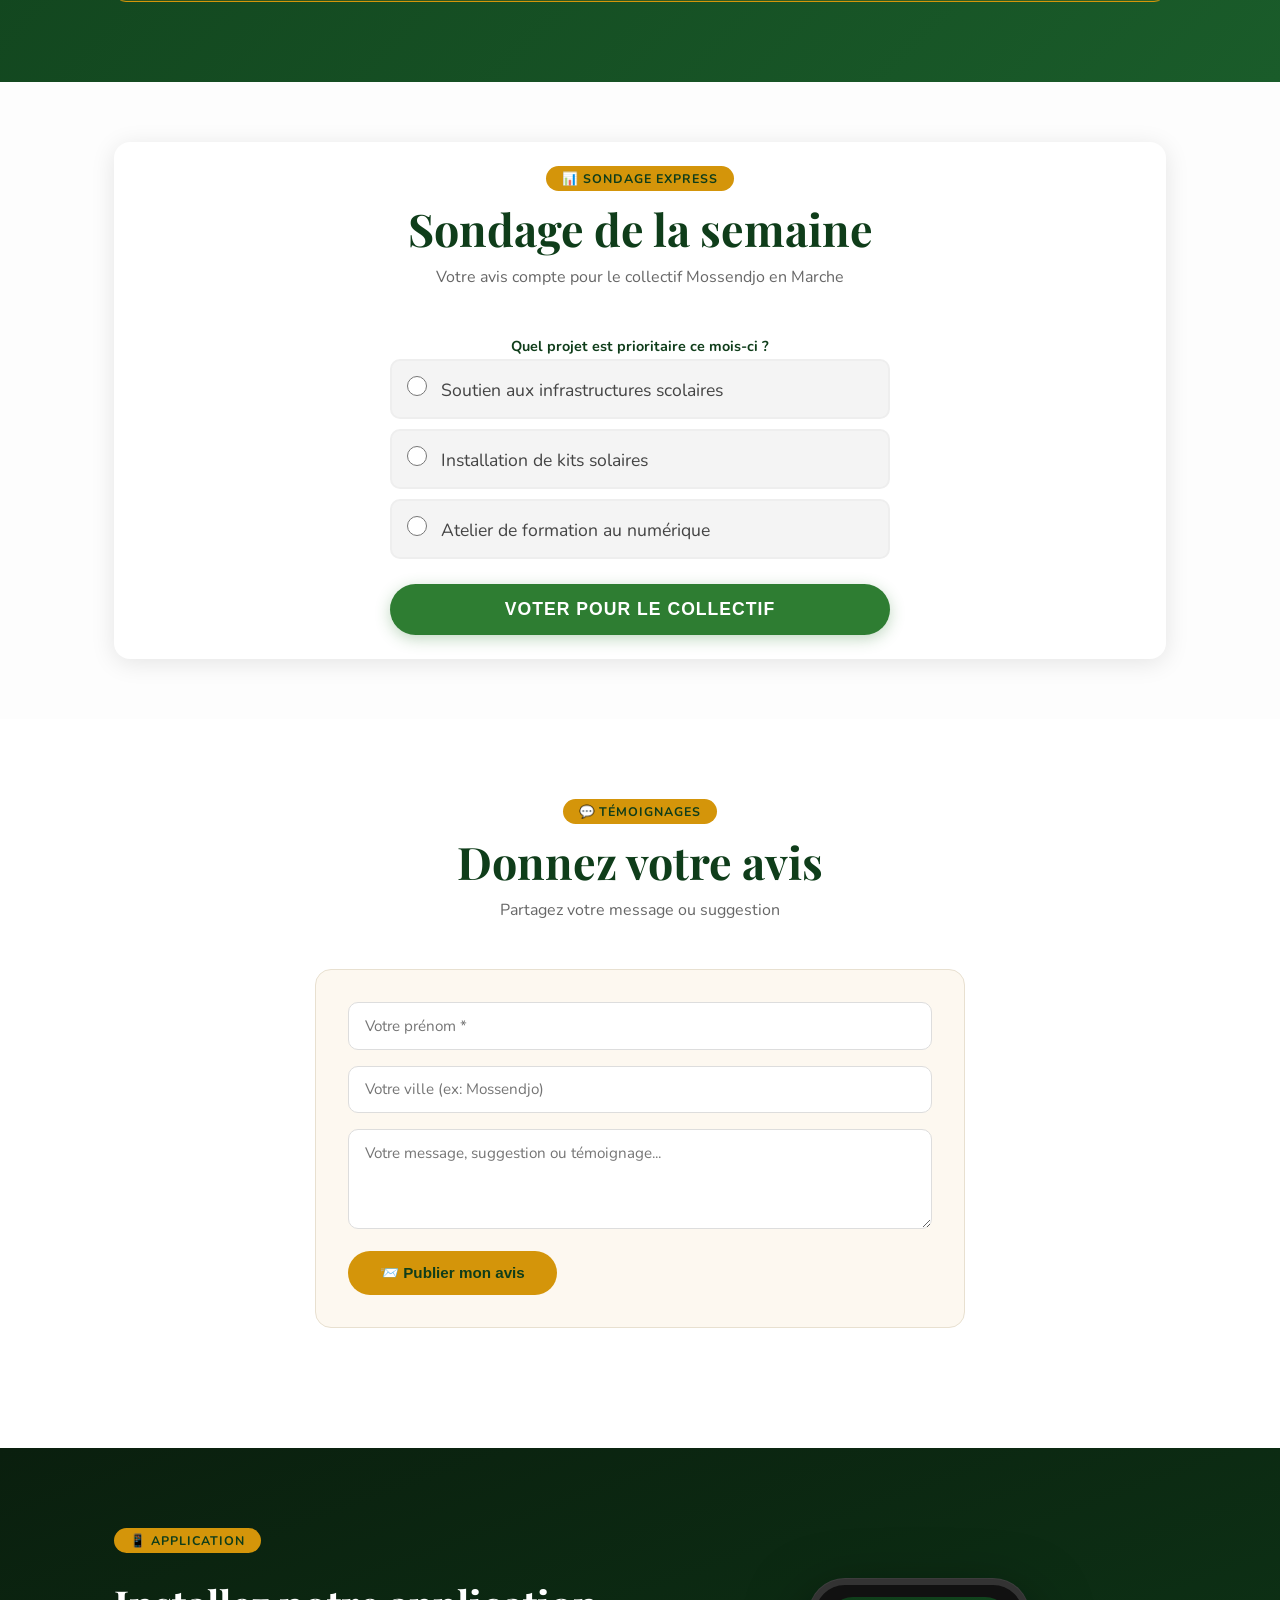
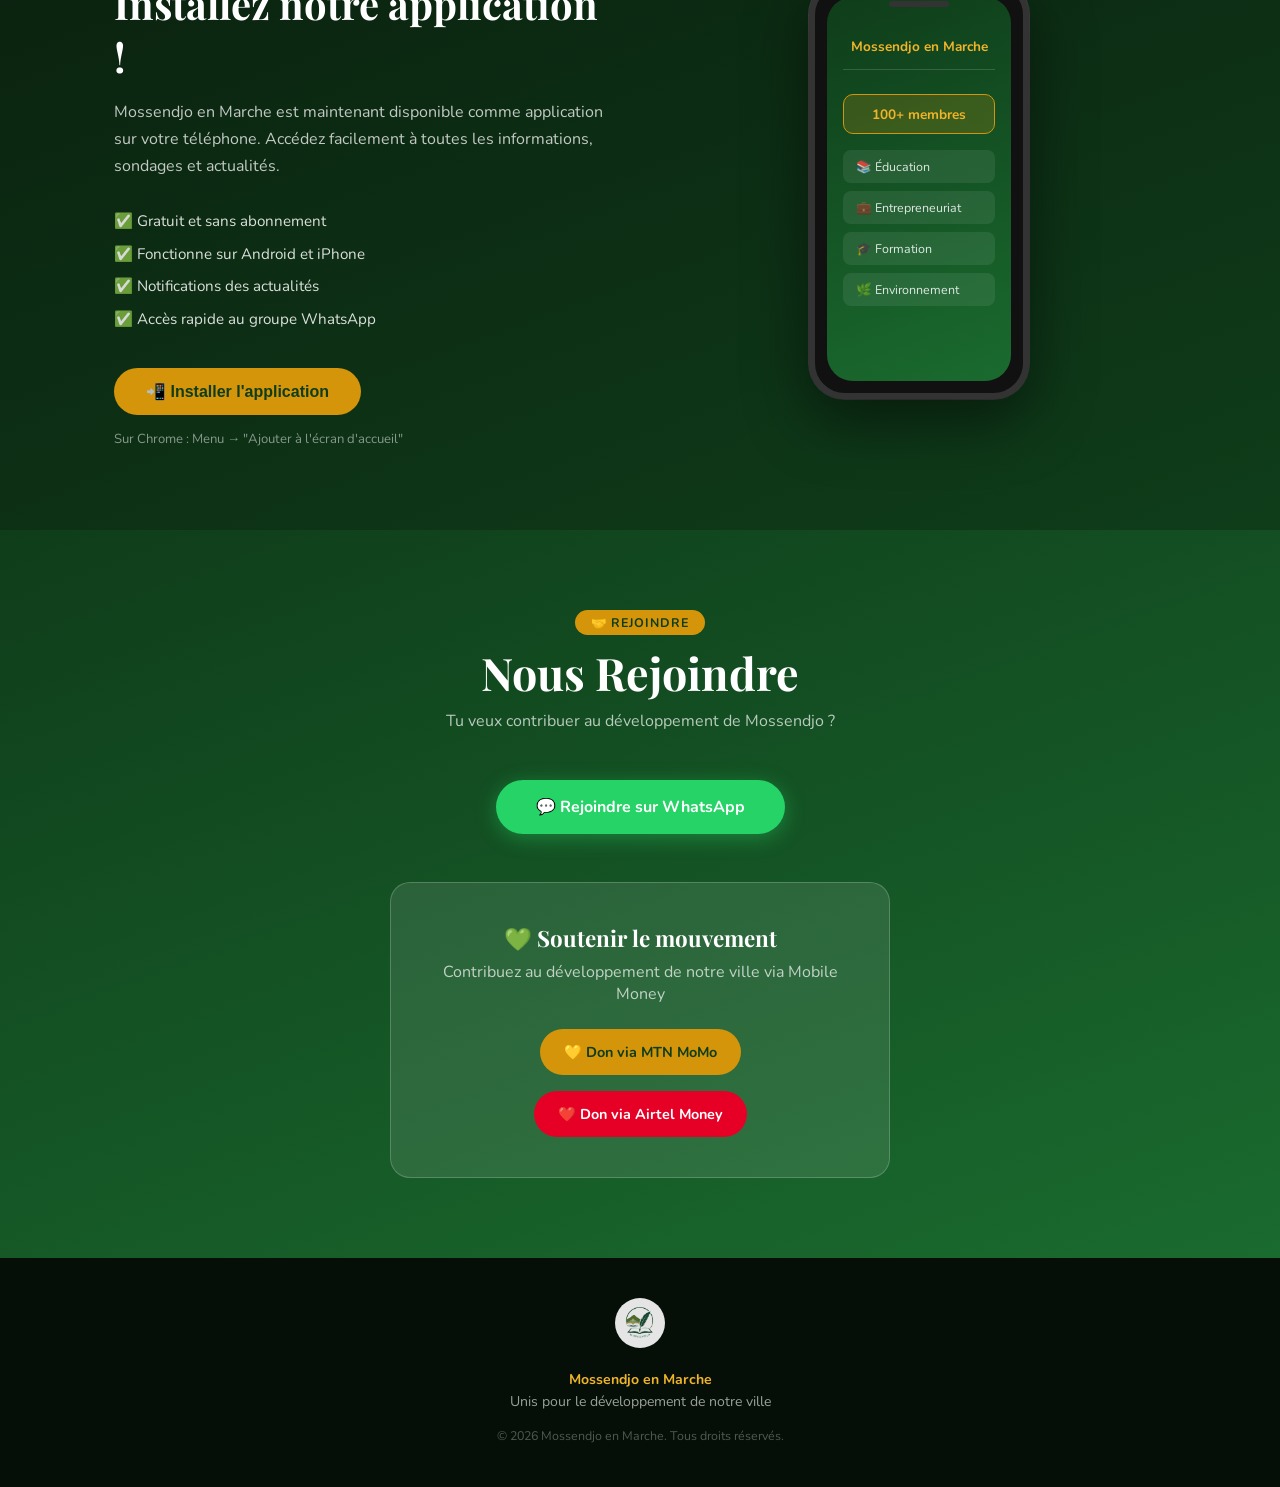
==== commit 4a763b81: "Correction équipe" ====
--- a/index.html
+++ b/index.html
@@ -220,7 +220,7 @@
                         <img src="IMG-20260510-WA0218.jpg" alt="Responsable communication">
                     </div>
                     <h3>Hope MESSI</h3>
-                    <p class="role">Trésorier</p>
+                    <p class="role">Responsable communication</p>
                 </div>
                 <div class="membre-carte">
                     <div class="membre-photo">
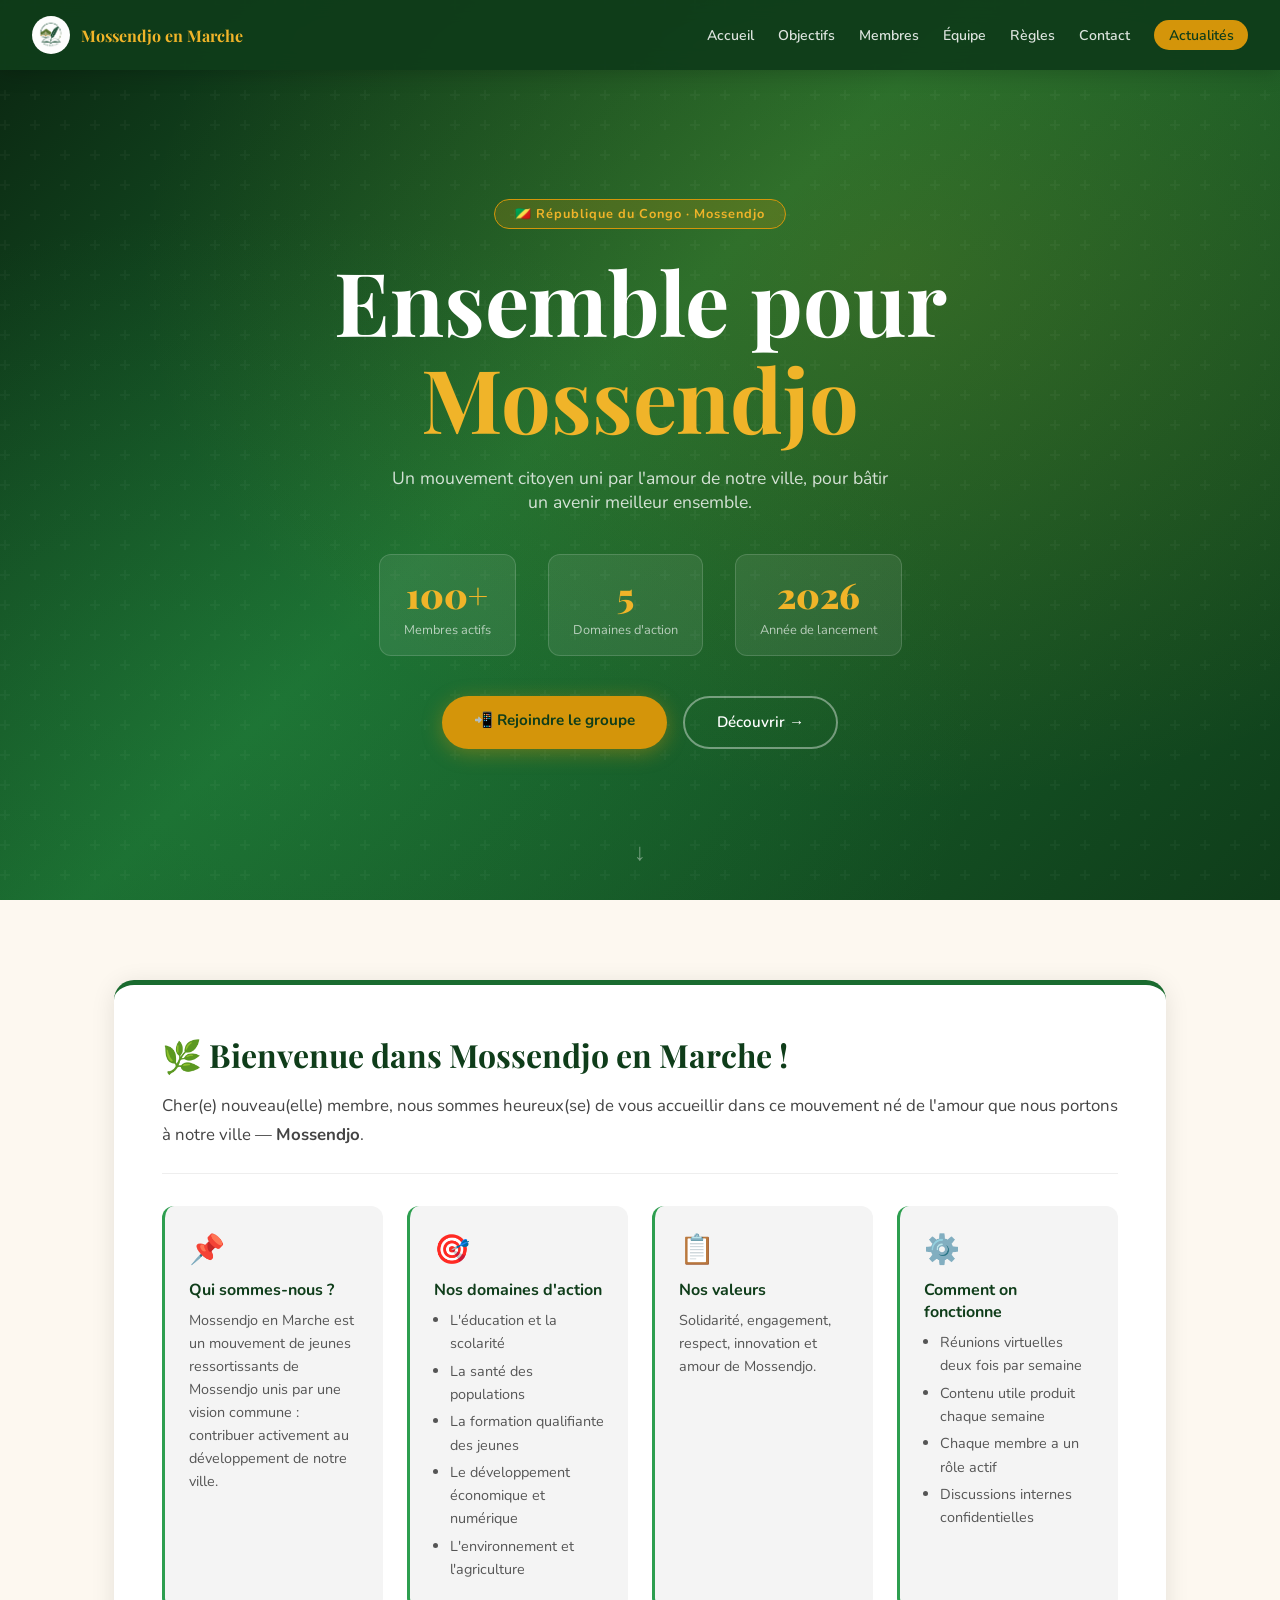
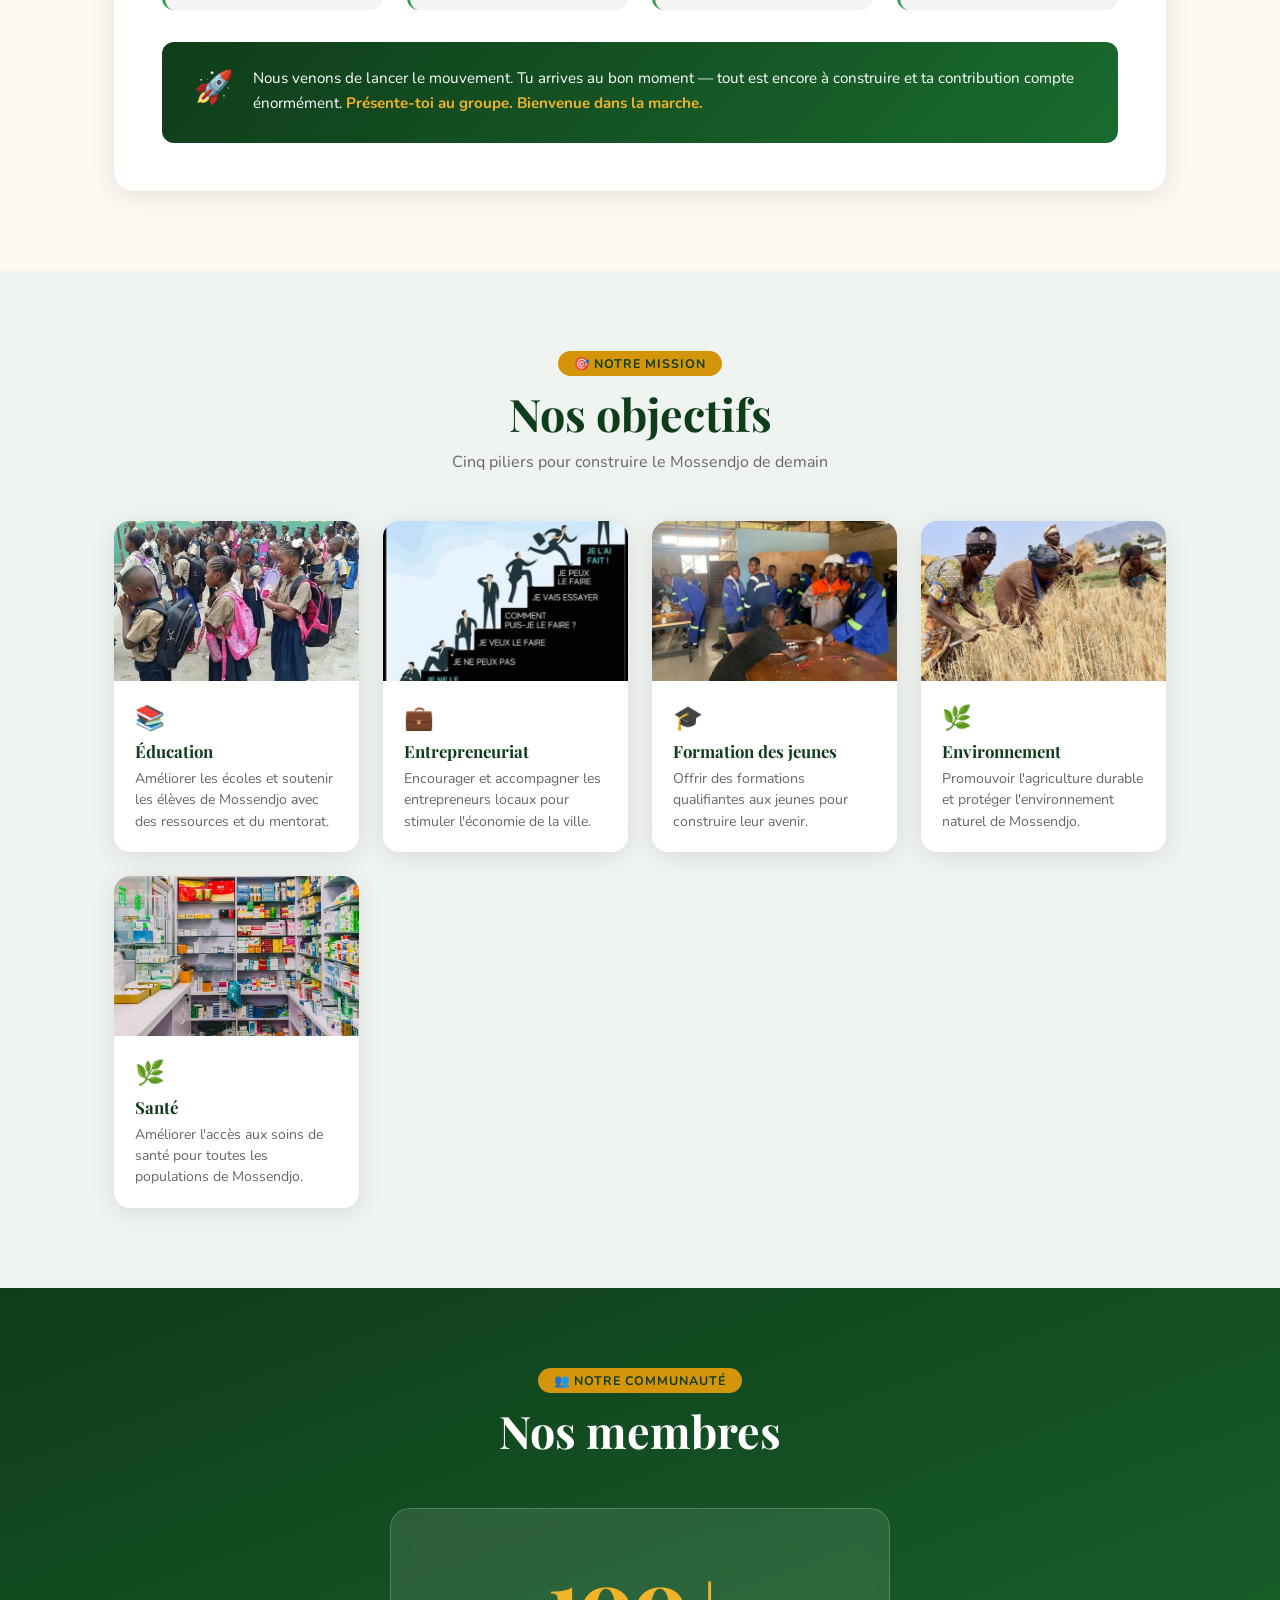
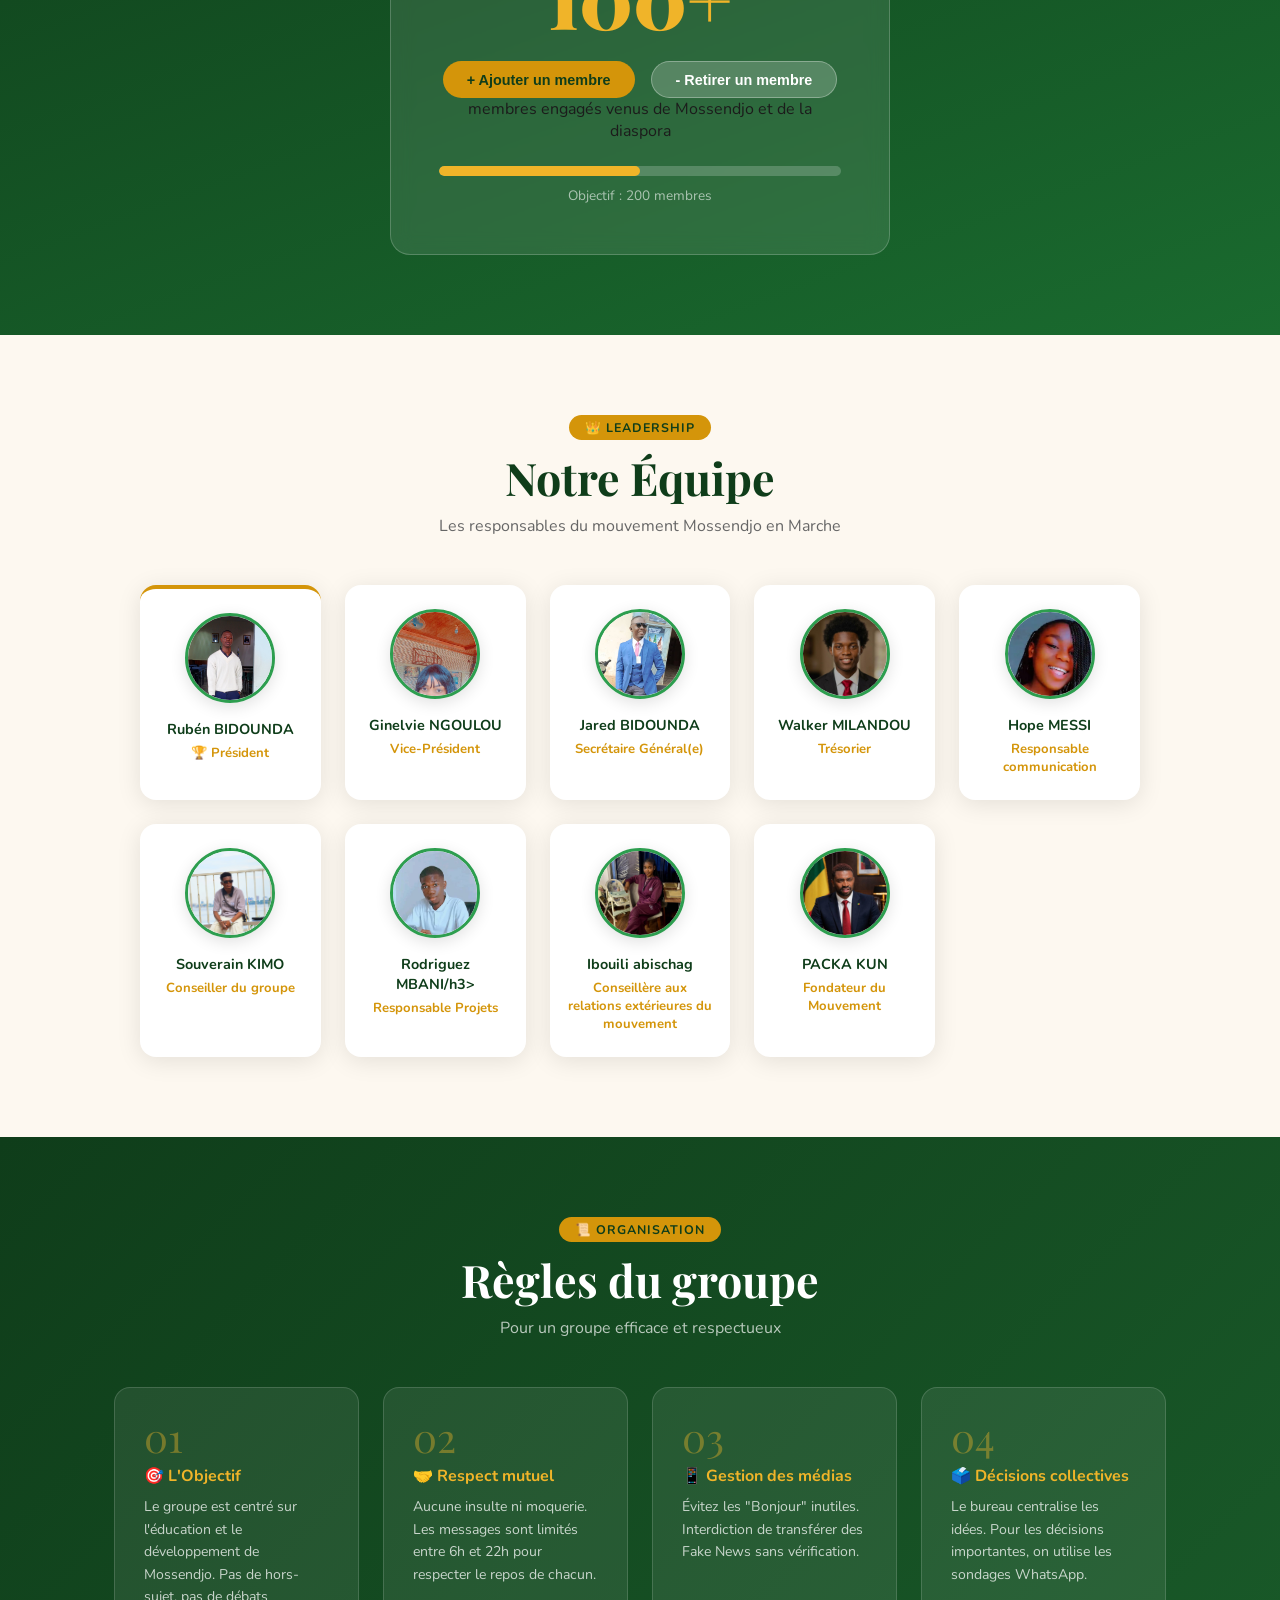
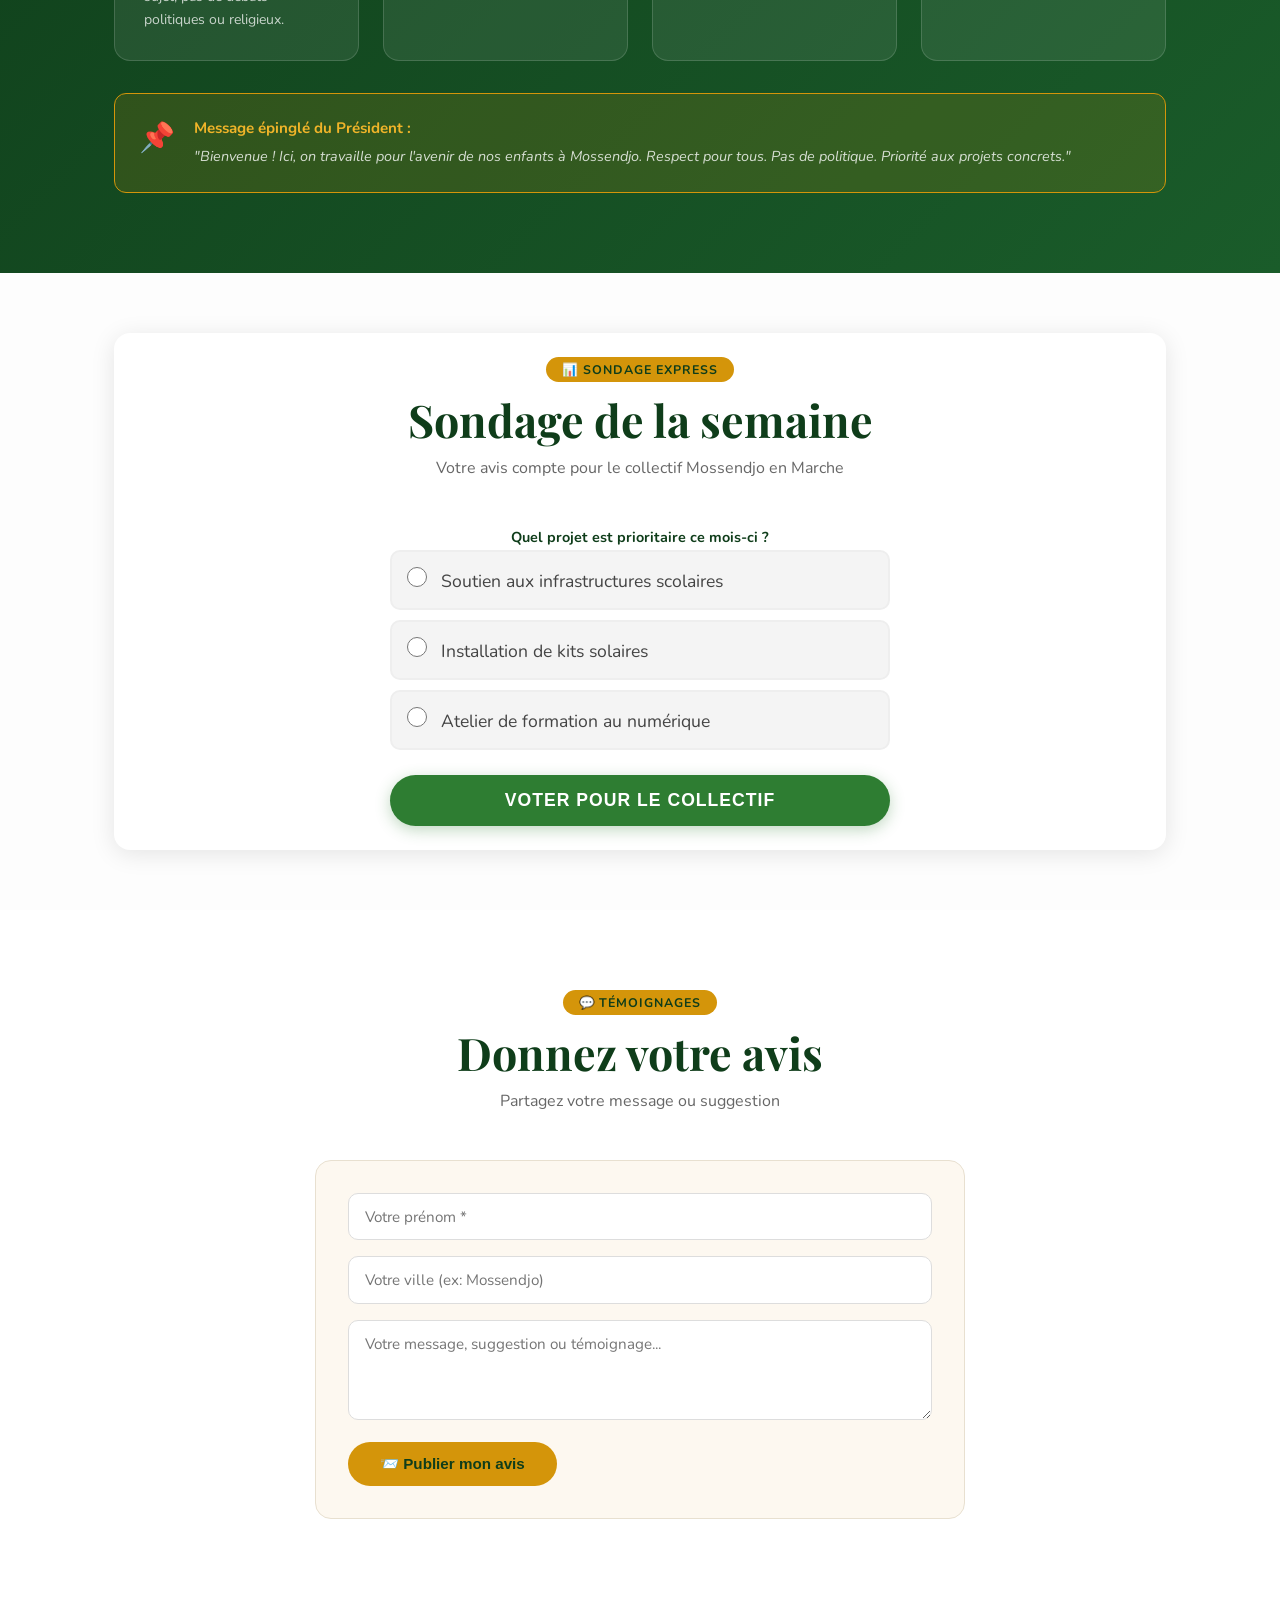
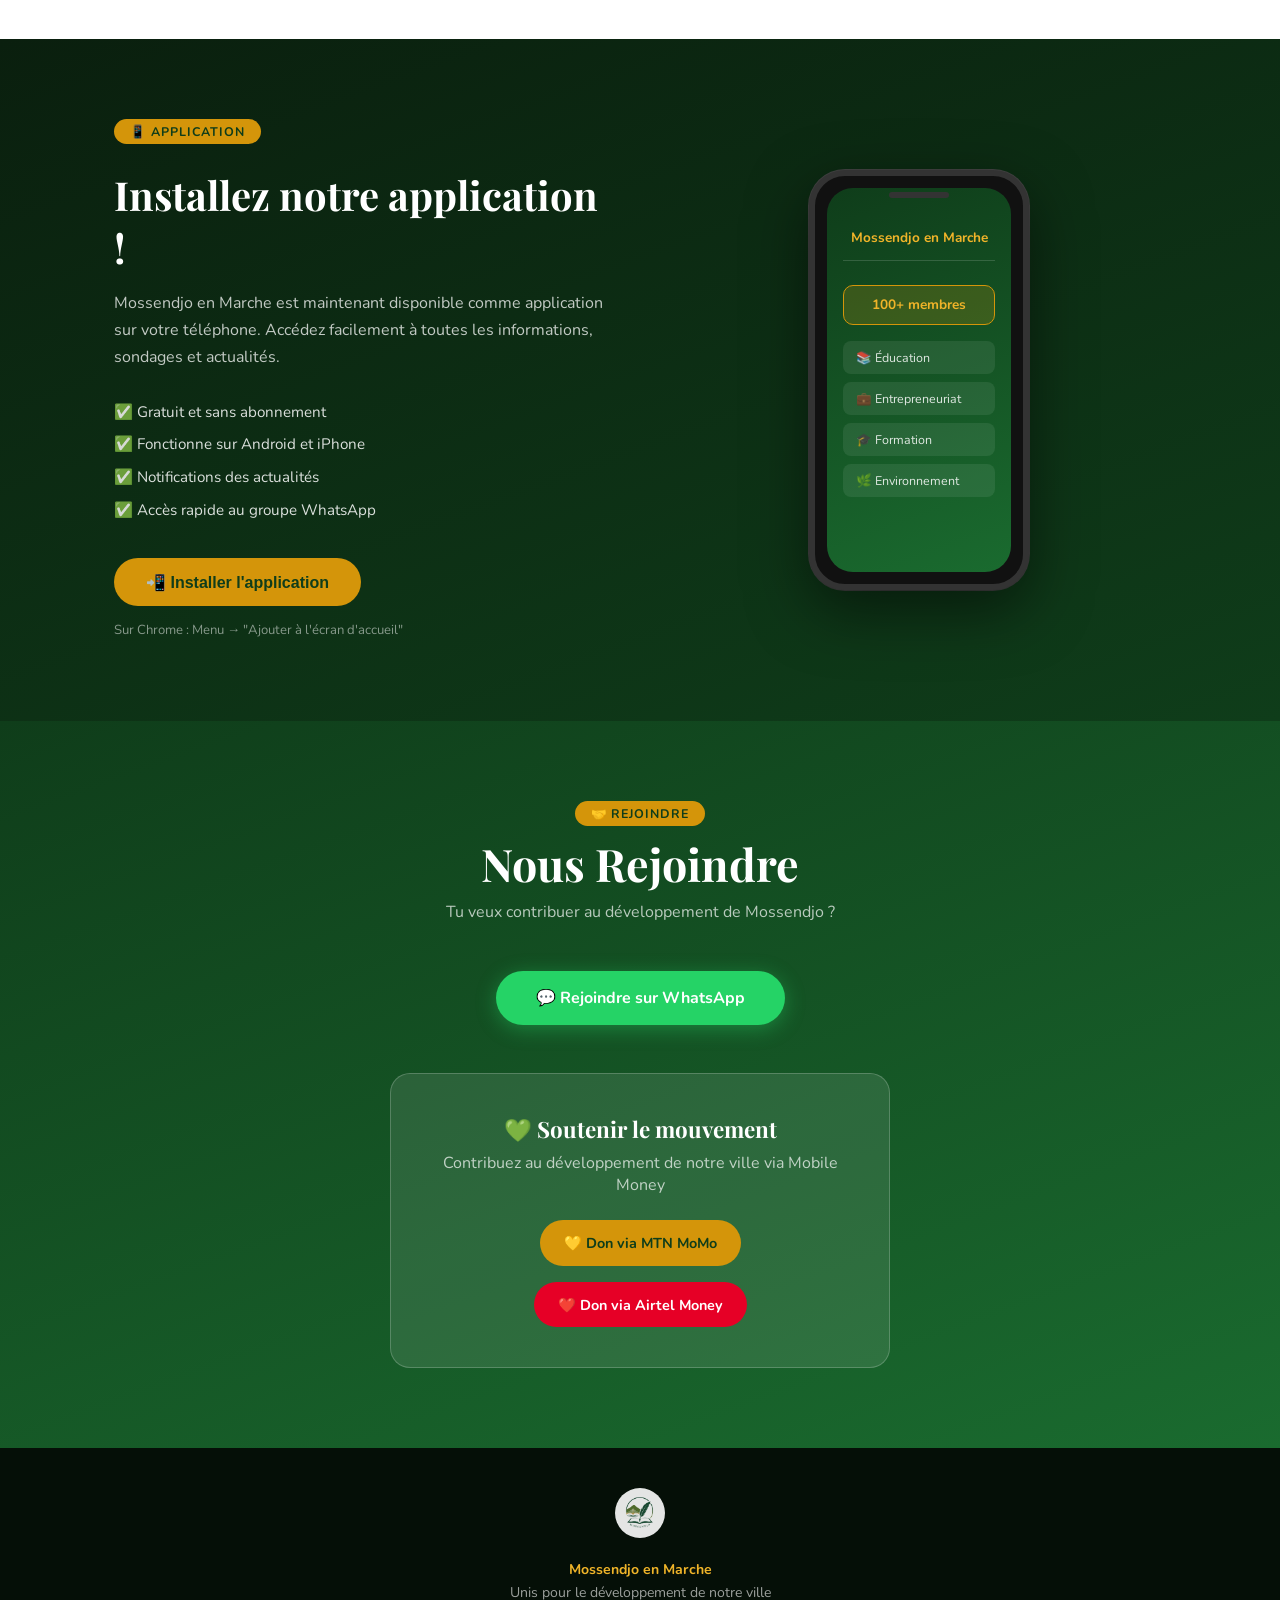
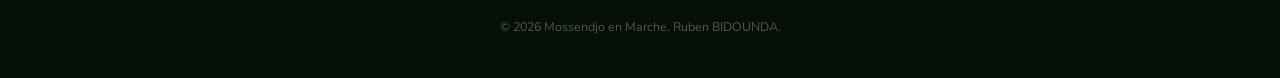
==== commit 771184b1: "Correction équipe" ====
--- a/index.html
+++ b/index.html
@@ -118,7 +118,7 @@
             </div>
             <div class="cartes-grid">
                 <div class="carte">
-                    <img src="postQueueImg_18.jpg" alt="Education">
+                    <img src="image/postQueueImg_18.jpg" alt="Education">
                     <div class="carte-body">
                         <div class="carte-icon">📚</div>
                         <h3>Éducation</h3>
@@ -126,7 +126,7 @@
                     </div>
                 </div>
                 <div class="carte">
-                    <img src="Screenshot_20260510-125034.jpg" alt="Entrepreneuriat">
+                    <img src="image/Screenshot_20260510-125034.jpg" alt="Entrepreneuriat">
                     <div class="carte-body">
                         <div class="carte-icon">💼</div>
                         <h3>Entrepreneuriat</h3>
@@ -134,7 +134,7 @@
                     </div>
                 </div>
                 <div class="carte">
-                    <img src="Screenshot_20260510-125204~2.jpg" alt="Formation">
+                    <img src="image/Screenshot_20260510-125204~2.jpg" alt="Formation">
                     <div class="carte-body">
                         <div class="carte-icon">🎓</div>
                         <h3>Formation des jeunes</h3>
@@ -142,18 +142,20 @@
                     </div>
                 </div>
                 <div class="carte">
-                    <img src="Revival-of-Wheat-Farming-in-Lubero-2.jpg" alt="Environnement">
+                    <img src="image/Revival-of-Wheat-Farming-in-Lubero-2.jpg" alt="Environnement">
                     <div class="carte-body">
                         <div class="carte-icon">🌿</div>
                         <h3>Environnement</h3>
                         <p>Promouvoir l'agriculture durable et protéger l'environnement naturel de Mossendjo.</p>
                     </div>
                 </div>
-                <div class="carte carte-sante">
+                <div class="carte">
+                    <img src="image/bd73007b82d214045dc764538b36dafa.jpg" alt="Santé">
                     <div class="carte-body">
-                        <div class="carte-icon">🏥</div>
+                        <div class="carte-icon">🌿</div>
                         <h3>Santé</h3>
                         <p>Améliorer l'accès aux soins de santé pour toutes les populations de Mossendjo.</p>
+                    </div>
                     </div>
                 </div>
             </div>
@@ -169,6 +171,10 @@
             </div>
             <div class="compteur-box">
                 <div class="grand-compteur" id="compteur-main">100</div>
+                <div class="admin-compteur">
+    <button onclick="ajouterMembre()" class="btn-plus">+ Ajouter un membre</button>
+    <button onclick="retirerMembre()" class="btn-moins">- Retirer un membre</button>
+</div
                 <p>membres engagés venus de Mossendjo et de la diaspora</p>
                 <div class="compteur-barre">
                     <div class="barre-progress" id="barre"></div>
@@ -414,7 +420,7 @@
             <img src="logo.png.png" alt="Logo" class="footer-logo">
             <p><strong>Mossendjo en Marche</strong></p>
             <p>Unis pour le développement de notre ville</p>
-            <p class="footer-copy">© 2026 Mossendjo en Marche. Tous droits réservés.</p>
+            <p class="footer-copy">© 2026 Mossendjo en Marche. Ruben BIDOUNDA.</p>
         </div>
     </footer>
 
@@ -477,6 +483,23 @@
             document.getElementById('message').value = '';
             afficherAvis();
         }
+        // ── COMPTEUR MEMBRES ──
+let nbMembres = parseInt(localStorage.getItem('membres') || '100');
+document.getElementById('compteur-main').textContent = nbMembres + '+';
+
+function ajouterMembre() {
+    nbMembres++;
+    localStorage.setItem('membres', nbMembres);
+    document.getElementById('compteur-main').textContent = nbMembres + '+';
+    document.getElementById('compteur-hero').textContent = nbMembres + '+';
+}
+
+function retirerMembre() {
+    if (nbMembres > 0) nbMembres--;
+    localStorage.setItem('membres', nbMembres);
+    document.getElementById('compteur-main').textContent = nbMembres + '+';
+    document.getElementById('compteur-hero').textContent = nbMembres + '+';
+}
 
         function afficherAvis() {
             const avis = JSON.parse(localStorage.getItem('avis') || '[]');
@@ -564,5 +587,6 @@
 }
 </script>
 
+
 </body>
 </html>
--- a/style.css
+++ b/style.css
@@ -1086,4 +1086,38 @@
     background-color: #9e9e9e;
     cursor: not-allowed;
     transform: none;
+}
+.admin-compteur {
+    display: flex;
+    gap: 1rem;
+    justify-content: center;
+    margin-top: 1.5rem;
+}
+
+.btn-plus {
+    background: var(--or);
+    color: var(--vert-fonce);
+    padding: 0.6rem 1.5rem;
+    border: none;
+    border-radius: 30px;
+    font-weight: 700;
+    cursor: pointer;
+    font-size: 0.9rem;
+    transition: transform 0.2s;
+}
+
+.btn-moins {
+    background: rgba(255,255,255,0.2);
+    color: var(--blanc);
+    padding: 0.6rem 1.5rem;
+    border: 1px solid rgba(255,255,255,0.3);
+    border-radius: 30px;
+    font-weight: 700;
+    cursor: pointer;
+    font-size: 0.9rem;
+    transition: transform 0.2s;
+}
+
+.btn-plus:hover, .btn-moins:hover {
+    transform: translateY(-2px);
 }
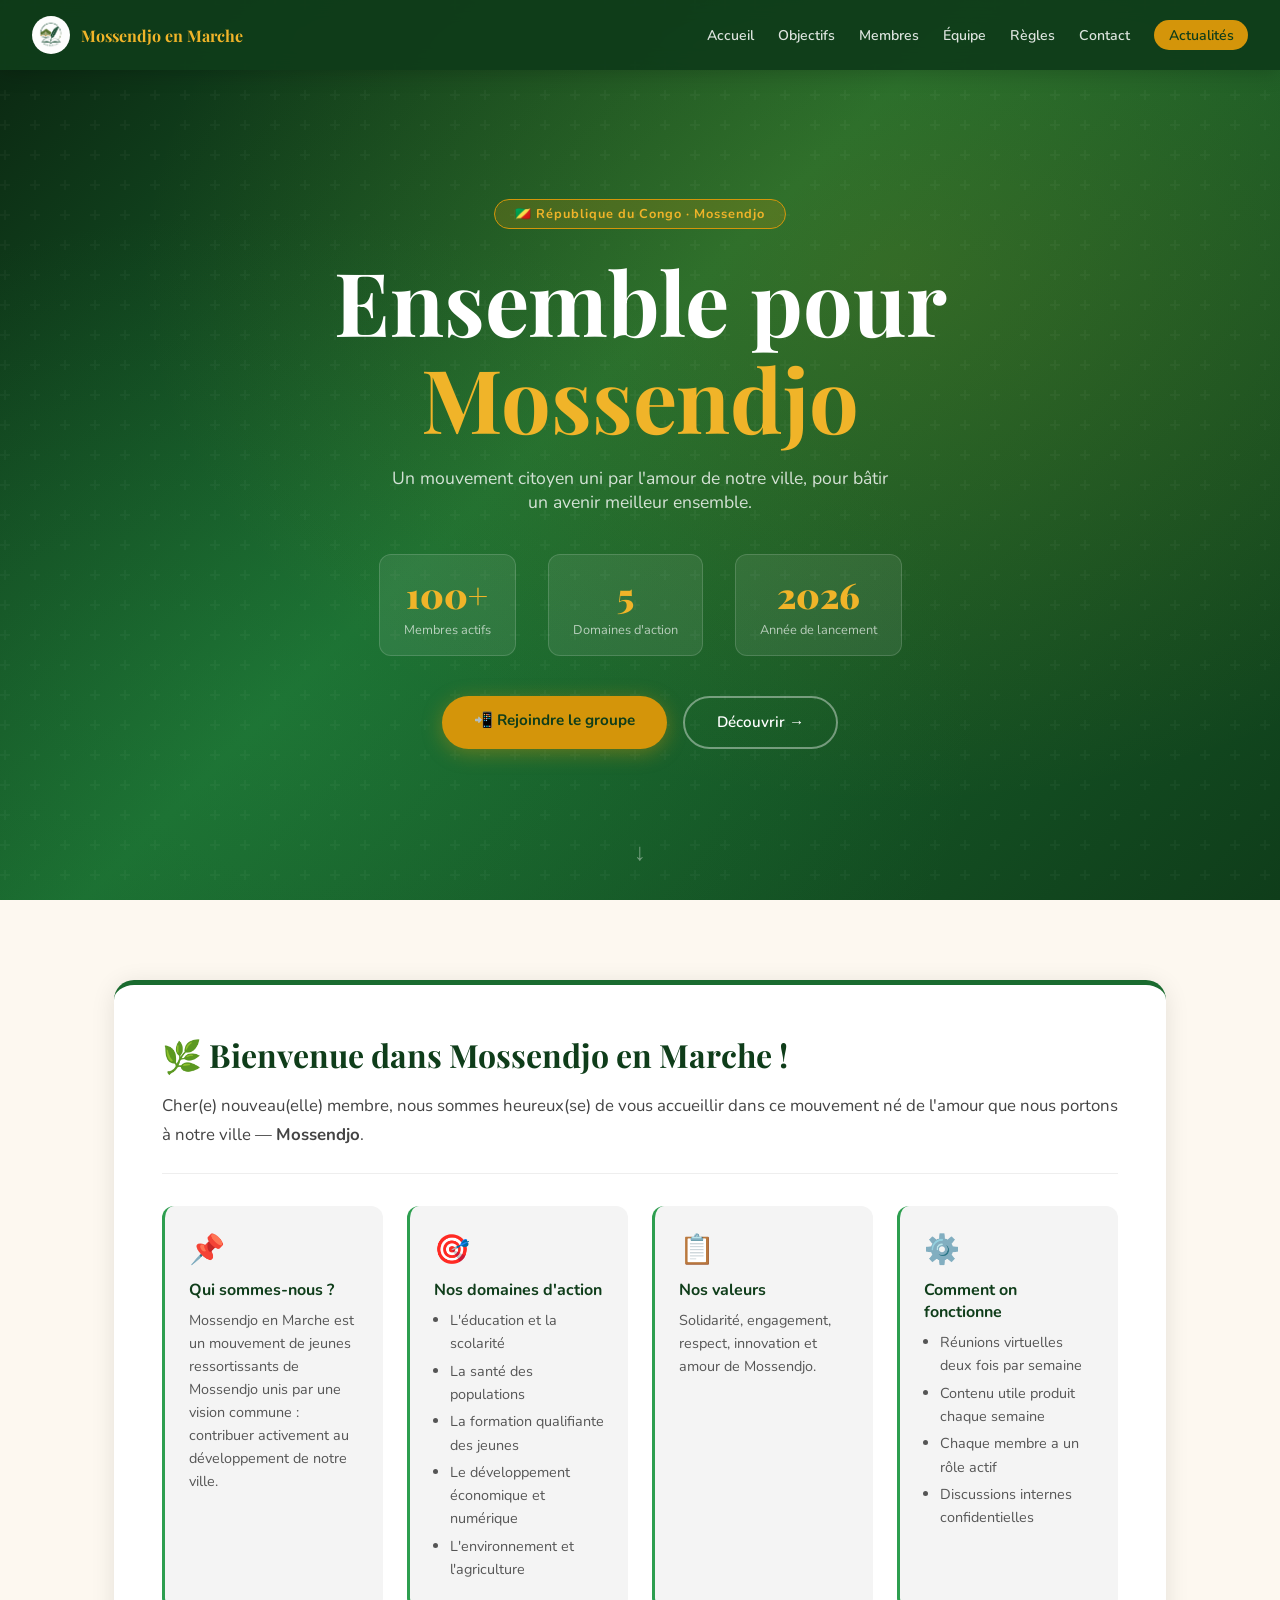
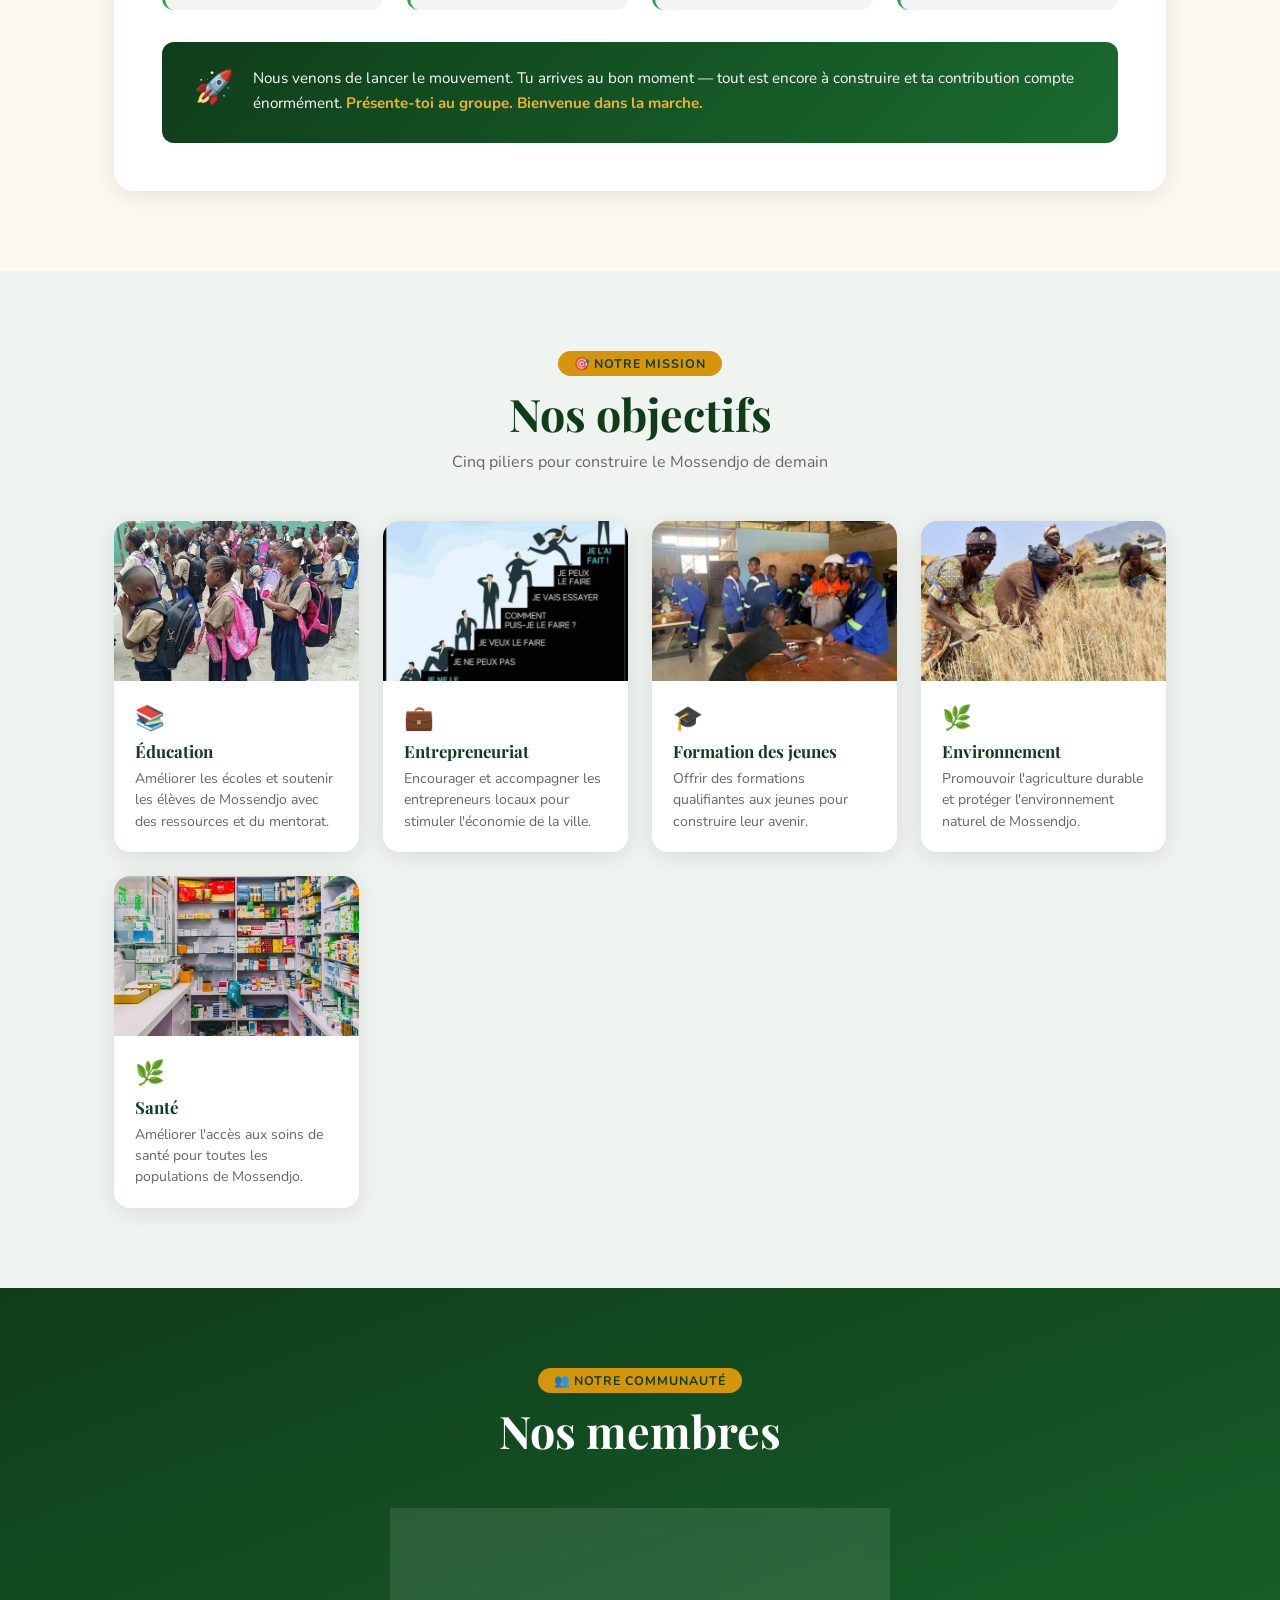
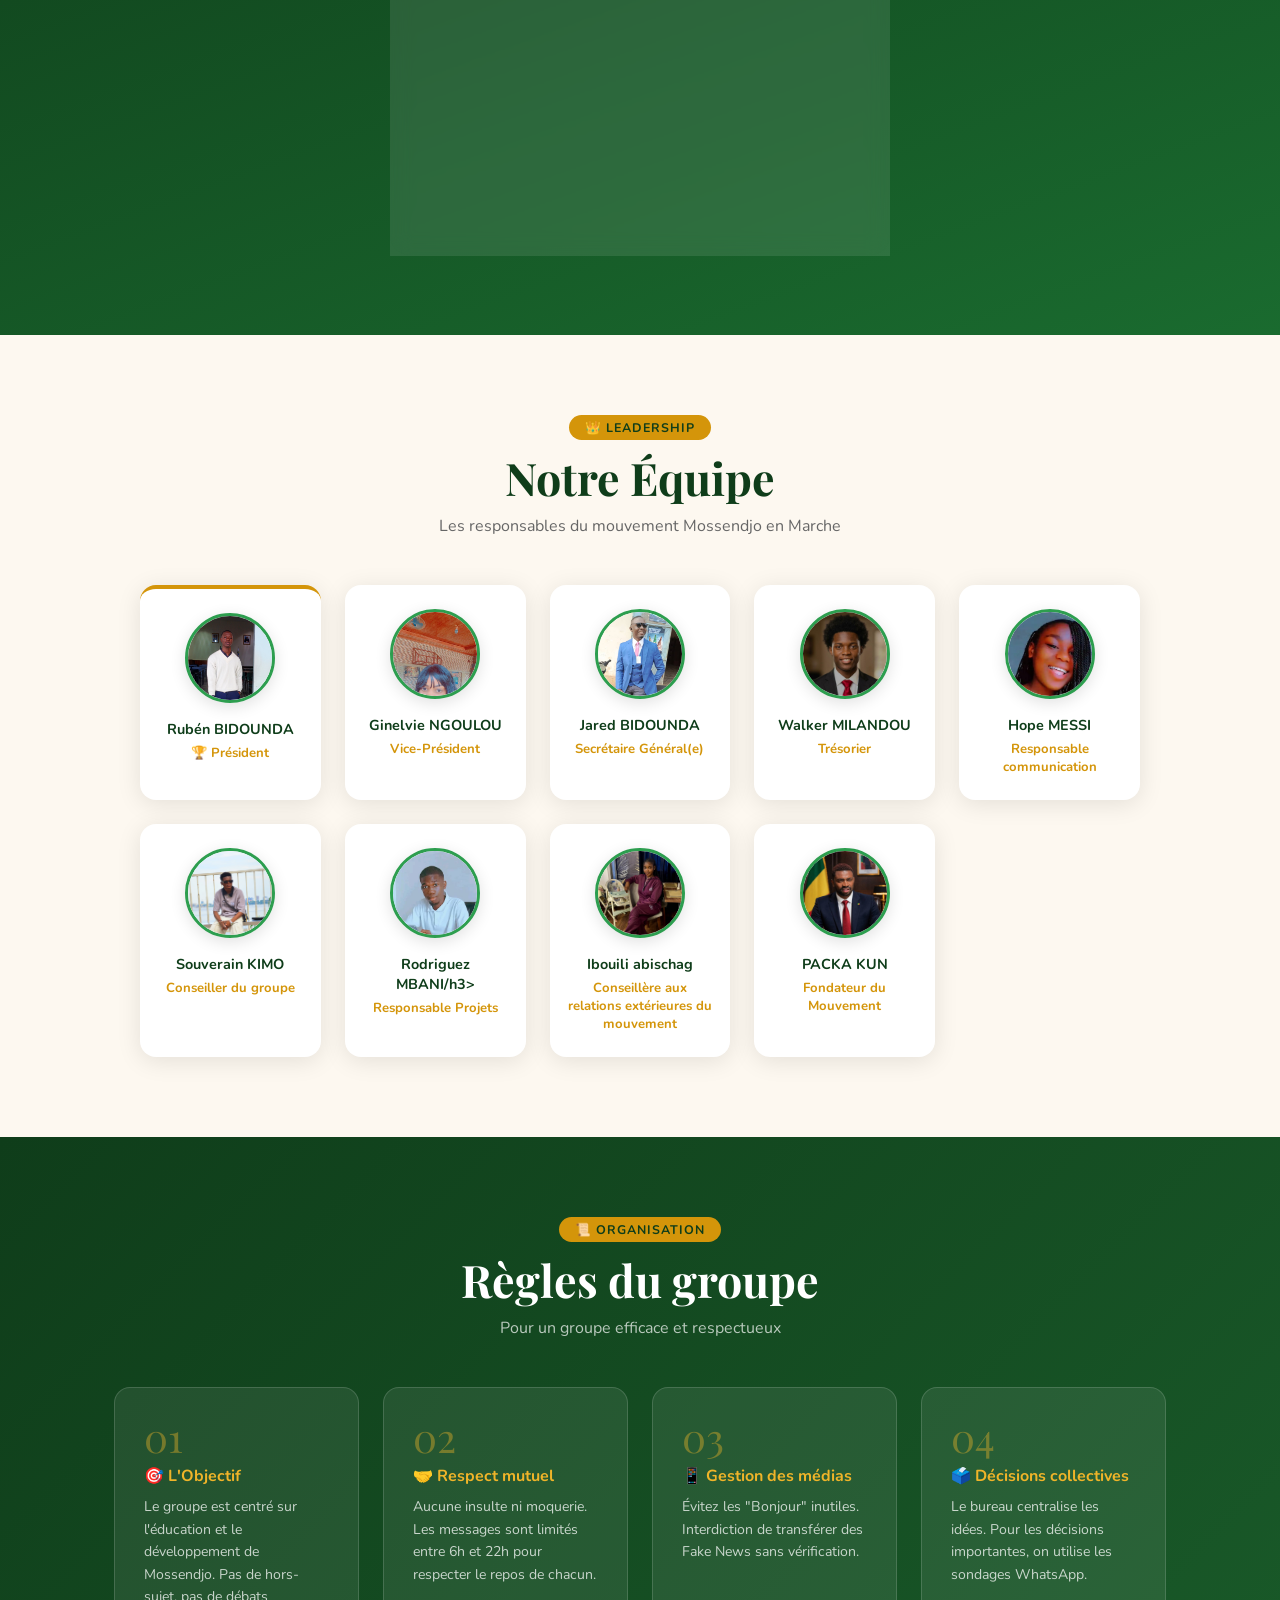
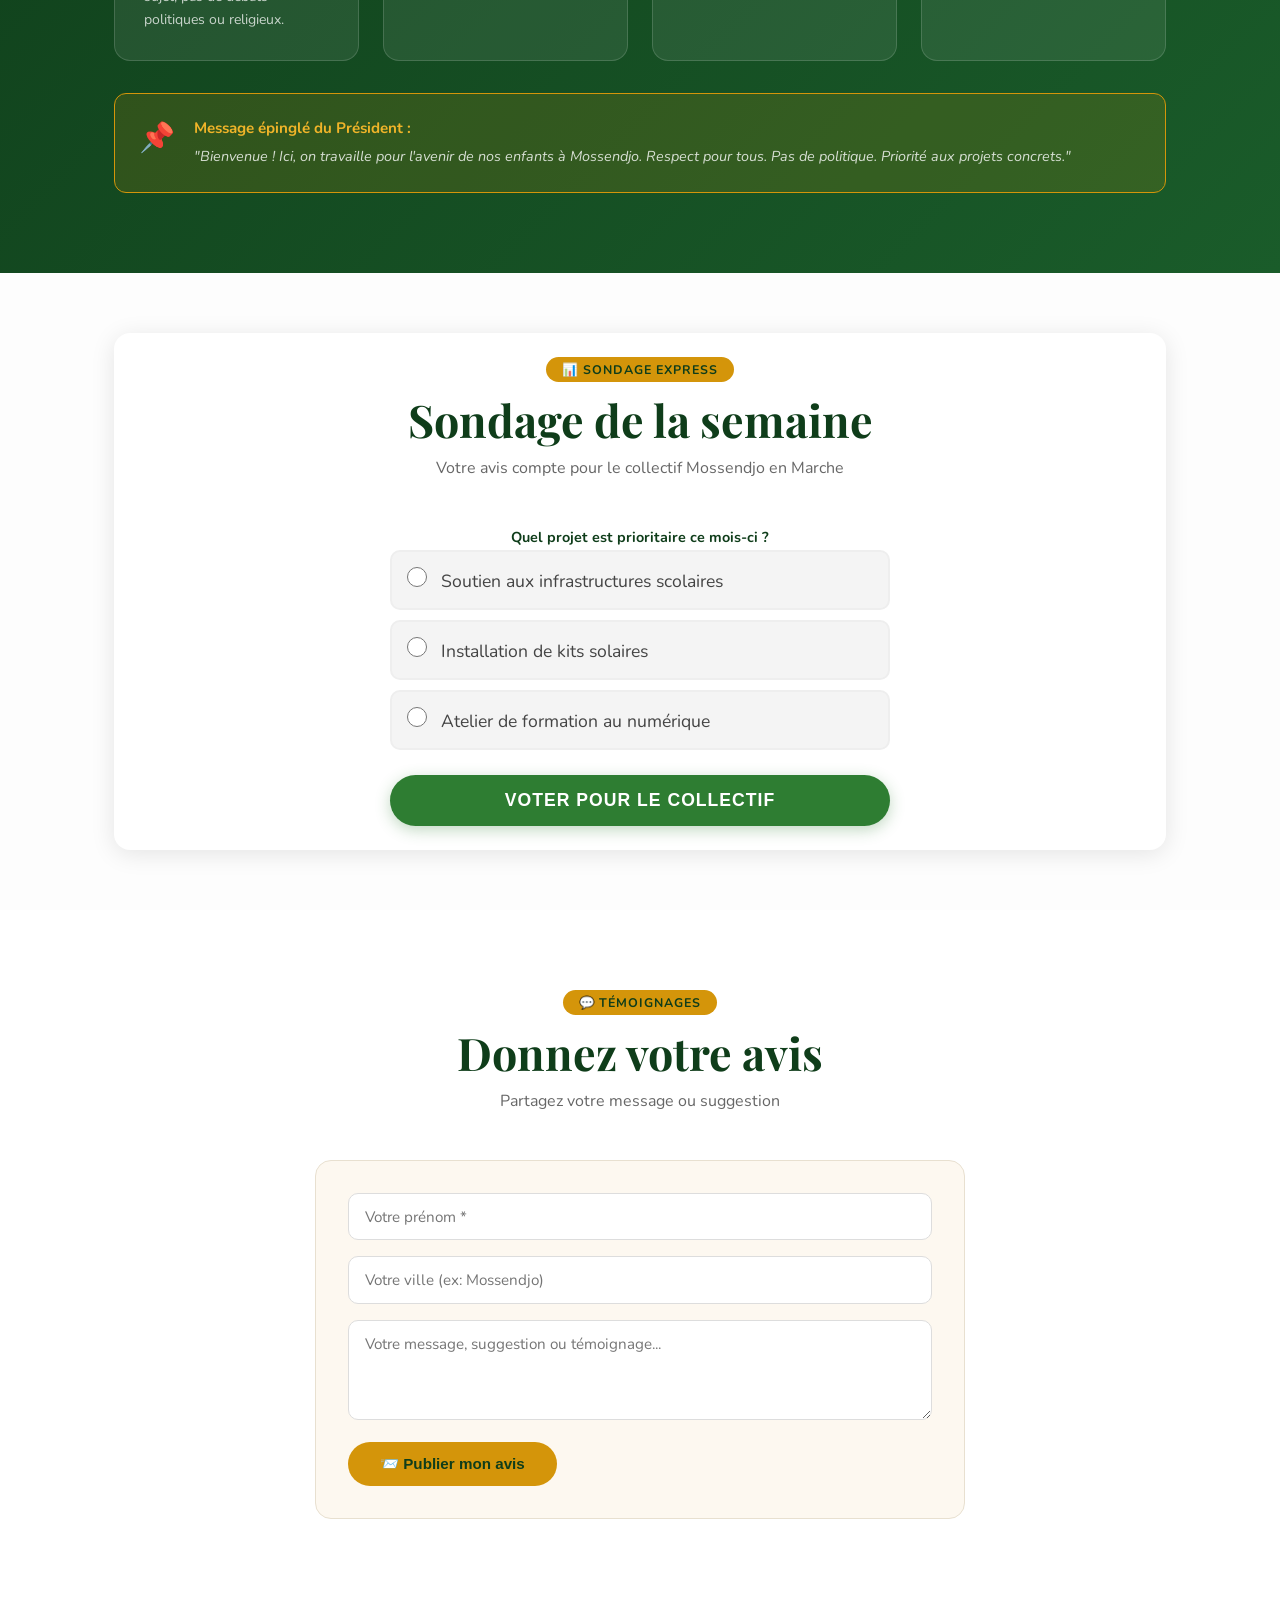
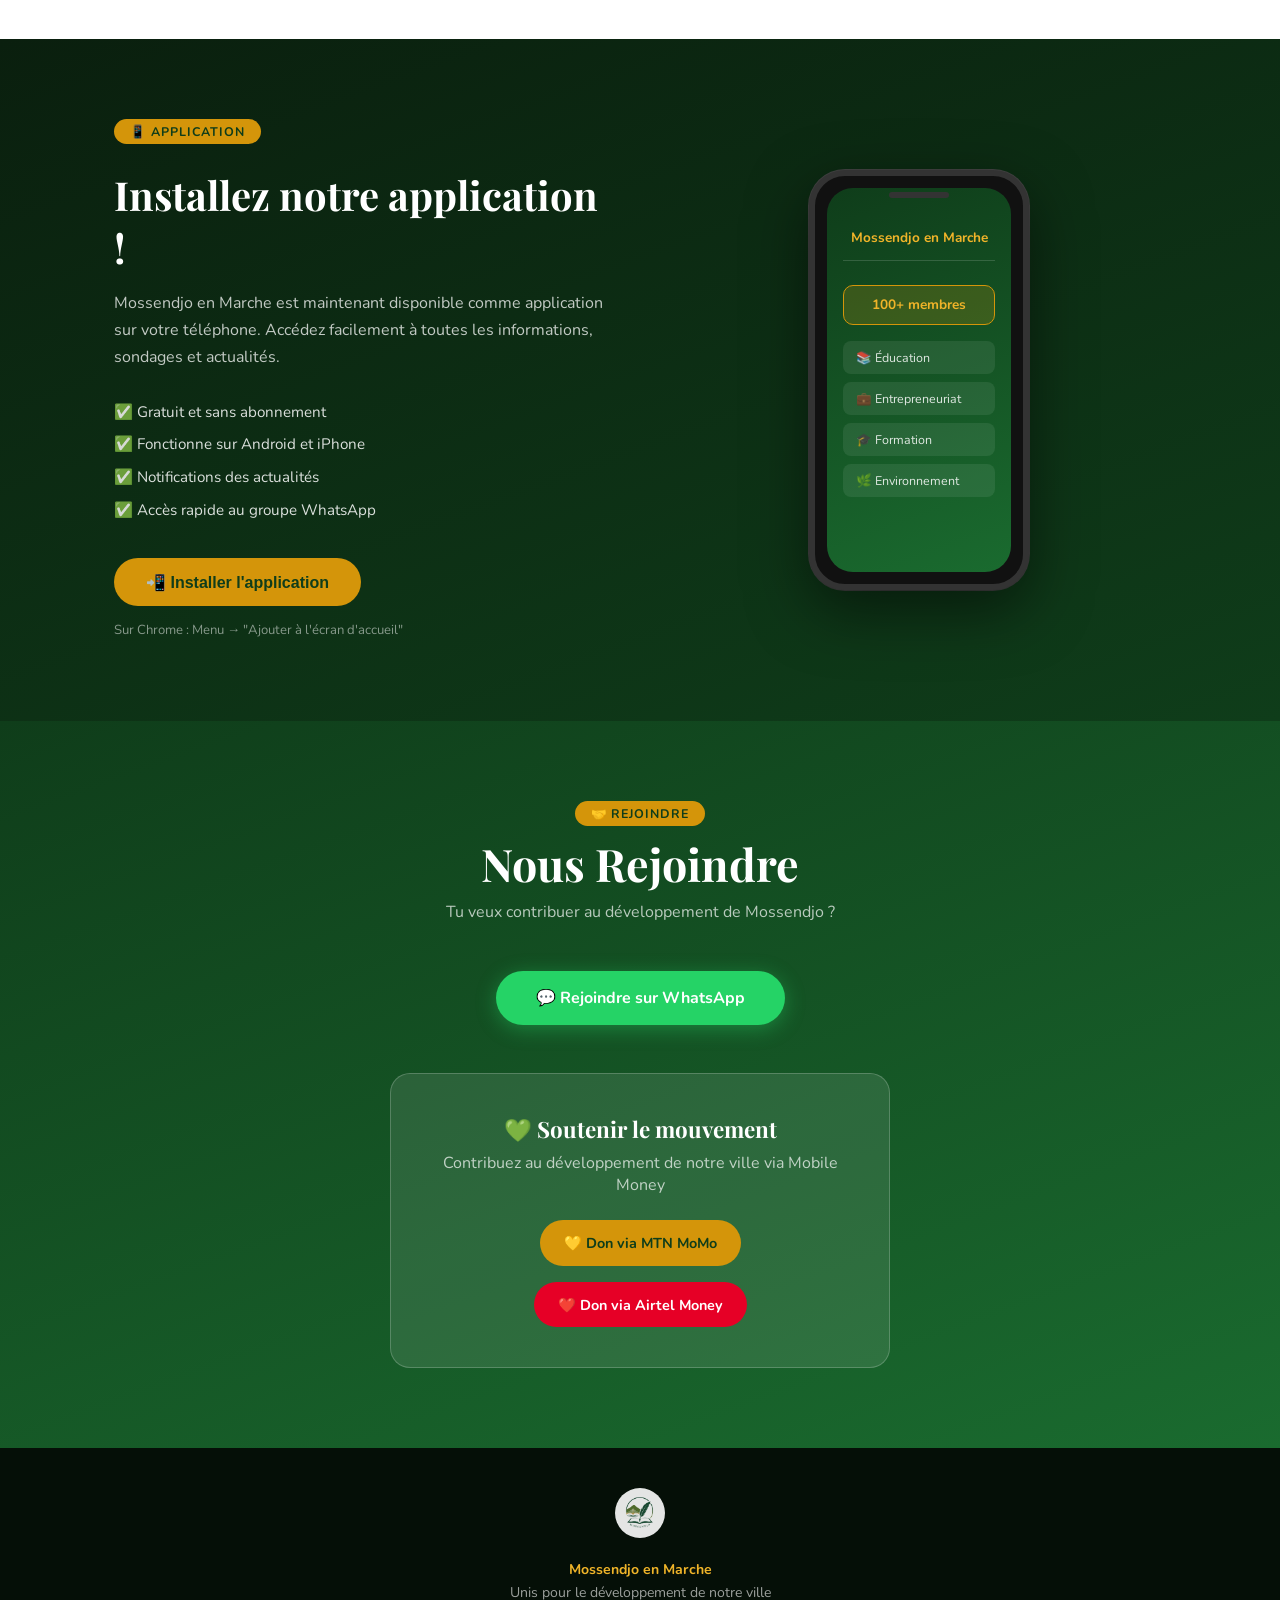
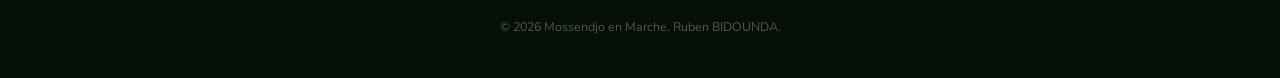
==== commit eab42022: "Ajout service worker avec cache" ====
--- a/index.html
+++ b/index.html
@@ -585,6 +585,11 @@
         bouton.style.opacity = "1";
     }
 }
+if ('serviceWorker' in navigator) {
+  window.addEventListener('load', () => {
+    navigator.serviceWorker.register('sw.js');
+  });
+}
 </script>
 
 
